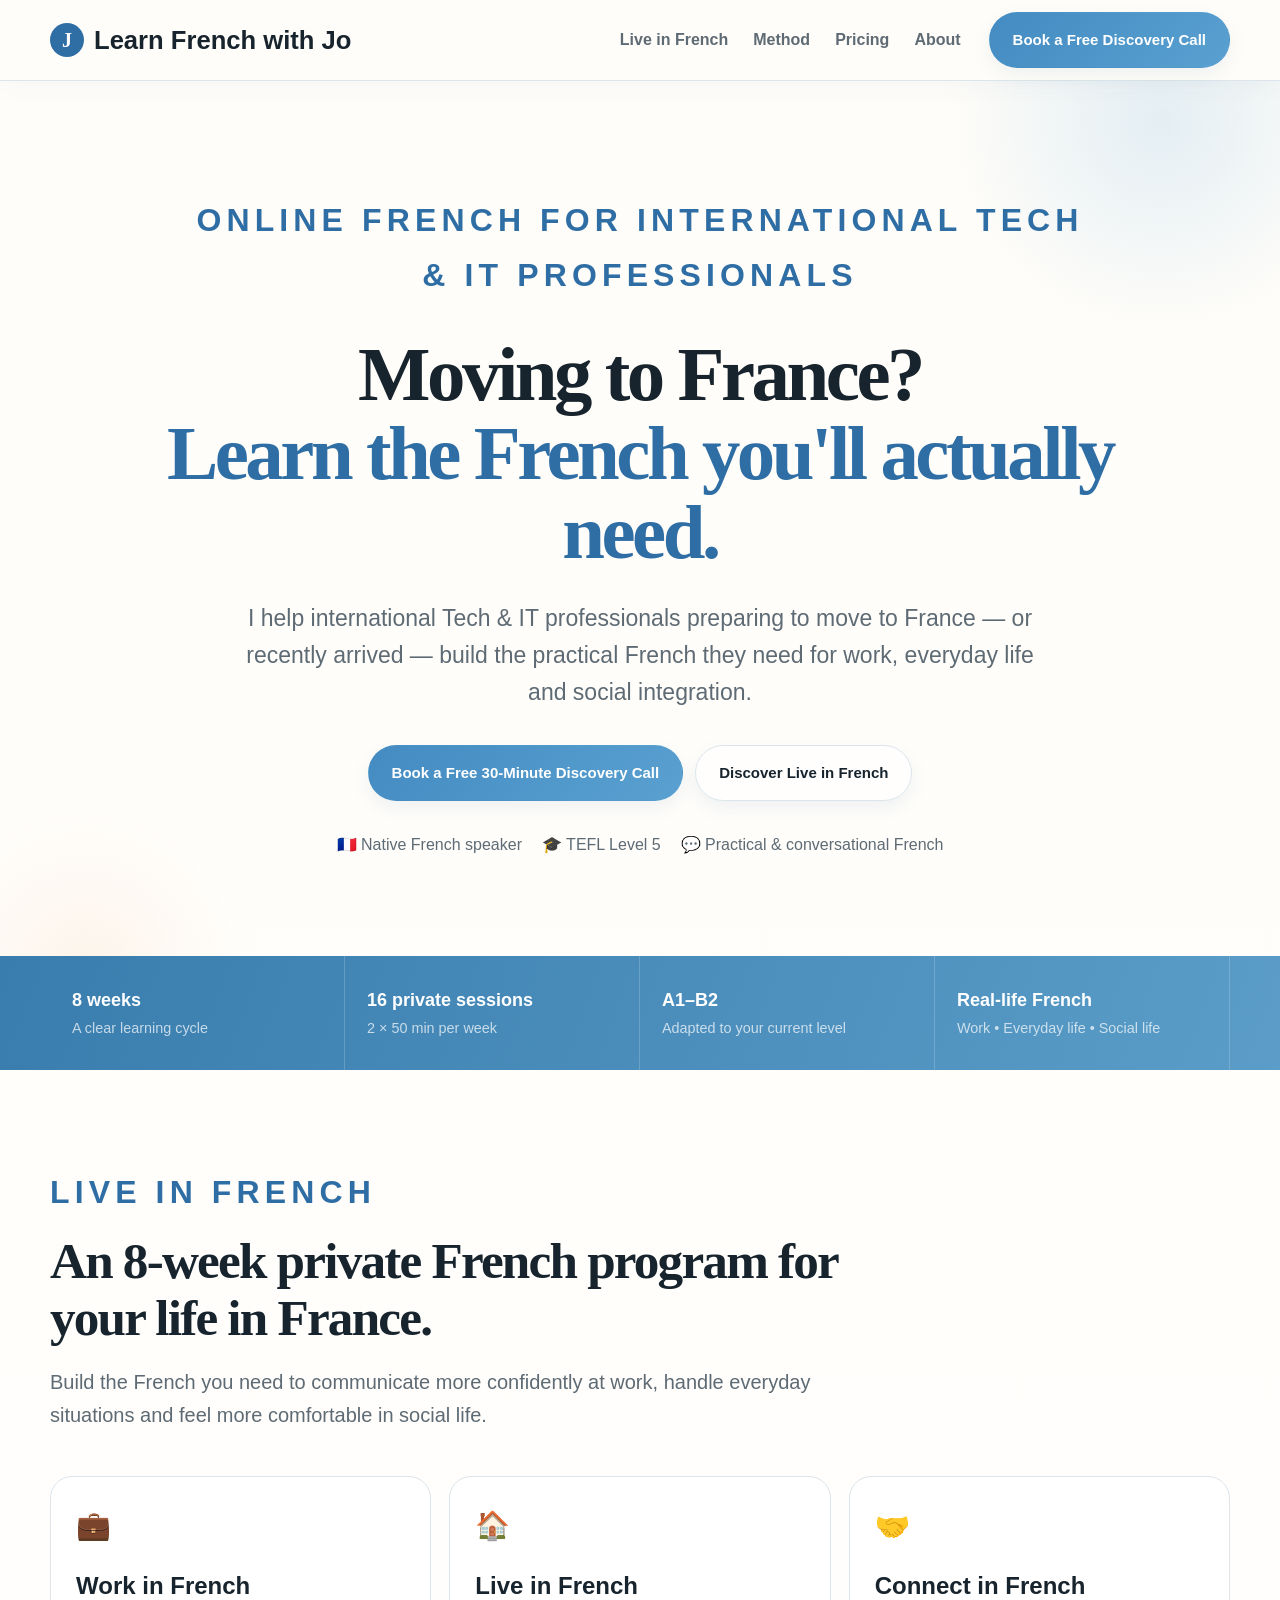
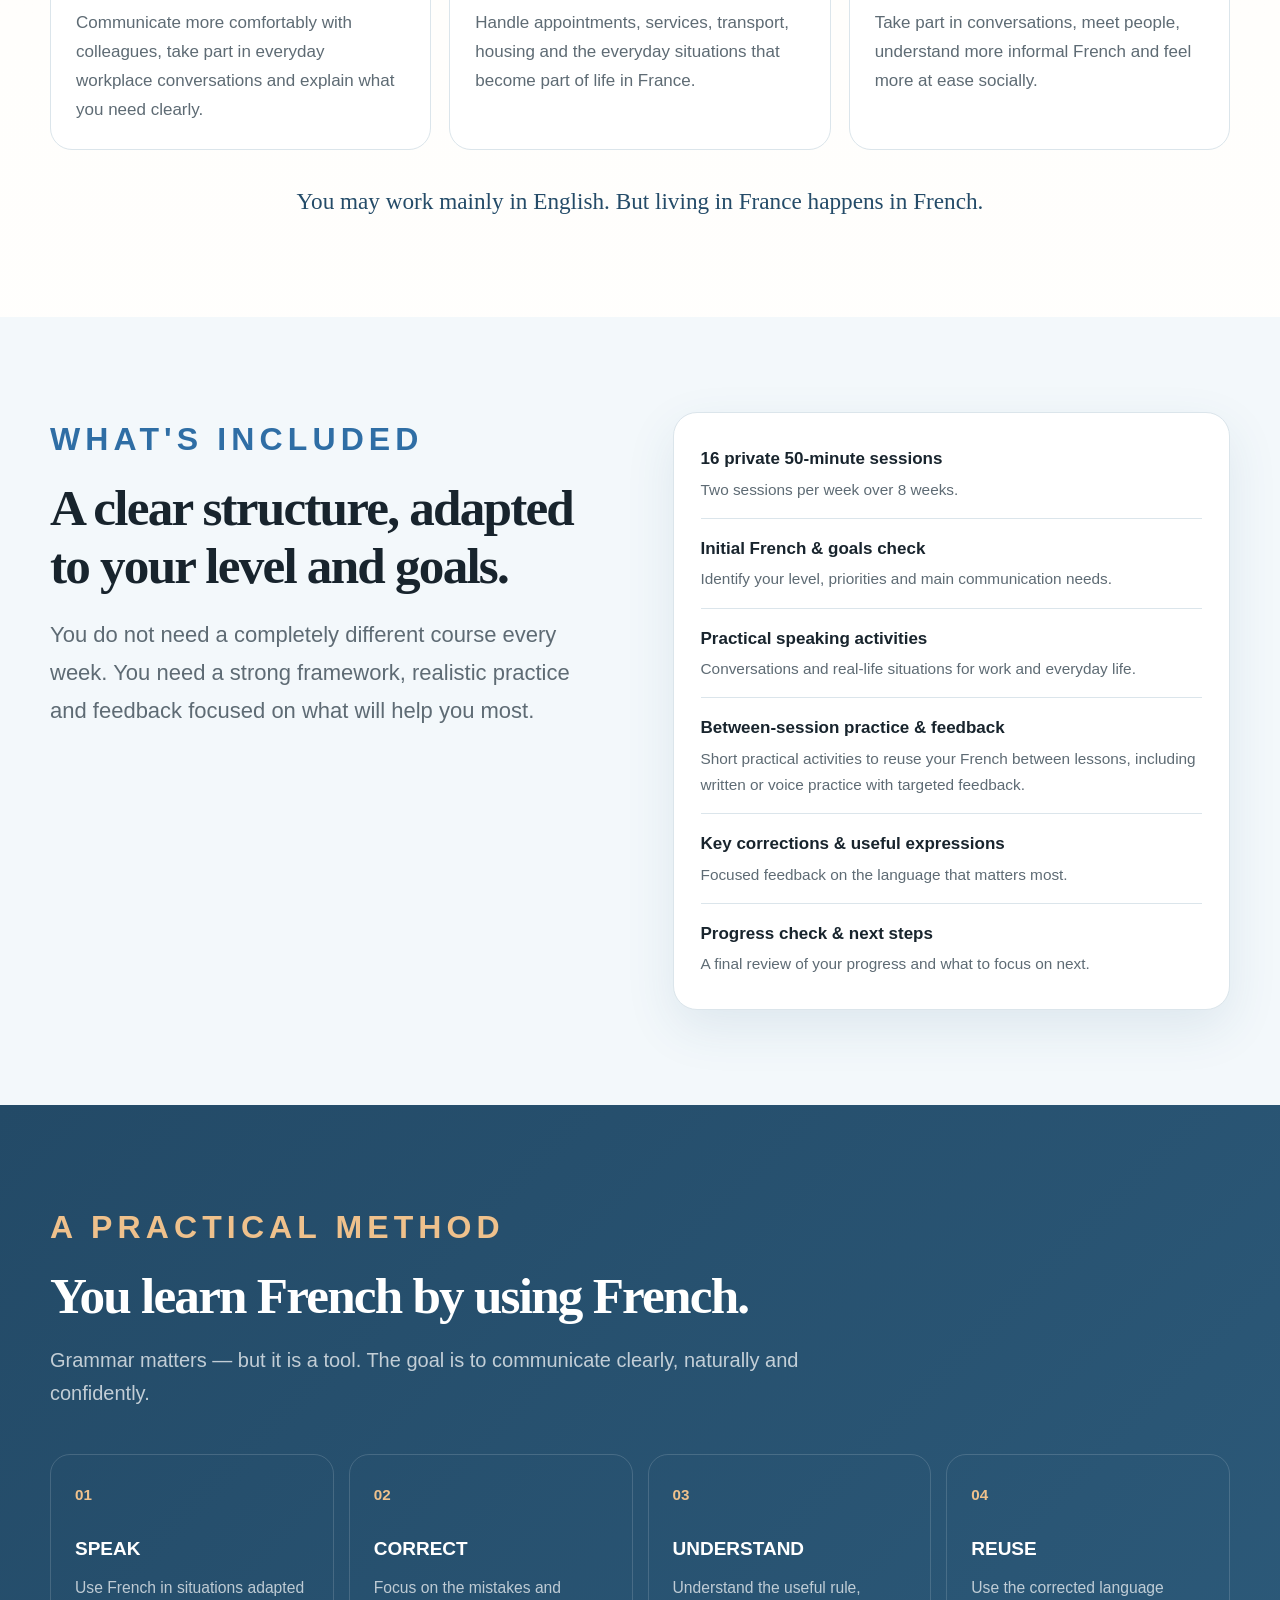
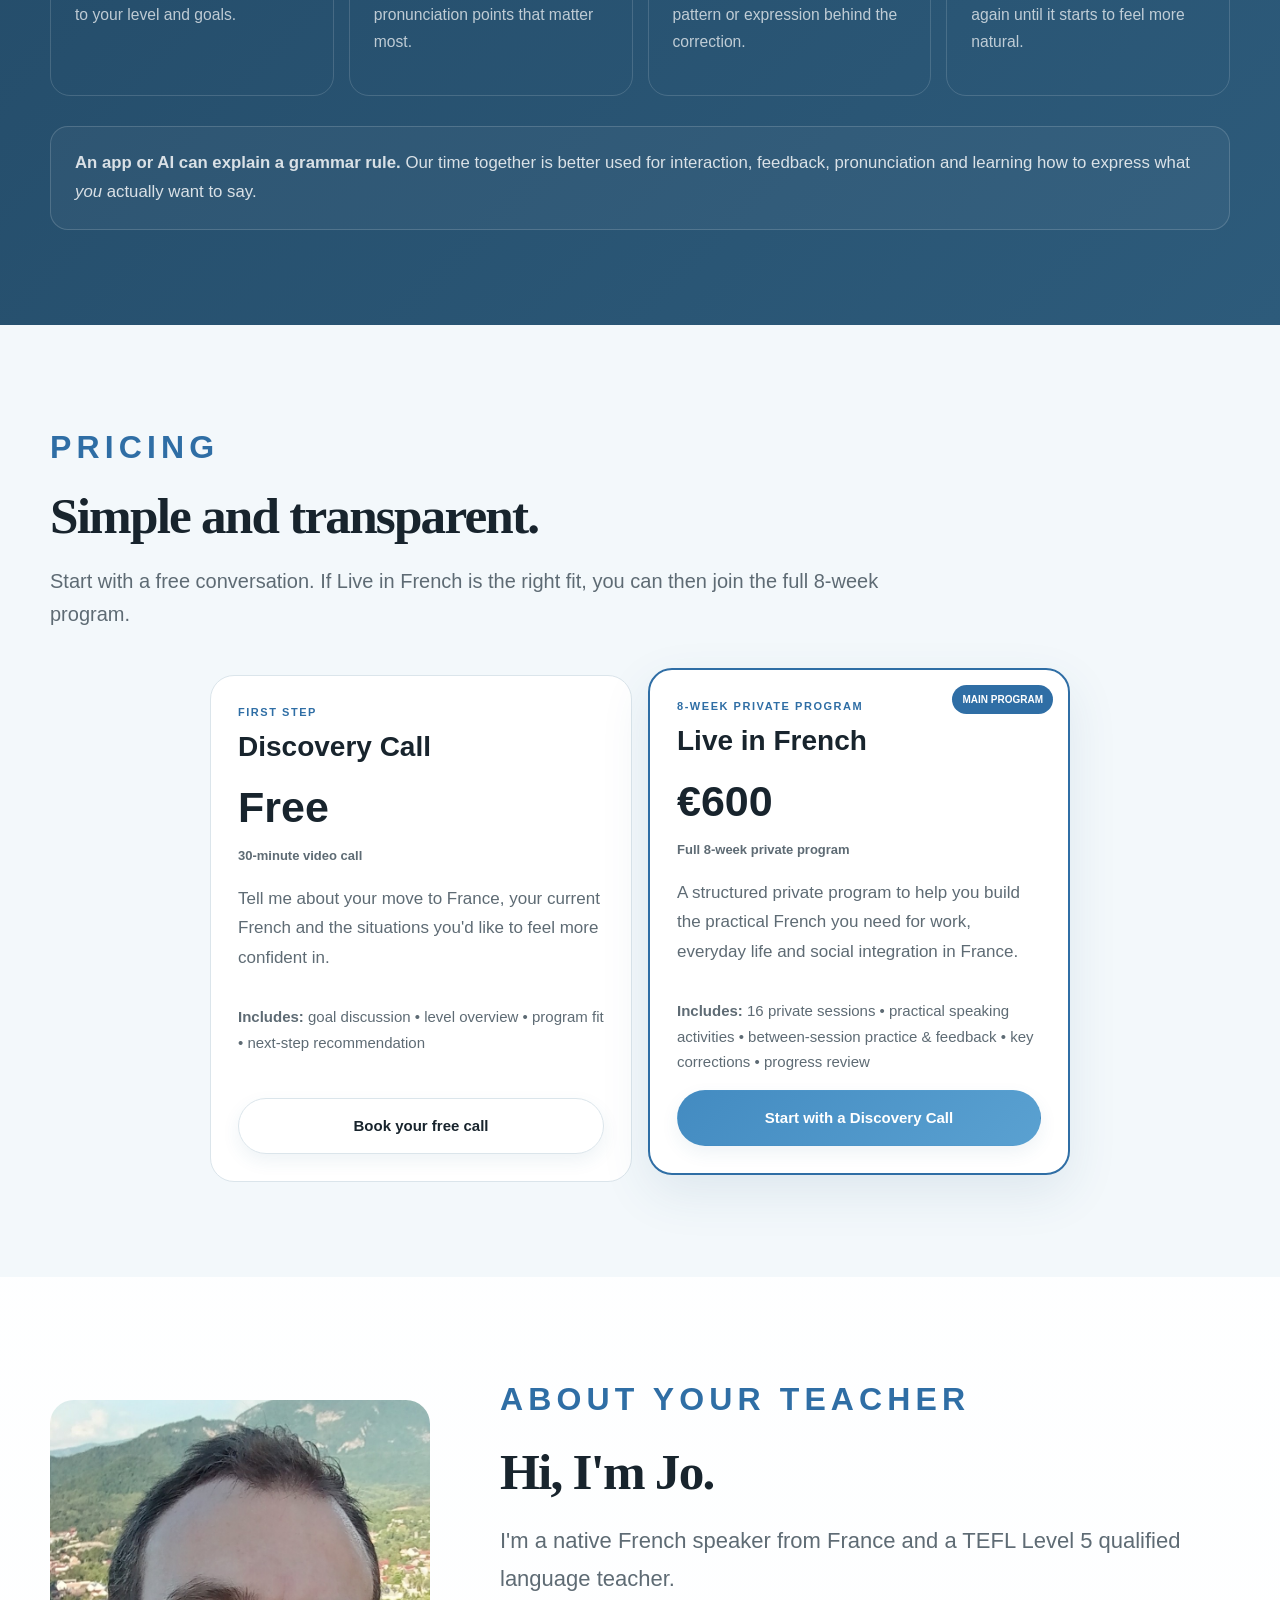
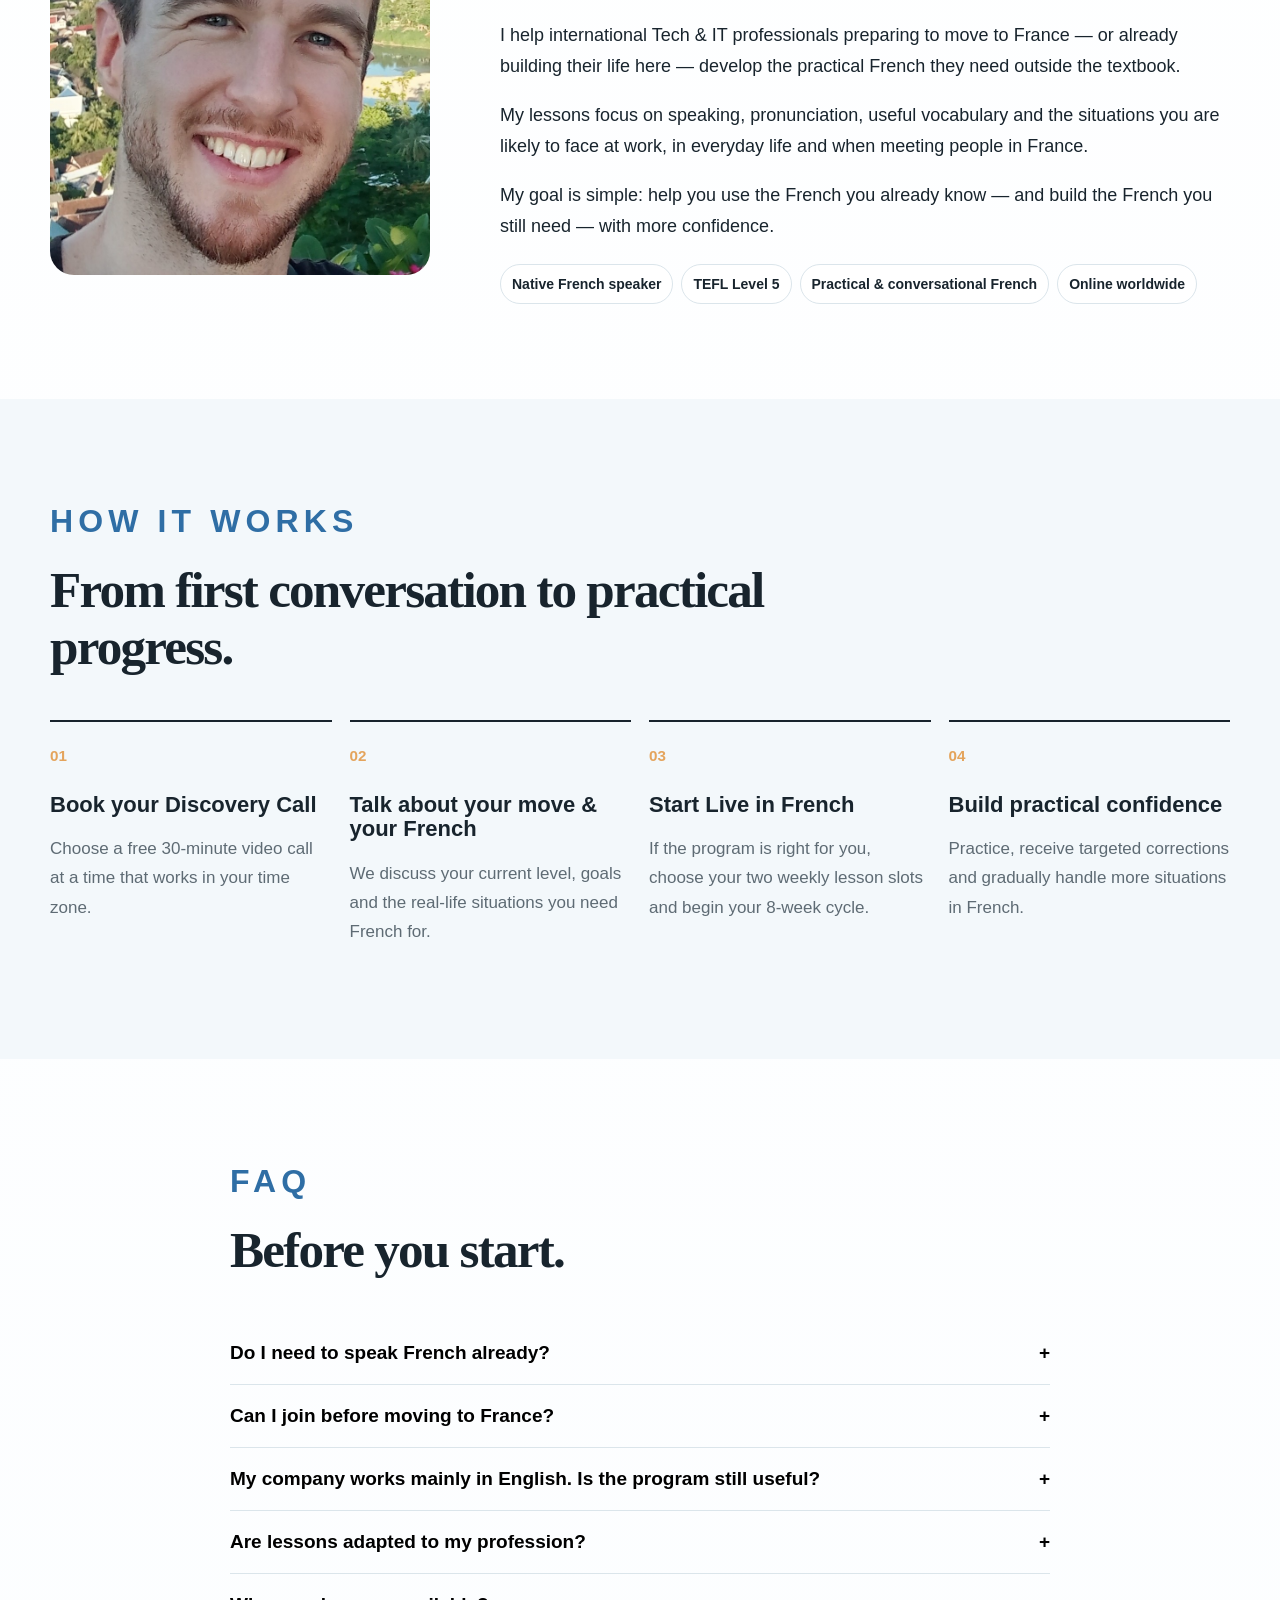
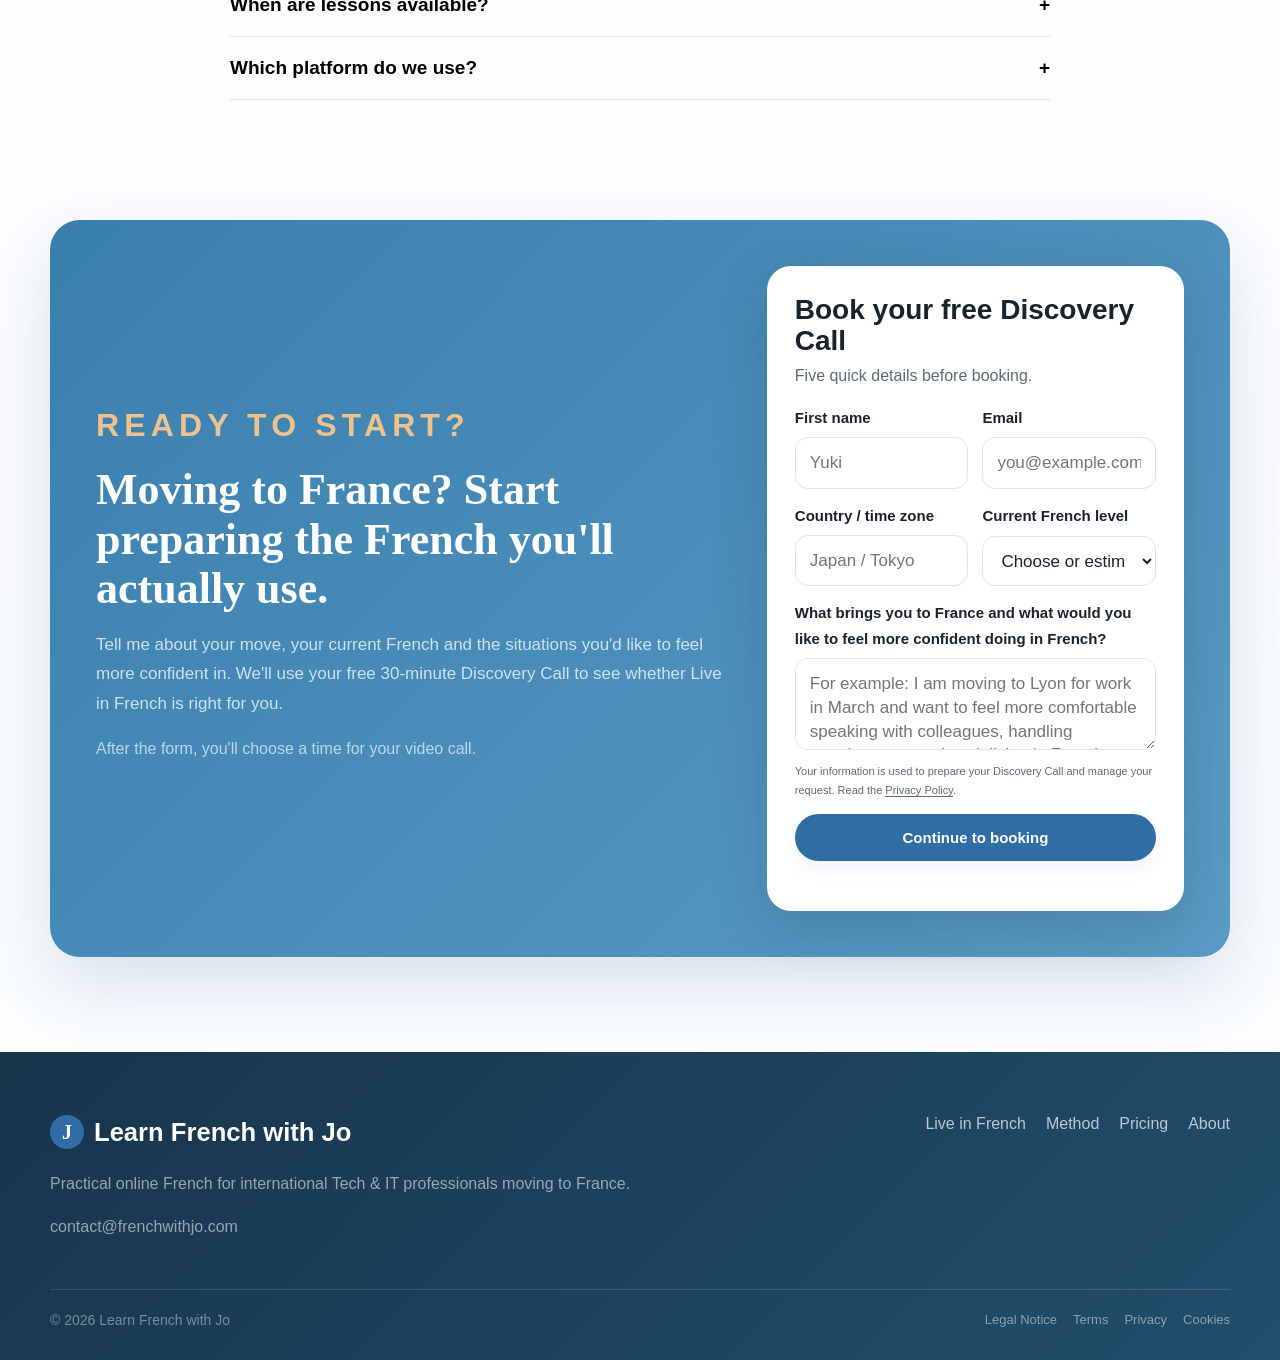
==== index.html @ 8f1e23df "Change head change head for SEO and Linkedin" ====
<!doctype html>
<html lang="en">
<head>
  <meta charset="utf-8">
  <meta name="viewport" content="width=device-width, initial-scale=1">

  <title>Learn French with Jo | French for Tech & IT Professionals</title>

  <meta
    name="description"
    content="Practical online French lessons for international Tech & IT professionals moving to France or recently arrived. Improve your speaking, confidence and everyday communication."
  >

  <meta name="robots" content="index, follow">

  <link rel="canonical" href="https://frenchwithjo.com/">

  <!-- Social sharing / LinkedIn -->
  <meta property="og:type" content="website">
  <meta property="og:url" content="https://frenchwithjo.com/">
  <meta property="og:title" content="Learn French with Jo | Practical French for Tech & IT Professionals">
  <meta property="og:description" content="Practical online French for international Tech & IT professionals. Build confidence for work, everyday life and life in France.">
  <meta property="og:image" content="https://frenchwithjo.com/images/linkedin-preview.png">

  <!-- X / Twitter -->
  <meta name="twitter:card" content="summary_large_image">
  <meta name="twitter:title" content="Learn French with Jo | Practical French for Tech & IT Professionals">
  <meta name="twitter:description" content="Practical online French for international Tech & IT professionals. Build confidence for work, everyday life and life in France.">
  <meta name="twitter:image" content="https://frenchwithjo.com/images/linkedin-preview.png">

  <link rel="stylesheet" href="style.css">
  <link rel="icon" href="data:image/svg+xml,<svg xmlns=%22http://www.w3.org/2000/svg%22 viewBox=%220 0 100 100%22><circle cx=%2250%22 cy=%2250%22 r=%2248%22 fill=%22%23438bc1%22/><text x=%2250%22 y=%2265%22 font-size=%2255%22 text-anchor=%22middle%22 fill=%22white%22 font-family=%22Georgia%22>J</text></svg>">
</head>
<body>
<header class="site-header">
  <div class="container nav">
    <a class="brand" href="#top"><span class="mark">J</span><span>Learn French with Jo</span></a>
    <nav class="links">
      <a href="#program">Live in French</a>
      <a href="#method">Method</a>
      <a href="#pricing">Pricing</a>
      <a href="#about">About</a>
    </nav>
    <a class="btn primary header-cta" href="#discovery"><span class="cta-full">Book a Free Discovery Call</span><span class="cta-short">Free Discovery Call</span></a>
  </div>
</header>

<main id="top">
  <section class="hero">
    <div class="container hero-simple">
      <div class="eyebrow">ONLINE FRENCH FOR INTERNATIONAL TECH &amp; IT PROFESSIONALS</div>
      <h1>Moving to France?<br><em>Learn the French you'll actually need.</em></h1>
      <p class="lead">I help international Tech &amp; IT professionals preparing to move to France — or recently arrived — build the practical French they need for work, everyday life and social integration.</p>
      <div class="actions">
        <a class="btn primary" href="#discovery">Book a Free 30-Minute Discovery Call</a>
        <a class="btn ghost" href="#program">Discover Live in French</a>
      </div>
      <div class="trust">
        <span>🇫🇷 Native French speaker</span>
        <span>🎓 TEFL Level 5</span>
        <span>💬 Practical & conversational French</span>
      </div>
    </div>
  </section>

  <div class="strip">
    <div class="container strip-grid">
      <div><strong>8 weeks</strong><span>A clear learning cycle</span></div>
      <div><strong>16 private sessions</strong><span>2 × 50 min per week</span></div>
      <div><strong>A1–B2</strong><span>Adapted to your current level</span></div>
      <div><strong>Real-life French</strong><span>Work • Everyday life • Social life</span></div>
    </div>
  </div>

  <section id="program">
    <div class="container">
      <div class="heading">
        <div class="eyebrow">LIVE IN FRENCH</div>
        <h2>An 8-week private French program for your life in France.</h2>
        <p>Build the French you need to communicate more confidently at work, handle everyday situations and feel more comfortable in social life.</p>
      </div>
      <div class="grid3">
        <article class="card service-card">
          <div class="icon">💼</div>
          <h3>Work in French</h3>
          <p>Communicate more comfortably with colleagues, take part in everyday workplace conversations and explain what you need clearly.</p>
        </article>
        <article class="card service-card">
          <div class="icon">🏠</div>
          <h3>Live in French</h3>
          <p>Handle appointments, services, transport, housing and the everyday situations that become part of life in France.</p>
        </article>
        <article class="card service-card">
          <div class="icon">🤝</div>
          <h3>Connect in French</h3>
          <p>Take part in conversations, meet people, understand more informal French and feel more at ease socially.</p>
        </article>
      </div>
      <p class="program-line">You may work mainly in English. But living in France happens in French.</p>
    </div>
  </section>

  <section class="soft" id="included">
    <div class="container split included-split">
      <div>
        <div class="eyebrow">WHAT'S INCLUDED</div>
        <h2>A clear structure, adapted to your level and goals.</h2>
        <p class="large">You do not need a completely different course every week. You need a strong framework, realistic practice and feedback focused on what will help you most.</p>
      </div>
      <div class="checks">
        <div><strong>16 private 50-minute sessions</strong><span>Two sessions per week over 8 weeks.</span></div>
        <div><strong>Initial French & goals check</strong><span>Identify your level, priorities and main communication needs.</span></div>
        <div><strong>Practical speaking activities</strong><span>Conversations and real-life situations for work and everyday life.</span></div>
        <div>
  <strong>Between-session practice & feedback</strong>
  <span>
    Short practical activities to reuse your French between lessons,
    including written or voice practice with targeted feedback.
  </span>
</div>
        <div><strong>Key corrections & useful expressions</strong><span>Focused feedback on the language that matters most.</span></div>
        <div><strong>Progress check & next steps</strong><span>A final review of your progress and what to focus on next.</span></div>
      </div>
    </div>
  </section>

  <section id="method" class="dark">
    <div class="container">
      <div class="heading">
        <div class="eyebrow">A PRACTICAL METHOD</div>
        <h2>You learn French by using French.</h2>
        <p>Grammar matters — but it is a tool. The goal is to communicate clearly, naturally and confidently.</p>
      </div>
      <div class="method">
        <article><b>01</b><h3>SPEAK</h3><p>Use French in situations adapted to your level and goals.</p></article>
        <article><b>02</b><h3>CORRECT</h3><p>Focus on the mistakes and pronunciation points that matter most.</p></article>
        <article><b>03</b><h3>UNDERSTAND</h3><p>Understand the useful rule, pattern or expression behind the correction.</p></article>
        <article><b>04</b><h3>REUSE</h3><p>Use the corrected language again until it starts to feel more natural.</p></article>
      </div>
      <div class="method-note">
        <p><strong>An app or AI can explain a grammar rule.</strong> Our time together is better used for interaction, feedback, pronunciation and learning how to express what <em>you</em> actually want to say.</p>
      </div>
    </div>
  </section>

  <section id="pricing" class="soft">
    <div class="container">
      <div class="heading">
        <div class="eyebrow">PRICING</div>
        <h2>Simple and transparent.</h2>
        <p>Start with a free conversation. If Live in French is the right fit, you can then join the full 8-week program.</p>
      </div>
      <div class="pricing pricing-two">
        <article class="price-card">
          <span class="tag">FIRST STEP</span>
          <h3>Discovery Call</h3>
          <div class="price">Free<small>30-minute video call</small></div>
          <p>Tell me about your move to France, your current French and the situations you'd like to feel more confident in.</p>
          <p class="fine"><strong>Includes:</strong> goal discussion • level overview • program fit • next-step recommendation</p>
          <a class="btn ghost full" href="#discovery">Book your free call</a>
        </article>

       <article class="price-card featured">
  <div class="popular">MAIN PROGRAM</div>
  <span class="tag">8-WEEK PRIVATE PROGRAM</span>

  <h3>Live in French</h3>

  <div class="price">
    €600
    <small>Full 8-week private program</small>
  </div>

  <p>
    A structured private program to help you build the practical French
    you need for work, everyday life and social integration in France.
  </p>

  <p class="fine">
    <strong>Includes:</strong> 16 private sessions • practical speaking activities •
    between-session practice & feedback • key corrections • progress review
  </p>

  <a class="btn primary full" href="#discovery">
    Start with a Discovery Call
  </a>
</article>
      </div>
    </div>
  </section>

  <section id="about">
  <div class="container about">

    <div class="teacher-photo">
      <img src="images/Jo-French_teacher.jpg" alt="Jo, French teacher and creator of Learn French with Jo">
    </div>

    <div class="about-content">
      <div class="eyebrow">ABOUT YOUR TEACHER</div>
      <h2>Hi, I'm Jo.</h2>

      <p class="large">
        I'm a native French speaker from France and a TEFL Level 5 qualified language teacher.
      </p>

      <p>
        I help international Tech &amp; IT professionals preparing to move to France — or already building their life here —
        develop the practical French they need outside the textbook.
      </p>

      <p>
        My lessons focus on speaking, pronunciation, useful vocabulary and the situations you are likely to face
        at work, in everyday life and when meeting people in France.
      </p>

      <p>
        My goal is simple: help you use the French you already know — and build the French you still need —
        with more confidence.
      </p>

      <div class="badges">
        <span>Native French speaker</span>
        <span>TEFL Level 5</span>
        <span>Practical & conversational French</span>
        <span>Online worldwide</span>
      </div>
    </div>

  </div>
</section>

  <section class="soft">
    <div class="container">
      <div class="heading">
        <div class="eyebrow">HOW IT WORKS</div>
        <h2>From first conversation to practical progress.</h2>
      </div>
      <div class="steps">
        <article class="step"><span>01</span><h3>Book your Discovery Call</h3><p>Choose a free 30-minute video call at a time that works in your time zone.</p></article>
        <article class="step"><span>02</span><h3>Talk about your move & your French</h3><p>We discuss your current level, goals and the real-life situations you need French for.</p></article>
        <article class="step"><span>03</span><h3>Start Live in French</h3><p>If the program is right for you, choose your two weekly lesson slots and begin your 8-week cycle.</p></article>
        <article class="step"><span>04</span><h3>Build practical confidence</h3><p>Practice, receive targeted corrections and gradually handle more situations in French.</p></article>
      </div>
    </div>
  </section>

  <section>
    <div class="container faq">
      <div class="heading"><div class="eyebrow">FAQ</div><h2>Before you start.</h2></div>
      <button class="q"><span>Do I need to speak French already?</span><b>+</b></button><div class="a"><p>Live in French is designed mainly for A1–B2 learners. If you are not sure of your level, we can discuss it during the Discovery Call.</p></div>
      <button class="q"><span>Can I join before moving to France?</span><b>+</b></button><div class="a"><p>Yes. You can prepare before your relocation or start once you arrive in France.</p></div>
      <button class="q"><span>My company works mainly in English. Is the program still useful?</span><b>+</b></button><div class="a"><p>Yes. Work is only one part of relocation. French becomes important in everyday situations, informal workplace conversations and social life.</p></div>
      <button class="q"><span>Are lessons adapted to my profession?</span><b>+</b></button><div class="a"><p>The program follows a clear framework, while activities and situations can be adapted to your goals and professional context.</p></div>
      <button class="q"><span>When are lessons available?</span><b>+</b></button><div class="a"><p>Lessons are offered across several time zones, with availability for learners in Europe, Asia and the Americas. Exact weekly slots are confirmed before you join the program.</p></div>
      <button class="q"><span>Which platform do we use?</span><b>+</b></button><div class="a"><p>Discovery Calls and lessons can take place on Google Meet. Booking details are provided through the booking system.</p></div>
    </div>
  </section>

  <section id="discovery" class="cta">
    <div class="container cta-box">
      <div>
        <div class="eyebrow">READY TO START?</div>
        <h2>Moving to France? Start preparing the French you'll actually use.</h2>
        <p>Tell me about your move, your current French and the situations you'd like to feel more confident in. We'll use your free 30-minute Discovery Call to see whether Live in French is right for you.</p>
        <p class="cta-small">After the form, you'll choose a time for your video call.</p>
      </div>
      <form class="discovery-form" id="discoveryForm">
        <h3>Book your free Discovery Call</h3>
        <p>Five quick details before booking.</p>
        <div class="form-grid">
          <div class="field"><label for="firstName">First name</label><input id="firstName" name="first_name" autocomplete="given-name" required placeholder="Yuki"></div>
          <div class="field"><label for="email">Email</label><input id="email" name="email" type="email" autocomplete="email" required placeholder="you@example.com"></div>
          <div class="field"><label for="country">Country / time zone</label><input id="country" name="country_timezone" autocomplete="country-name" required placeholder="Japan / Tokyo"></div>
          <div class="field"><label for="level">Current French level</label><select id="level" name="level" required><option value="">Choose or estimate</option><option>Complete beginner</option><option>A1</option><option>A2</option><option>B1</option><option>B2</option><option>Not sure</option></select></div>
          <div class="field full-field"><label for="goal">What brings you to France and what would you like to feel more confident doing in French?</label><textarea id="goal" name="goal" required maxlength="700" placeholder="For example: I am moving to Lyon for work in March and want to feel more comfortable speaking with colleagues, handling appointments and socializing in French."></textarea></div>
        </div>
        <input type="hidden" name="source" value="landing_page">
        <div class="hp-field" aria-hidden="true"><label for="website">Website</label><input id="website" name="website" tabindex="-1" autocomplete="off"></div>
        <p class="form-note">Your information is used to prepare your Discovery Call and manage your request. Read the <a href="privacy.html">Privacy Policy</a>.</p>
        <button class="btn primary" type="submit">Continue to booking</button>
        <p class="form-status" id="formStatus" aria-live="polite"></p>
      </form>
    </div>
  </section>
</main>

<footer class="site-footer">
  <div class="container">
    <div class="footer-top">
      <div>
        <div class="brand"><span class="mark">J</span><span>Learn French with Jo</span></div>
        <p>Practical online French for international Tech &amp; IT professionals moving to France.</p>
        <p><a href="mailto:contact@frenchwithjo.com">contact@frenchwithjo.com</a></p>
      </div>
      <div class="footer-links">
        <a href="#program">Live in French</a>
        <a href="#method">Method</a>
        <a href="#pricing">Pricing</a>
        <a href="#about">About</a>
      </div>
    </div>
    <div class="footer-bottom">
      <span>© <span id="year"></span> Learn French with Jo</span>
      <div class="legal-links">
        <a href="legal-notice.html">Legal Notice</a>
        <a href="terms.html">Terms</a>
        <a href="privacy.html">Privacy</a>
        <a href="cookies.html">Cookies</a>
      </div>
    </div>
  </div>
</footer>

<script src="script.js"></script>
</body>
</html>
---- style.css ----
/* =========================================================
   Learn French with Jo — Production stylesheet
   Consolidated from previous V5/V6/V7/V8 overrides.
   No duplicate selectors; current visual direction preserved.
   ========================================================= */

html{
  font-size:16px;
  scroll-behavior:smooth;
}

:root{
  --bg:#fffdf9;
  --card:#ffffff;
  --soft:#f3f8fb;
  --ink:#18242d;
  --muted:#5e6b74;

  --green:#2f6ea5;
  --green2:#245a89;
  --blue:#438bc1;
  --blue2:#2f76ad;
  --blue-soft:#e9f4fb;

  --gold:#e4a45c;
  --line:#dbe5eb;
  --dark:#244b68;

  --radius:22px;
  --shadow:0 18px 50px rgba(39,88,124,.10);
  --shadow-hover:0 24px 65px rgba(39,88,124,.17);
}

*,
*::before,
*::after{
  box-sizing:border-box;
}

body{
  margin:0;
  background:linear-gradient(180deg,#fffdf9 0%,#ffffff 42%,#fbfdff 100%);
  color:var(--ink);
  font:1.125rem/1.72 Arial,sans-serif;
}

a{
  color:inherit;
  text-decoration:none;
}

.container{
  width:min(1180px,calc(100% - 44px));
  margin:auto;
}

/* ---------- Header / navigation ---------- */

header{
  position:sticky;
  top:0;
  z-index:20;
  border-bottom:1px solid var(--line);
  backdrop-filter:blur(14px);
}

.site-header{
  background:rgba(255,253,249,.92);
  box-shadow:0 6px 24px rgba(32,72,100,.04);
}

.nav{
  min-height:80px;
  display:flex;
  align-items:center;
  justify-content:space-between;
  gap:28px;
}

.brand{
  display:flex;
  align-items:center;
  gap:10px;
  min-width:0;
  white-space:nowrap;
  font-size:1.6rem;
  font-weight:800;
}

.mark{
  width:34px;
  height:34px;
  border-radius:50%;
  display:grid;
  place-items:center;
  background:var(--green);
  color:#fff;
  font-family:Georgia,serif;
  font-size:1.25rem;
}

.links{
  margin-left:auto;
  display:flex;
  gap:25px;
}

.links a{
  position:relative;
  color:var(--muted);
  font-size:1rem;
  font-weight:700;
  transition:color .22s ease;
}

.links a::after{
  content:"";
  position:absolute;
  left:0;
  bottom:-7px;
  width:0;
  height:2px;
  border-radius:10px;
  background:var(--blue);
  transition:width .22s ease;
}

.links a:hover{
  color:var(--blue);
}

.links a:hover::after{
  width:100%;
}

/* ---------- Buttons ---------- */

.btn{
  display:inline-flex;
  justify-content:center;
  align-items:center;
  padding:14px 23px;
  border:1px solid transparent;
  border-radius:999px;
  box-shadow:0 7px 18px rgba(43,100,142,.08);
  font-size:.9375rem;
  font-weight:800;
  transition:
    transform .2s ease,
    box-shadow .2s ease,
    background .2s ease,
    border-color .2s ease,
    color .2s ease;
}

.btn:hover{
  transform:translateY(-3px);
  box-shadow:0 13px 28px rgba(43,100,142,.18);
}

.btn:active{
  transform:translateY(-1px);
}

.primary{
  background:linear-gradient(135deg,var(--blue),#5aa1d1);
  color:#fff;
}

.primary:hover{
  background:linear-gradient(135deg,var(--blue2),var(--blue));
}

.ghost{
  border-color:var(--line);
  background:rgba(255,255,255,.72);
}

.ghost:hover{
  border-color:var(--blue);
  background:#fff;
  color:var(--blue);
}

.full{
  width:100%;
}

.header-cta{
  flex:0 0 auto;
  white-space:nowrap;
}

.cta-short{
  display:none;
}

/* ---------- Shared typography / section structure ---------- */

section{
  padding:95px 0;
}

.section{
  padding:102px 0;
}

.soft{
  background:var(--soft);
}

.dark{
  background:linear-gradient(135deg,#234a67,#2d5b7b);
  color:#fff;
}

.eyebrow{
  margin-bottom:12px;
  color:var(--green);
  font-size:2rem;
  font-weight:900;
  letter-spacing:.16em;
}

.dark .eyebrow,
.cta-box .eyebrow{
  color:#efc18c;
}

h1,
h2,
h3{
  margin-top:0;
  line-height:1.12;
}

.heading{
  max-width:840px;
  margin-bottom:44px;
}

.heading h2,
.about h2,
.split h2{
  margin-bottom:14px;
  font-family:Georgia,serif;
  font-size:clamp(2.3rem,4vw,3.3rem);
  letter-spacing:-.035em;
}

.heading p{
  color:var(--muted);
  font-size:1.25rem;
  line-height:1.65;
}

.dark .heading p{
  color:rgba(255,255,255,.72);
}

.large{
  color:var(--muted);
  font-size:1.375rem;
}

/* ---------- Hero ---------- */

.hero{
  position:relative;
  overflow:hidden;
  padding:112px 0 98px;
}

.hero::before{
  content:"";
  position:absolute;
  top:-180px;
  right:-100px;
  width:440px;
  height:440px;
  border-radius:50%;
  background:radial-gradient(circle,rgba(86,162,211,.16),rgba(86,162,211,0) 70%);
  pointer-events:none;
}

.hero::after{
  content:"";
  position:absolute;
  bottom:-180px;
  left:-80px;
  width:330px;
  height:330px;
  border-radius:50%;
  background:radial-gradient(circle,rgba(228,164,92,.10),rgba(228,164,92,0) 70%);
  pointer-events:none;
}

.hero-simple{
  position:relative;
  z-index:1;
  max-width:960px;
  margin:0 auto;
  text-align:center;
}

.hero-simple>div{
  max-width:900px;
  margin:auto;
}

.hero-simple h1{
  margin-bottom:28px;
  font-family:Georgia,serif;
  font-size:clamp(3.2rem,6vw,4.8rem);
  line-height:1.03;
  letter-spacing:-.045em;
}

.hero-simple h1 em{
  color:var(--green);
  font-style:normal;
}

.hero-simple .lead{
  max-width:820px;
  margin:0 auto;
  color:var(--muted);
  font-size:1.4375rem;
  line-height:1.6;
}

.hero-simple .actions{
  justify-content:center;
  margin-top:34px;
}

.hero-simple .trust{
  justify-content:center;
  margin-top:30px;
  font-size:1rem;
}

.hero .eyebrow{
  margin-bottom:32px;
}

.actions{
  display:flex;
  gap:12px;
  flex-wrap:wrap;
  margin-top:28px;
}

.trust{
  display:flex;
  gap:20px;
  flex-wrap:wrap;
  margin-top:27px;
  color:var(--muted);
  font-size:.875rem;
}

.hero-card{
  overflow:hidden;
  border:1px solid var(--line);
  border-radius:30px;
  background:#fff;
  box-shadow:var(--shadow);
}

.photo{
  height:285px;
  display:grid;
  place-items:center;
  background:linear-gradient(135deg,#dbe4e0,#eee4da);
  color:#6b7471;
  font-size:.75rem;
  font-weight:900;
  letter-spacing:.12em;
}

.preview{
  padding:29px;
}

.preview h2{
  font-family:Georgia,serif;
  font-size:1.875rem;
}

.preview ul{
  margin:20px 0 0;
  padding:0;
  display:grid;
  gap:12px;
  list-style:none;
}

.preview li span{
  margin-right:9px;
  color:var(--gold);
  font-weight:900;
}

/* ---------- Feature strip ---------- */

.strip{
  background:linear-gradient(110deg,#397dae,#5b9dc8);
  color:#fff;
}

.strip-grid{
  display:grid;
  grid-template-columns:repeat(4,1fr);
}

.strip-grid div{
  padding:29px 22px;
  border-right:1px solid rgba(255,255,255,.18);
  transition:background .2s ease;
}

.strip-grid div:hover{
  background:rgba(255,255,255,.09);
}

.strip strong,
.strip span{
  display:block;
}

.strip strong{
  font-size:1.125rem;
}

.strip span{
  color:rgba(255,255,255,.7);
  font-size:.9rem;
}

/* ---------- Cards / services ---------- */

.grid6{
  display:grid;
  grid-template-columns:repeat(3,1fr);
  gap:17px;
}

.grid3{
  display:grid;
  grid-template-columns:repeat(3,1fr);
  gap:18px;
}

.card{
  padding:25px;
  border:1px solid var(--line);
  border-radius:var(--radius);
  background:#fff;
  transition:transform .22s ease,box-shadow .22s ease,border-color .22s ease;
}

.card:hover{
  transform:translateY(-7px);
  border-color:#bfd7e6;
  box-shadow:var(--shadow-hover);
}

.card .icon{
  margin-bottom:22px;
  font-size:1.75rem;
  transition:transform .22s ease;
}

.card:hover .icon{
  transform:translateY(-3px) scale(1.08);
}

.card h3{
  margin-bottom:8px;
  font-size:1.5rem;
}

.card p{
  margin:0;
  color:var(--muted);
  font-size:1.0625rem;
}

.service-card{
  min-height:250px;
}

.program-line{
  margin:32px 0 0;
  color:var(--dark);
  font-family:Georgia,serif;
  font-size:1.45rem;
  text-align:center;
}

/* ---------- Method ---------- */

.method{
  display:grid;
  grid-template-columns:repeat(4,1fr);
  gap:15px;
}

.method article{
  min-height:195px;
  padding:24px;
  border:1px solid rgba(255,255,255,.15);
  border-radius:20px;
  transition:transform .22s ease,background .22s ease,border-color .22s ease;
}

.method article:hover{
  transform:translateY(-5px);
  border-color:rgba(255,255,255,.28);
  background:rgba(255,255,255,.055);
}

.method b{
  color:#efc18c;
  font-size:.95rem;
}

.method h3{
  margin:28px 0 10px;
  font-size:1.1875rem;
}

.method p{
  color:rgba(255,255,255,.7);
  font-size:.98rem;
}

.method-note{
  margin-top:30px;
  padding:22px 24px;
  border:1px solid rgba(255,255,255,.16);
  border-radius:18px;
  background:rgba(255,255,255,.04);
}

.method-note p{
  margin:0;
  color:rgba(255,255,255,.82);
  font-size:1.05rem;
}

/* Legacy timeline hidden in current version */
.timeline{
  display:none!important;
}

.timeline-intro{
  max-width:900px;
  margin-top:40px;
  color:rgba(255,255,255,.82)!important;
  font-size:1.0625rem!important;
  line-height:1.7!important;
}

.lesson-flow{
  margin-top:28px;
  display:grid;
  grid-template-columns:1fr 1fr;
  gap:16px;
}

.lesson-stage{
  display:grid;
  grid-template-columns:110px 1fr;
  gap:20px;
  align-items:start;
  padding:23px 24px;
  border:1px solid rgba(255,255,255,.17);
  border-radius:18px;
  background:rgba(255,255,255,.04);
  transition:.22s ease;
}

.lesson-stage:hover{
  transform:translateY(-4px);
  border-color:rgba(255,255,255,.29);
  background:rgba(255,255,255,.07);
}

.lesson-stage-main{
  border-color:rgba(239,193,140,.4);
  background:rgba(239,193,140,.12);
}

.lesson-time{
  color:#efc18c;
  font-size:.9375rem;
  font-weight:900;
  white-space:nowrap;
}

.lesson-stage h3{
  margin:0 0 8px;
  font-size:1.3125rem;
}

.lesson-stage p{
  margin:0;
  color:rgba(255,255,255,.8);
  font-size:1rem;
  line-height:1.55;
}

/* ---------- Included / split sections ---------- */

.split{
  display:grid;
  grid-template-columns:1fr 1fr;
  gap:65px;
  align-items:center;
}

.included-split{
  align-items:start;
}

.checks{
  padding:16px 27px;
  border:1px solid var(--line);
  border-radius:24px;
  background:#fff;
  box-shadow:var(--shadow);
  transition:transform .22s ease,box-shadow .22s ease,border-color .22s ease;
}

.checks:hover,
.intensive-box:hover{
  border-color:#bfd7e6;
  box-shadow:var(--shadow-hover);
}

.checks div{
  padding:15px 0;
  display:grid;
  gap:3px;
  border-bottom:1px solid var(--line);
  font-size:1.0625rem;
  font-weight:700;
  transition:padding-left .2s ease,color .2s ease;
}

.checks div:last-child{
  border-bottom:0;
}

.checks div:hover{
  padding-left:7px;
  color:var(--blue);
}

.checks div strong{
  color:var(--ink);
}

.checks div span{
  color:var(--muted);
  font-size:.96rem;
  font-weight:400;
}

/* ---------- Pricing ---------- */

.pricing{
  display:grid;
  grid-template-columns:repeat(4,1fr);
  gap:16px;
}

.pricing-two{
  max-width:860px;
  margin:0 auto;
  grid-template-columns:repeat(2,minmax(0,1fr));
}

.price-card{
  position:relative;
  padding:27px;
  display:flex;
  flex-direction:column;
  border:1px solid var(--line);
  border-radius:24px;
  background:#fff;
  transition:transform .22s ease,box-shadow .22s ease,border-color .22s ease;
}

.pricing-two .price-card{
  min-height:100%;
}

.price-card:hover{
  transform:translateY(-7px);
  border-color:#b9d4e4;
  box-shadow:var(--shadow-hover);
}

.price-card.featured{
  transform:translateY(-7px);
  border:2px solid var(--green);
  box-shadow:var(--shadow);
}

.price-card.featured:hover{
  transform:translateY(-12px);
}

.tag{
  color:var(--green);
  font-size:.6875rem;
  font-weight:900;
  letter-spacing:.14em;
}

.price-card h3{
  margin:9px 0;
  font-size:1.75rem;
}

.price{
  font-size:2.6875rem;
  font-weight:900;
}

.price small{
  display:block;
  color:var(--muted);
  font-size:.8125rem;
}

.price-card p{
  flex:1;
  color:var(--muted);
  font-size:1.0625rem;
}

.popular{
  position:absolute;
  top:15px;
  right:15px;
  padding:6px 10px;
  border-radius:999px;
  background:var(--green);
  color:#fff;
  font-size:.625rem;
  font-weight:900;
}

.fine{
  font-size:.9375rem!important;
}

/* ---------- About ---------- */

.about{
  display:grid;
  grid-template-columns:380px 1fr;
  gap:70px;
  align-items:center;
}

.teacher-photo{
  width:100%;
  aspect-ratio:4 / 5;
  overflow:hidden;
  border-radius:24px;
}

.teacher-photo img{
  width:100%;
  height:100%;
  display:block;
  object-fit:cover;
  object-position:center;
}

.about-content{
  min-width:0;
}

.about-content .eyebrow{
  margin-bottom:16px;
}

.about-content h2{
  margin-bottom:22px;
}

.about p{
  font-size:1.125rem;
}

.about .large{
  font-size:1.375rem;
}

.badges{
  margin-top:22px;
  display:flex;
  gap:8px;
  flex-wrap:wrap;
}

.badges span{
  padding:7px 11px;
  border:1px solid var(--line);
  border-radius:999px;
  background:#fff;
  font-size:.875rem;
  font-weight:700;
  transition:transform .2s ease,border-color .2s ease,background .2s ease;
}

.badges span:hover{
  transform:translateY(-2px);
  border-color:#bdd7e6;
  background:var(--blue-soft);
}

/* Kept only as fallback if placeholder HTML is temporarily restored */
.teacher-photo-placeholder{
  background:
    radial-gradient(circle at 50% 38%,rgba(67,139,193,.16),transparent 26%),
    linear-gradient(135deg,#eaf4fb,#f5eee5);
  color:var(--muted);
}

.teacher-photo-placeholder span{
  padding:10px 14px;
  border:1px solid var(--line);
  border-radius:999px;
  background:rgba(255,255,255,.78);
  font-size:.78rem;
  font-weight:800;
  letter-spacing:.08em;
  text-transform:uppercase;
}

/* ---------- Steps ---------- */

.steps{
  display:grid;
  grid-template-columns:repeat(4,1fr);
  gap:18px;
}

.step{
  padding-top:18px;
  border-top:2px solid var(--ink);
  transition:transform .2s ease,border-color .2s ease;
}

.step:hover{
  transform:translateY(-5px);
  border-color:var(--blue);
}

.step>span{
  color:var(--gold);
  font-size:.95rem;
  font-weight:900;
}

.step h3{
  margin:22px 0 8px;
  font-size:1.375rem;
}

.step p{
  color:var(--muted);
  font-size:1.0625rem;
}

/* ---------- FAQ ---------- */

.faq{
  max-width:820px;
  margin:auto;
}

.q{
  width:100%;
  padding:20px 0;
  display:flex;
  justify-content:space-between;
  border:0;
  border-bottom:1px solid var(--line);
  background:transparent;
  font-size:1.1875rem;
  font-weight:800;
  text-align:left;
  cursor:pointer;
  transition:color .2s ease,padding-left .2s ease;
}

.q:hover{
  padding-left:7px;
  color:var(--blue);
}

.a{
  display:none;
  padding:0 0 18px;
  border-bottom:1px solid var(--line);
  color:var(--muted);
  font-size:1.0625rem;
}

.a.open{
  display:block;
}

/* ---------- CTA / discovery form ---------- */

.cta{
  padding-top:25px;
}

.cta-box{
  padding:46px;
  display:grid;
  grid-template-columns:1.2fr .8fr;
  gap:45px;
  align-items:center;
  border-radius:30px;
  background:linear-gradient(135deg,#397fae,#5a9bc5);
  color:#fff;
  box-shadow:0 28px 70px rgba(43,100,142,.18);
}

.cta-box h2{
  margin-bottom:10px;
  font-family:Georgia,serif;
  font-size:2.75rem;
}

.cta-box p{
  color:rgba(255,255,255,.75);
  font-size:1.0625rem;
}

.cta-box .primary{
  background:#fff;
  color:var(--green);
}

.cta-right{
  text-align:center;
}

.cta-right small{
  display:block;
  margin-top:9px;
  color:rgba(255,255,255,.55);
}

.cta-small{
  color:rgba(255,255,255,.66)!important;
  font-size:1rem!important;
}

.discovery-form{
  padding:28px;
  border-radius:24px;
  background:#fff;
  color:var(--ink);
  box-shadow:0 18px 55px rgba(15,32,28,.16);
  transition:transform .25s ease,box-shadow .25s ease;
}

.discovery-form:hover{
  transform:translateY(-4px);
  box-shadow:0 24px 65px rgba(20,50,77,.22);
}

.discovery-form h3{
  margin-bottom:5px;
  font-size:1.75rem;
}

.discovery-form>p{
  margin-top:0;
  color:var(--muted);
  font-size:1rem;
}

.form-grid{
  display:grid;
  grid-template-columns:1fr 1fr;
  gap:14px;
}

.field{
  display:grid;
  gap:6px;
}

.field.full-field{
  grid-column:1/-1;
}

.field label{
  font-size:.9375rem;
  font-weight:800;
}

.field input,
.field select,
.field textarea{
  width:100%;
  padding:13px 14px;
  border:1px solid var(--line);
  border-radius:13px;
  outline:none;
  background:#fff;
  color:var(--ink);
  font:1.0625rem/1.4 Arial,sans-serif;
}

.field textarea{
  min-height:92px;
  resize:vertical;
}

.field input:focus,
.field select:focus,
.field textarea:focus{
  border-color:var(--green);
  box-shadow:0 0 0 3px rgba(47,110,165,.12);
}

.form-note{
  margin:12px 0 0!important;
  color:var(--muted)!important;
  font-size:.6875rem!important;
}

.form-note a{
  text-decoration:underline;
  text-underline-offset:2px;
}

.form-status{
  min-height:22px;
  margin:10px 0 0;
  font-size:.8125rem;
  font-weight:700;
}

.discovery-form .btn{
  width:100%;
  margin-top:14px;
}

.discovery-form .primary{
  background:var(--green);
  color:#fff;
}

.discovery-form .primary:hover{
  background:var(--green2);
}

/* Honeypot anti-spam */
.hp-field{
  position:absolute!important;
  width:1px!important;
  height:1px!important;
  margin:-1px!important;
  padding:0!important;
  overflow:hidden!important;
  clip:rect(0,0,0,0)!important;
  border:0!important;
  white-space:nowrap!important;
}

/* ---------- Footer ---------- */

footer{
  padding:50px 0 23px;
  background:#0f201c;
  color:#fff;
}

.site-footer{
  padding:58px 0 28px;
  background:linear-gradient(135deg,#17354b,#214e6b);
}

.footer-top{
  display:flex;
  justify-content:space-between;
  gap:40px;
}

.footer-top p{
  color:rgba(255,255,255,.55);
  font-size:1rem;
}

.footer-links{
  display:flex;
  gap:20px;
  flex-wrap:wrap;
}

.footer-links a{
  color:rgba(255,255,255,.7);
  font-size:1rem;
  transition:color .2s ease,transform .2s ease;
}

.footer-links a:hover{
  transform:translateY(-2px);
  color:#fff;
}

.footer-bottom{
  margin-top:32px;
  padding-top:18px;
  display:flex;
  justify-content:space-between;
  align-items:center;
  gap:24px;
  border-top:1px solid rgba(255,255,255,.12);
  color:rgba(255,255,255,.42);
  font-size:.875rem;
}

.legal-links{
  display:flex;
  align-items:center;
  justify-content:flex-end;
  gap:16px;
  flex-wrap:wrap;
}

.legal-links a{
  color:rgba(255,255,255,.48);
  font-size:.8125rem;
  transition:color .2s ease;
}

.legal-links a:hover{
  color:#fff;
}

/* ---------- Responsive ---------- */

@media(max-width:960px){
  .links{
    display:none;
  }

  .nav{
    gap:18px;
  }

  .brand{
    font-size:1.35rem;
  }

  .header-cta{
    margin-left:auto;
  }

  .hero-grid,
  .split,
  .cta-box{
    grid-template-columns:1fr;
  }

  .grid6{
    grid-template-columns:repeat(2,1fr);
  }

  .pricing{
    grid-template-columns:repeat(2,1fr);
  }

  .pricing-two{
    max-width:620px;
    grid-template-columns:1fr;
  }

  .method{
    grid-template-columns:repeat(2,1fr);
  }

  .strip-grid,
  .steps{
    grid-template-columns:repeat(2,1fr);
  }

  .grid3{
    grid-template-columns:1fr;
  }

  .service-card{
    min-height:auto;
  }

  .program-line{
    text-align:left;
  }
}

@media(max-width:760px){
  .nav{
    min-height:72px;
    gap:14px;
  }

  .brand{
    font-size:1.15rem;
  }

  .mark{
    width:31px;
    height:31px;
    font-size:1.1rem;
  }

  .header-cta{
    padding:11px 16px;
    font-size:.82rem;
  }

  .cta-full{
    display:none;
  }

  .cta-short{
    display:inline;
  }
}

@media(max-width:800px){
  .about{
    grid-template-columns:1fr;
    gap:35px;
  }

  .teacher-photo{
    max-width:420px;
    margin:0 auto;
  }
}

@media(max-width:720px){
  body{
    font-size:1.0625rem;
  }

  .hero{
    padding:84px 0 72px;
  }

  .hero-simple h1{
    font-size:3.125rem;
  }

  .hero-simple .lead{
    font-size:1.25rem;
  }

  .lesson-flow{
    grid-template-columns:1fr;
  }

  .lesson-stage{
    grid-template-columns:90px 1fr;
    padding:19px;
  }
}

@media(max-width:620px){
  .container{
    width:min(100% - 28px,1180px);
  }

  .nav{
    gap:10px;
  }

  .brand{
    font-size:1.05rem;
  }

  .mark{
    width:30px;
    height:30px;
  }

  .header-cta{
    display:inline-flex;
    padding:10px 13px;
    font-size:.76rem;
  }

  .actions .btn{
    width:100%;
  }

  .form-grid{
    grid-template-columns:1fr;
  }

  .field.full-field{
    grid-column:auto;
  }

  .grid6,
  .pricing,
  .method,
  .steps,
  .strip-grid,
  .grid3,
  .pricing-two{
    grid-template-columns:1fr;
  }

  section{
    padding:70px 0;
  }

  .section{
    padding:76px 0;
  }

  .price-card.featured{
    transform:none;
  }

  .cta-box{
    padding:31px 23px;
  }

  .program-line{
    font-size:1.25rem;
  }

  .footer-top,
  .footer-bottom{
    display:grid;
    gap:20px;
  }

  .footer-links{
    gap:14px 18px;
  }

  .legal-links{
    justify-content:flex-start;
    gap:10px 14px;
  }
}

@media(max-width:430px){
  .container{
    width:min(100% - 20px,1180px);
  }

  .nav{
    min-height:68px;
    gap:8px;
  }

  .brand{
    gap:7px;
    font-size:.98rem;
  }

  .mark{
    width:28px;
    height:28px;
    font-size:1rem;
  }

  .header-cta{
    padding:9px 11px;
    font-size:.7rem;
  }
}
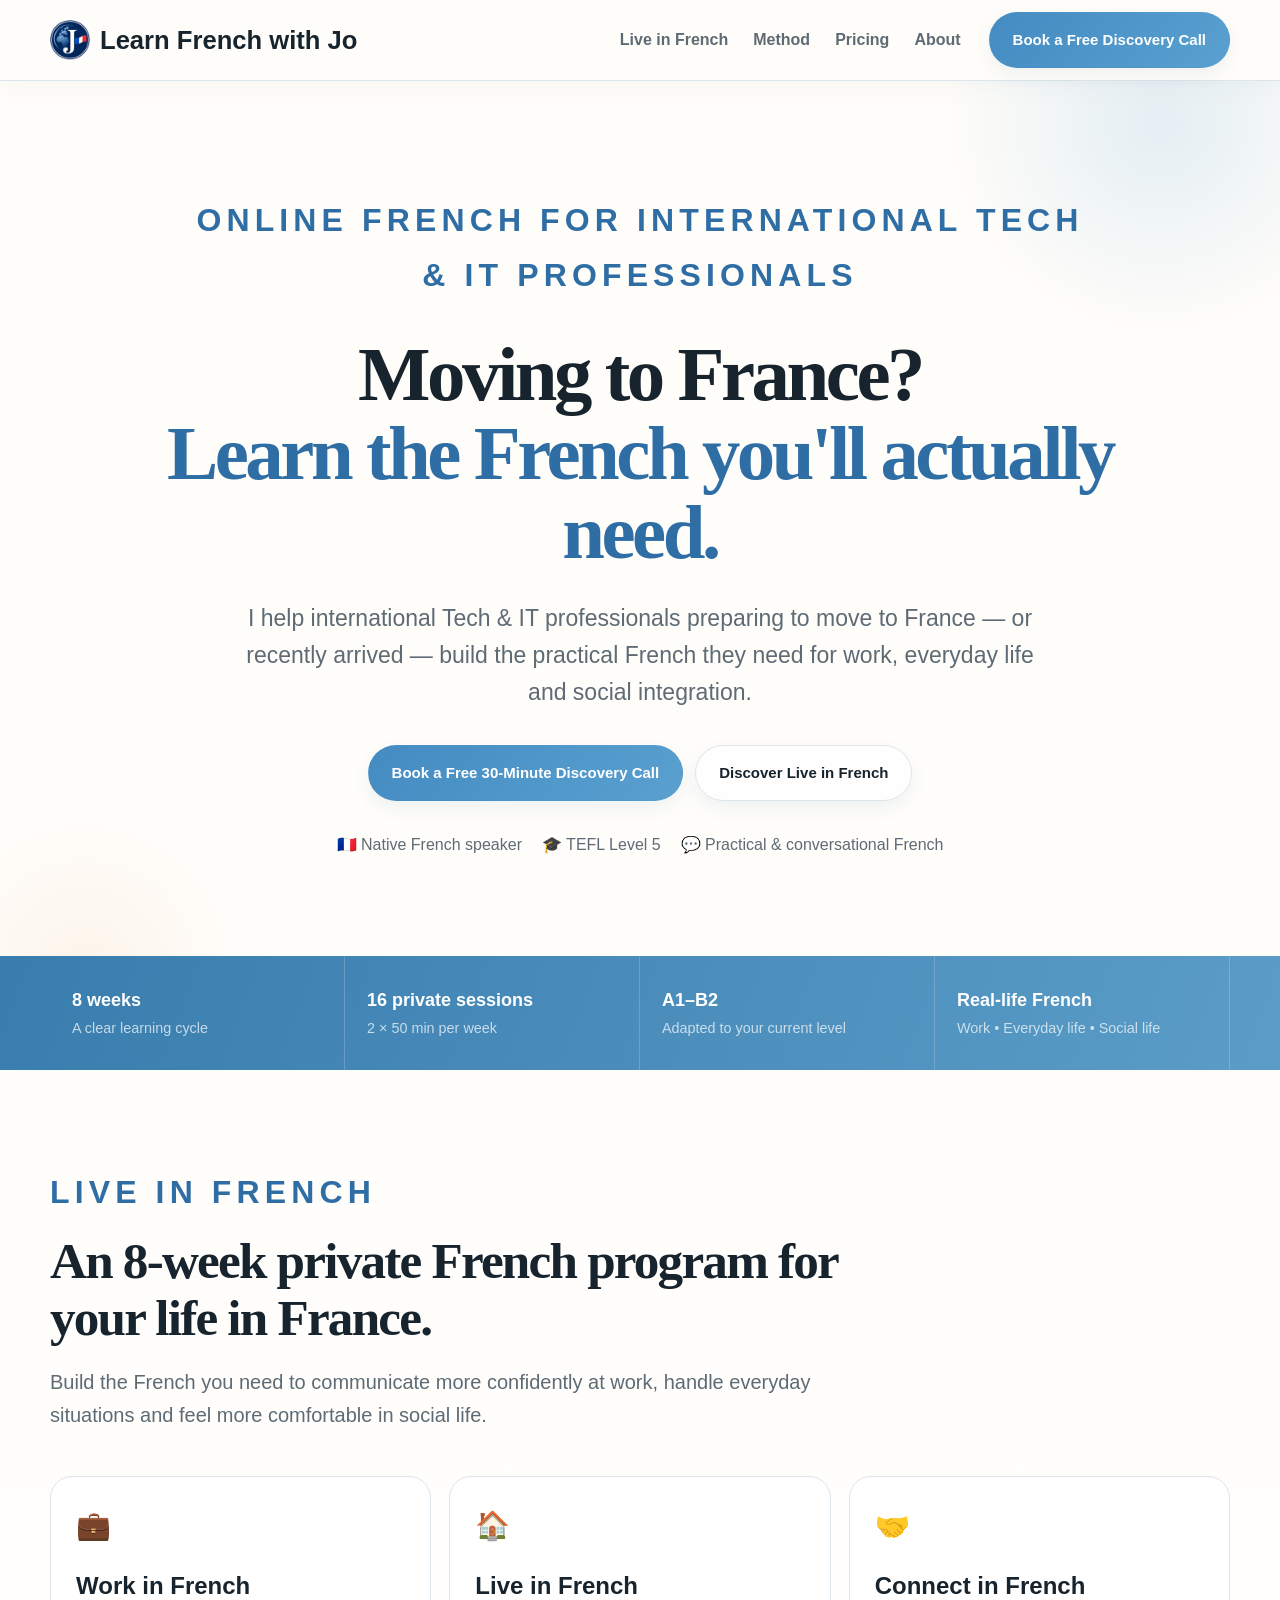
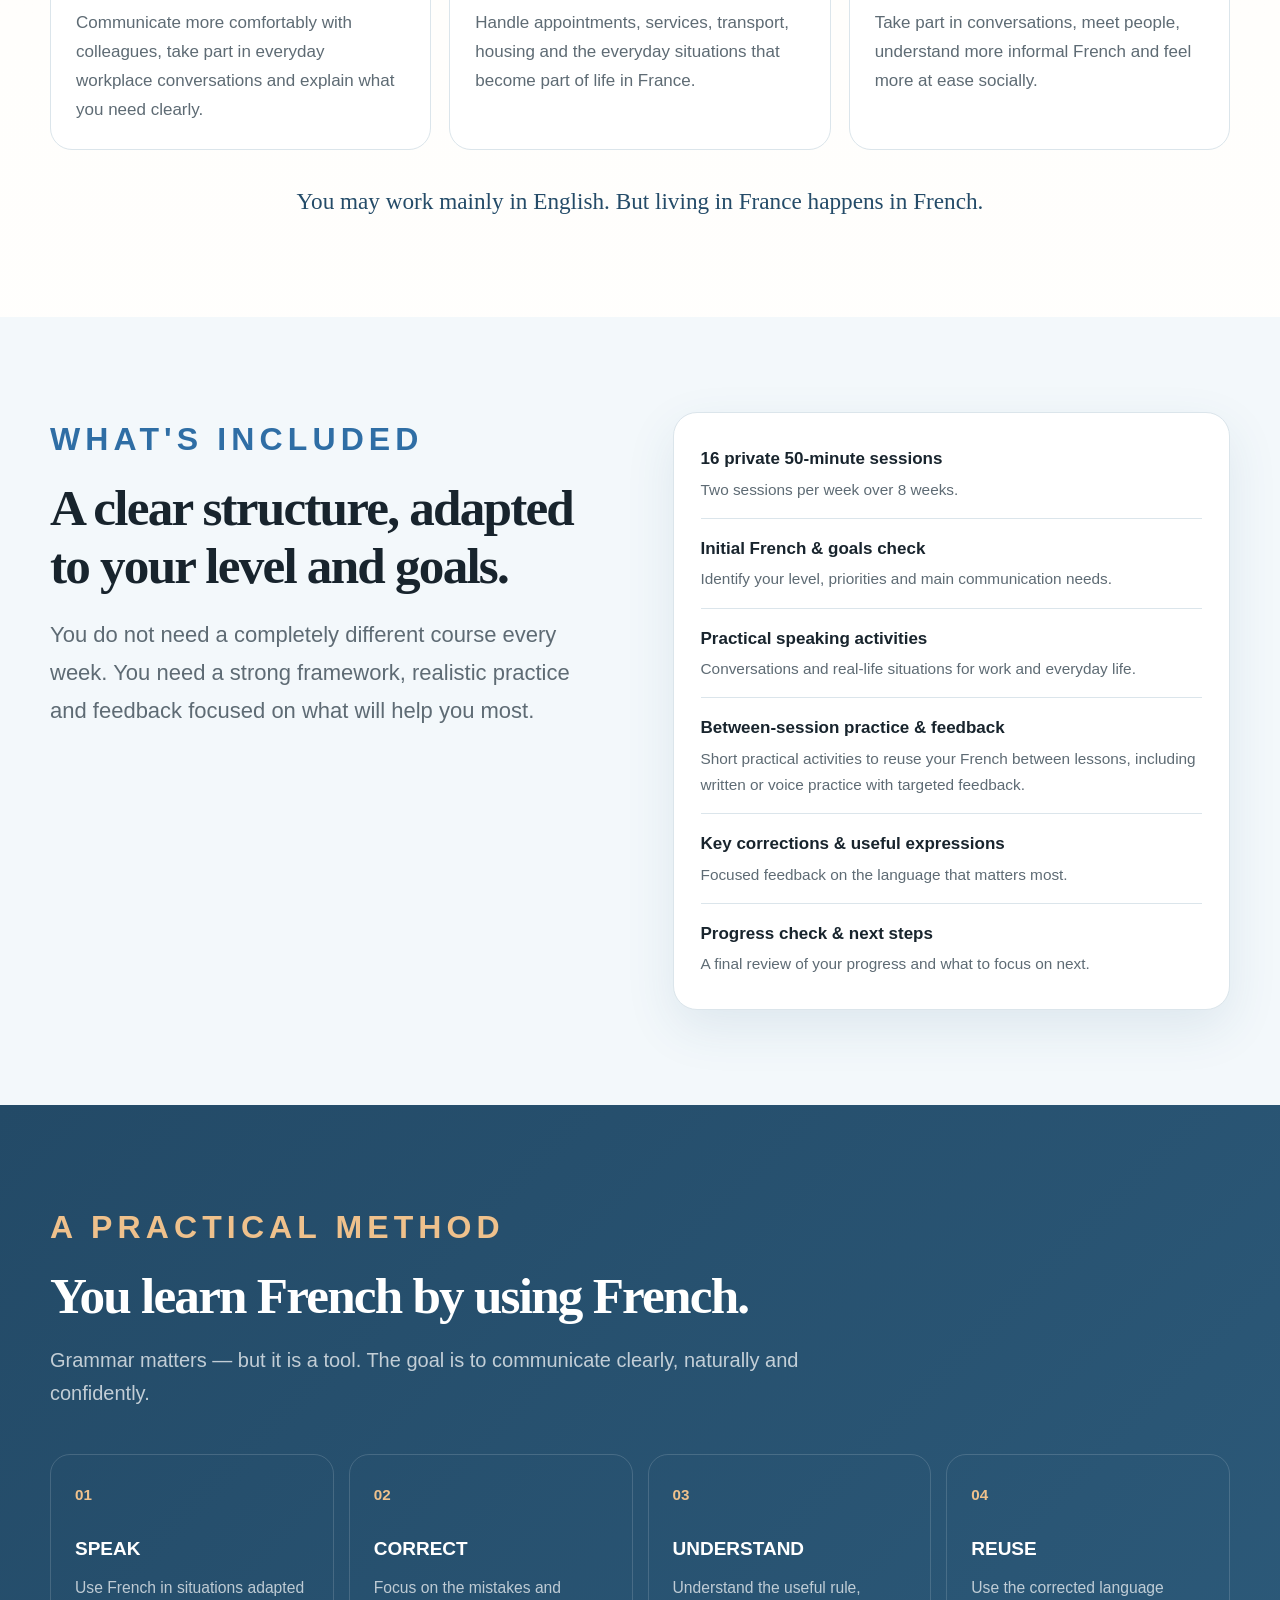
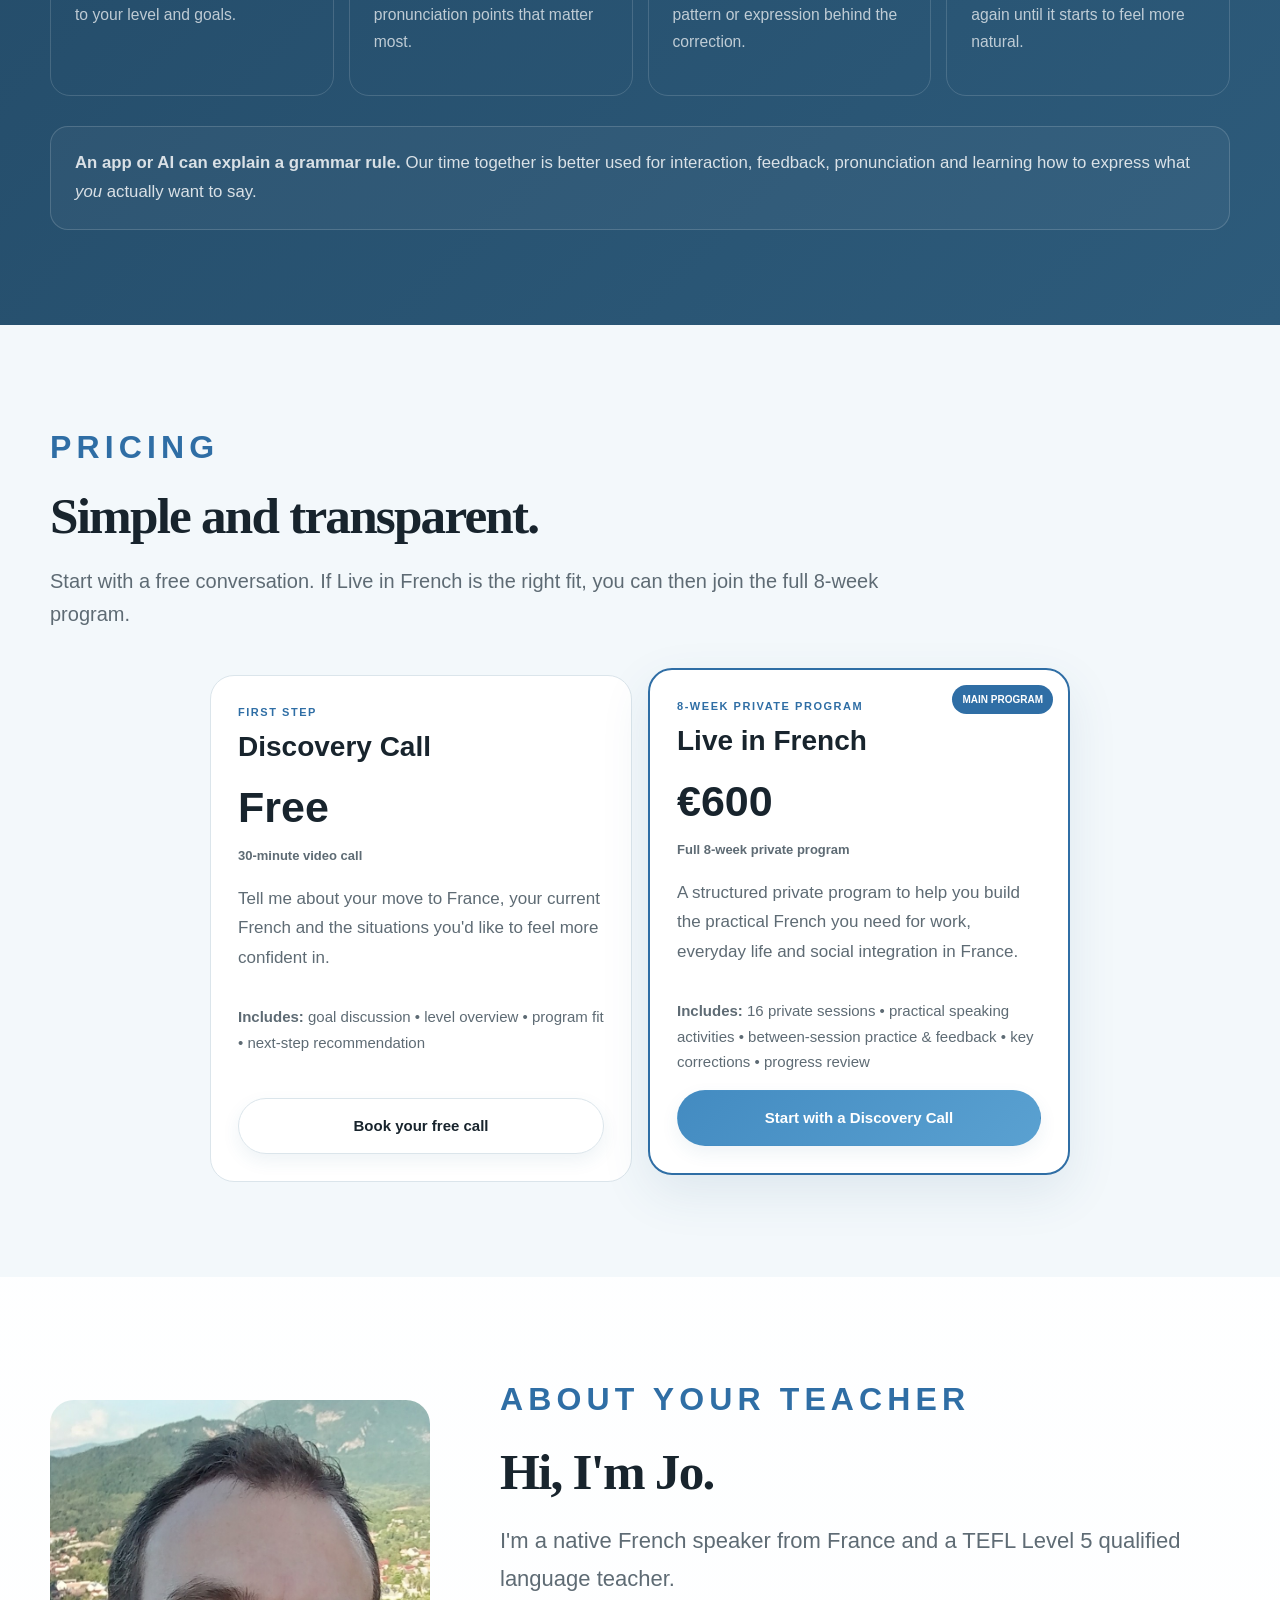
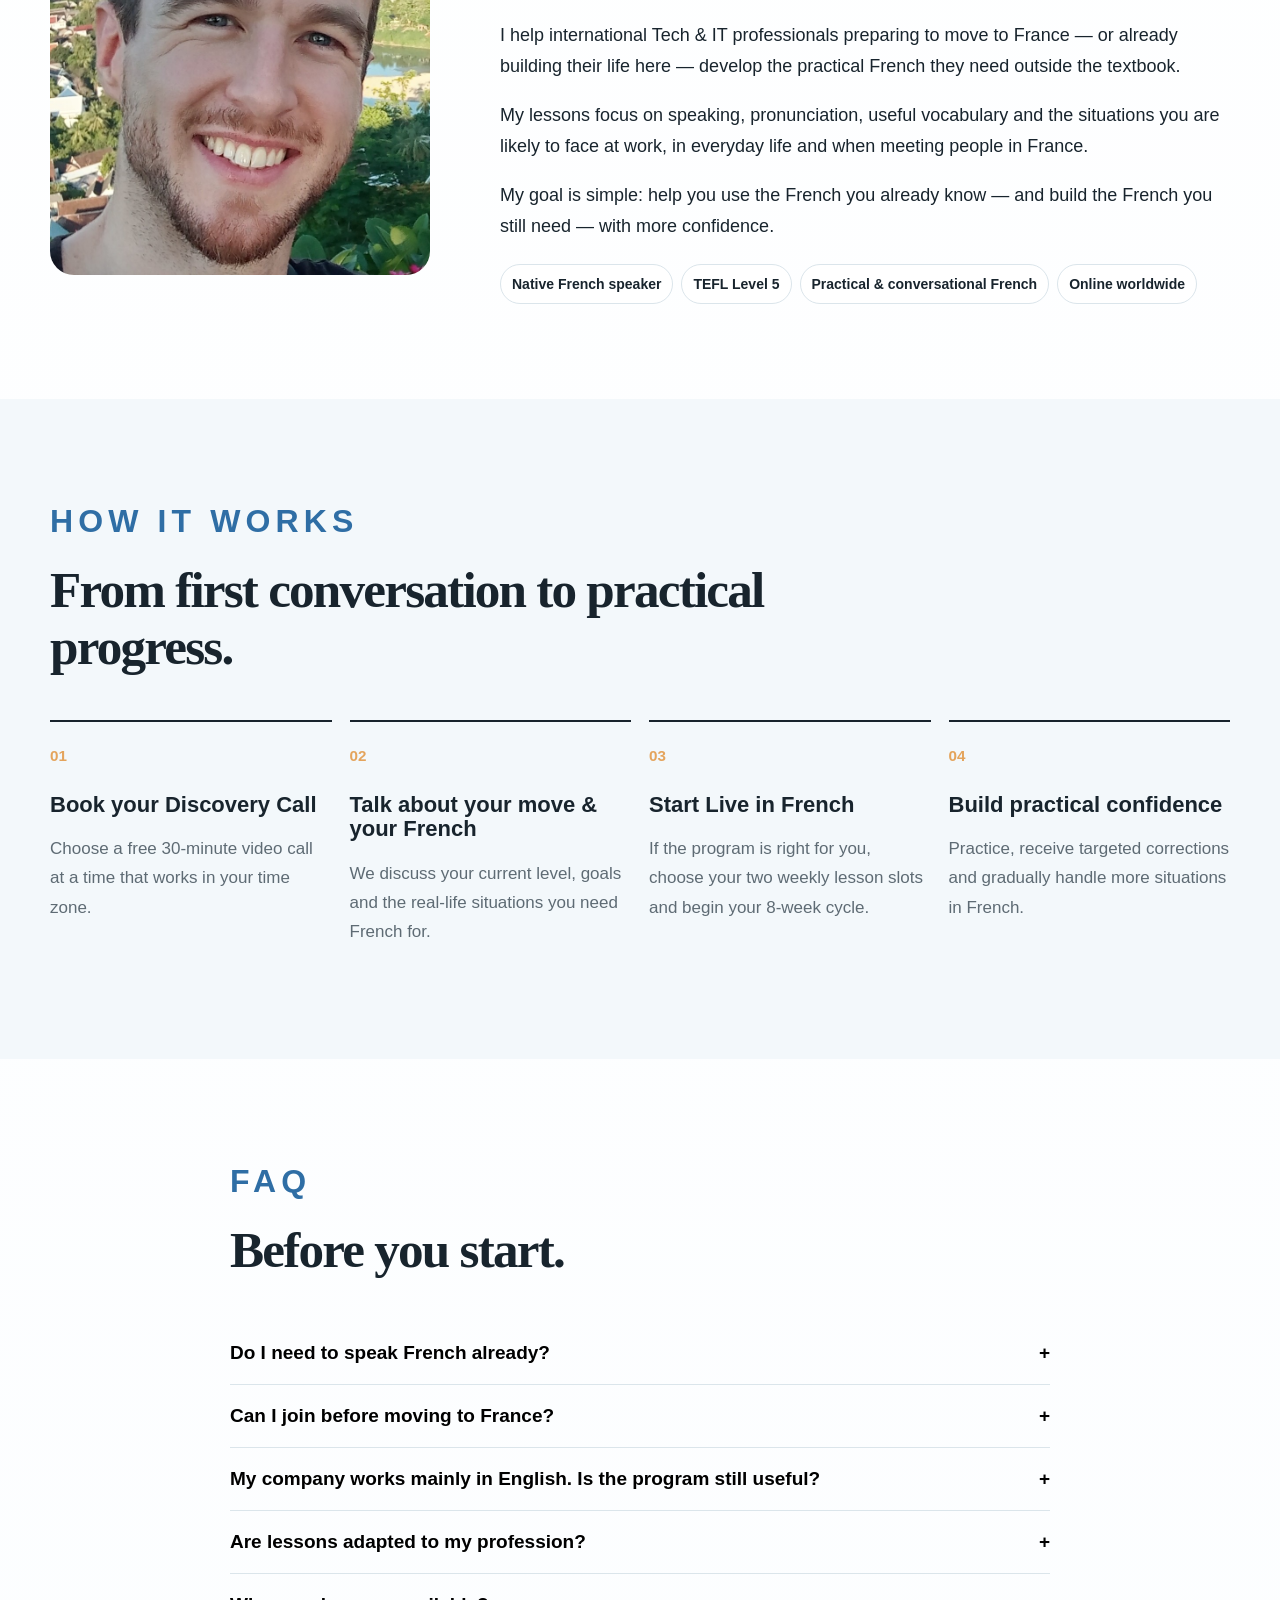
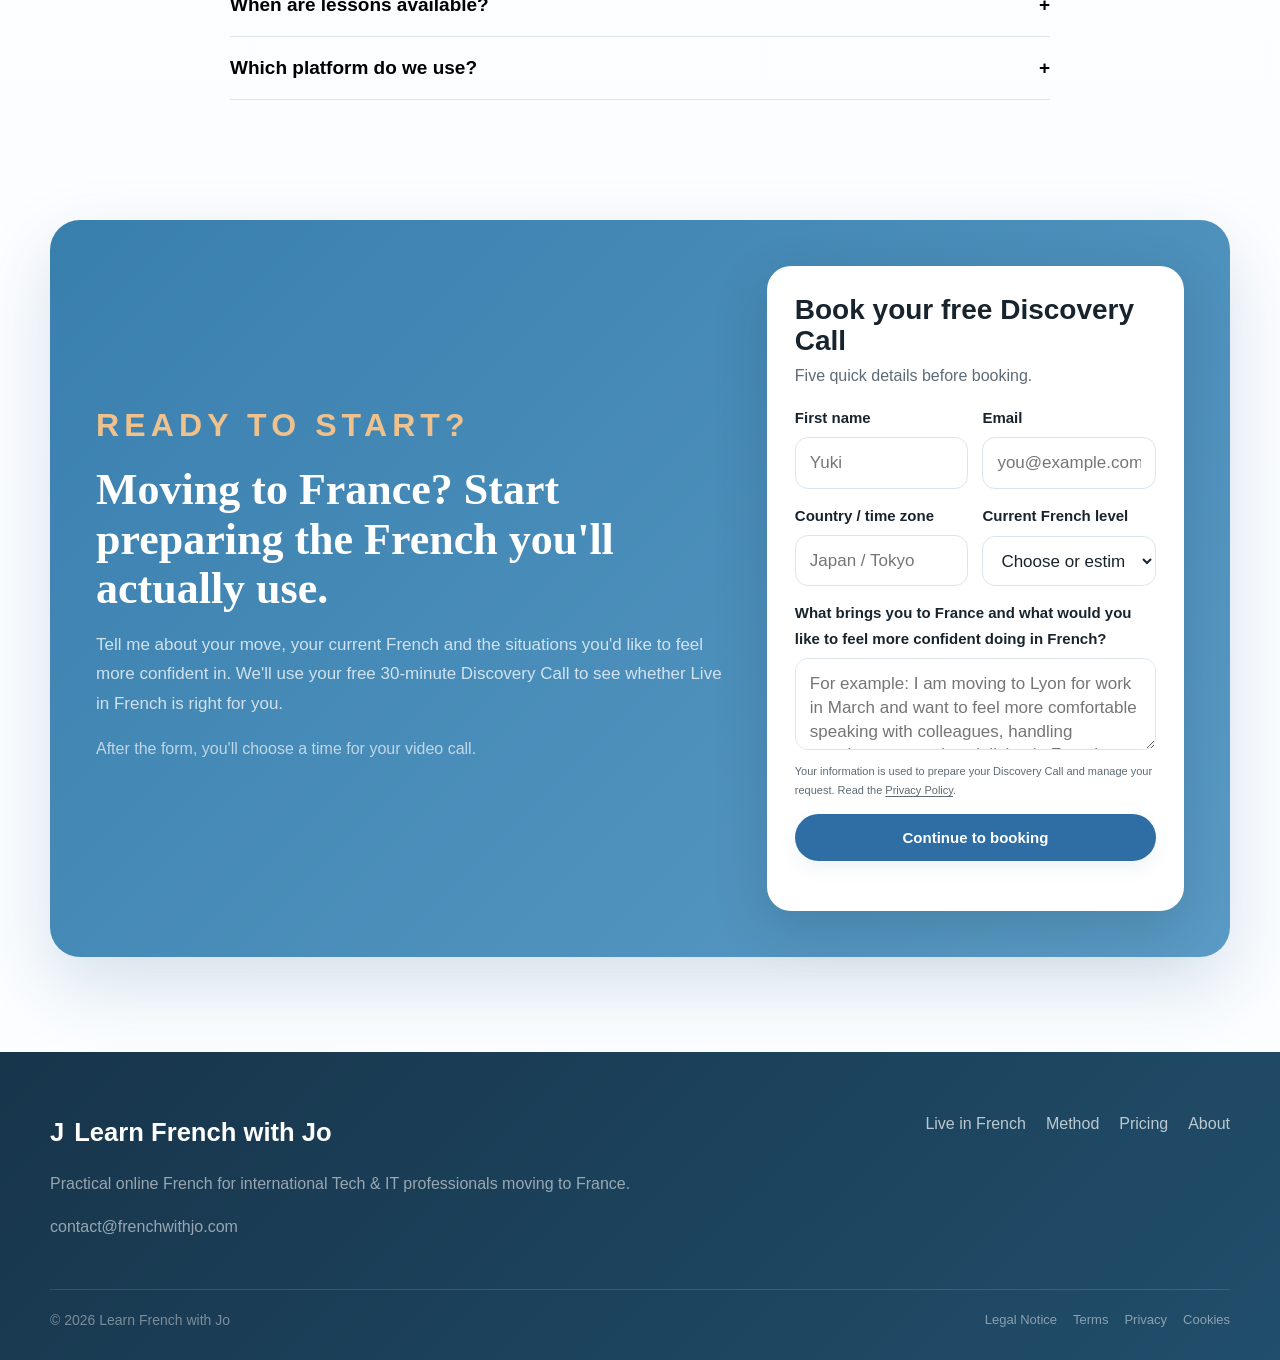
==== commit 88cf82c1: "favicon + header change favicon + header change" ====
--- a/index.html
+++ b/index.html
@@ -29,12 +29,16 @@
   <meta name="twitter:image" content="https://frenchwithjo.com/images/linkedin-preview.png">
 
   <link rel="stylesheet" href="style.css">
-  <link rel="icon" href="data:image/svg+xml,<svg xmlns=%22http://www.w3.org/2000/svg%22 viewBox=%220 0 100 100%22><circle cx=%2250%22 cy=%2250%22 r=%2248%22 fill=%22%23438bc1%22/><text x=%2250%22 y=%2265%22 font-size=%2255%22 text-anchor=%22middle%22 fill=%22white%22 font-family=%22Georgia%22>J</text></svg>">
+  <link rel="icon" type="image/png" sizes="96x96" href="/images/favicon.png">
+<link rel="apple-touch-icon" href="/images/favicon.png">
 </head>
 <body>
 <header class="site-header">
   <div class="container nav">
-    <a class="brand" href="#top"><span class="mark">J</span><span>Learn French with Jo</span></a>
+    <a class="brand" href="#top">
+  <img class="brand-logo" src="/images/favicon.png" alt="">
+  <span>Learn French with Jo</span>
+</a>
     <nav class="links">
       <a href="#program">Live in French</a>
       <a href="#method">Method</a>
--- a/style.css
+++ b/style.css
@@ -87,16 +87,11 @@
   font-weight:800;
 }
 
-.mark{
-  width:34px;
-  height:34px;
-  border-radius:50%;
-  display:grid;
-  place-items:center;
-  background:var(--green);
-  color:#fff;
-  font-family:Georgia,serif;
-  font-size:1.25rem;
+.brand-logo {
+  width: 40px;
+  height: 40px;
+  object-fit: contain;
+  flex-shrink: 0;
 }
 
 .links{
@@ -1380,10 +1375,13 @@
     font-size:.98rem;
   }
 
-  .mark{
-    width:28px;
-    height:28px;
-    font-size:1rem;
+  .brand > span {
+    display: none;
+  }
+
+  .brand-logo {
+    width: 44px;
+    height: 44px;
   }
 
   .header-cta{
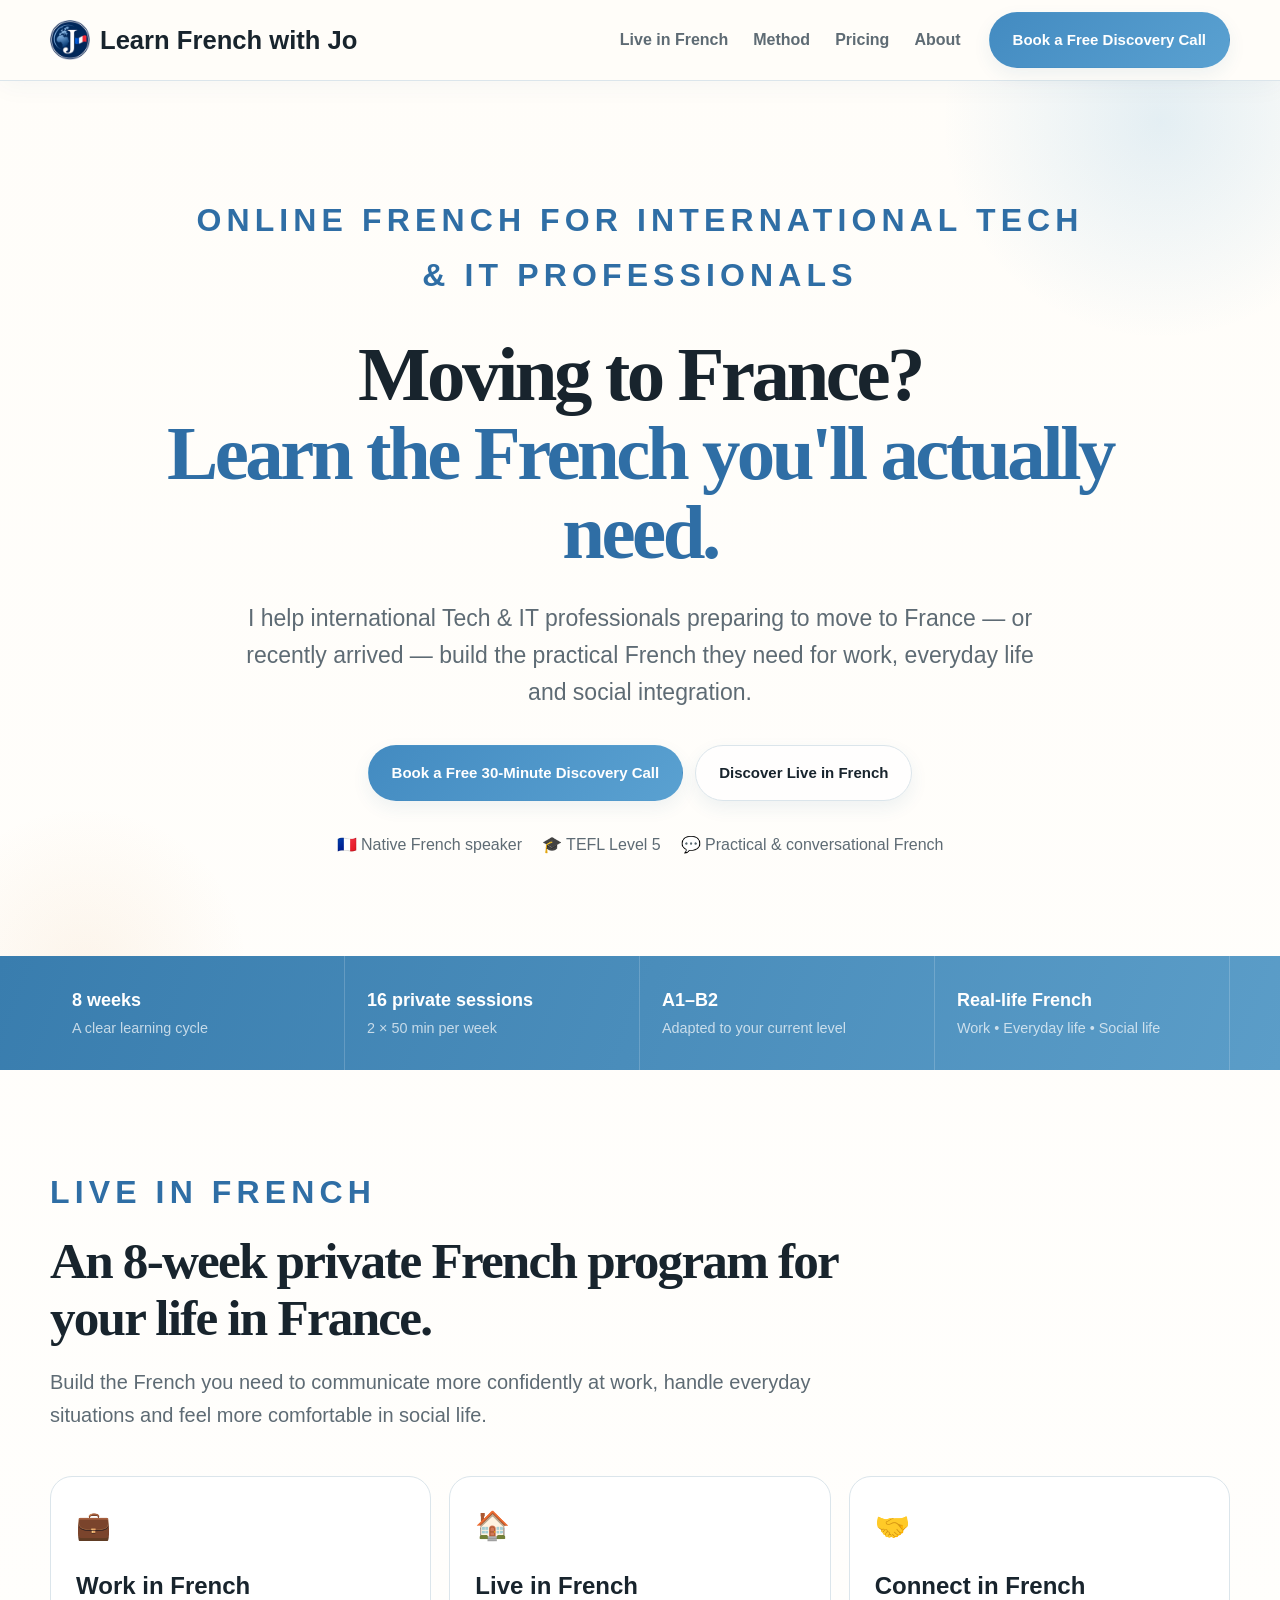
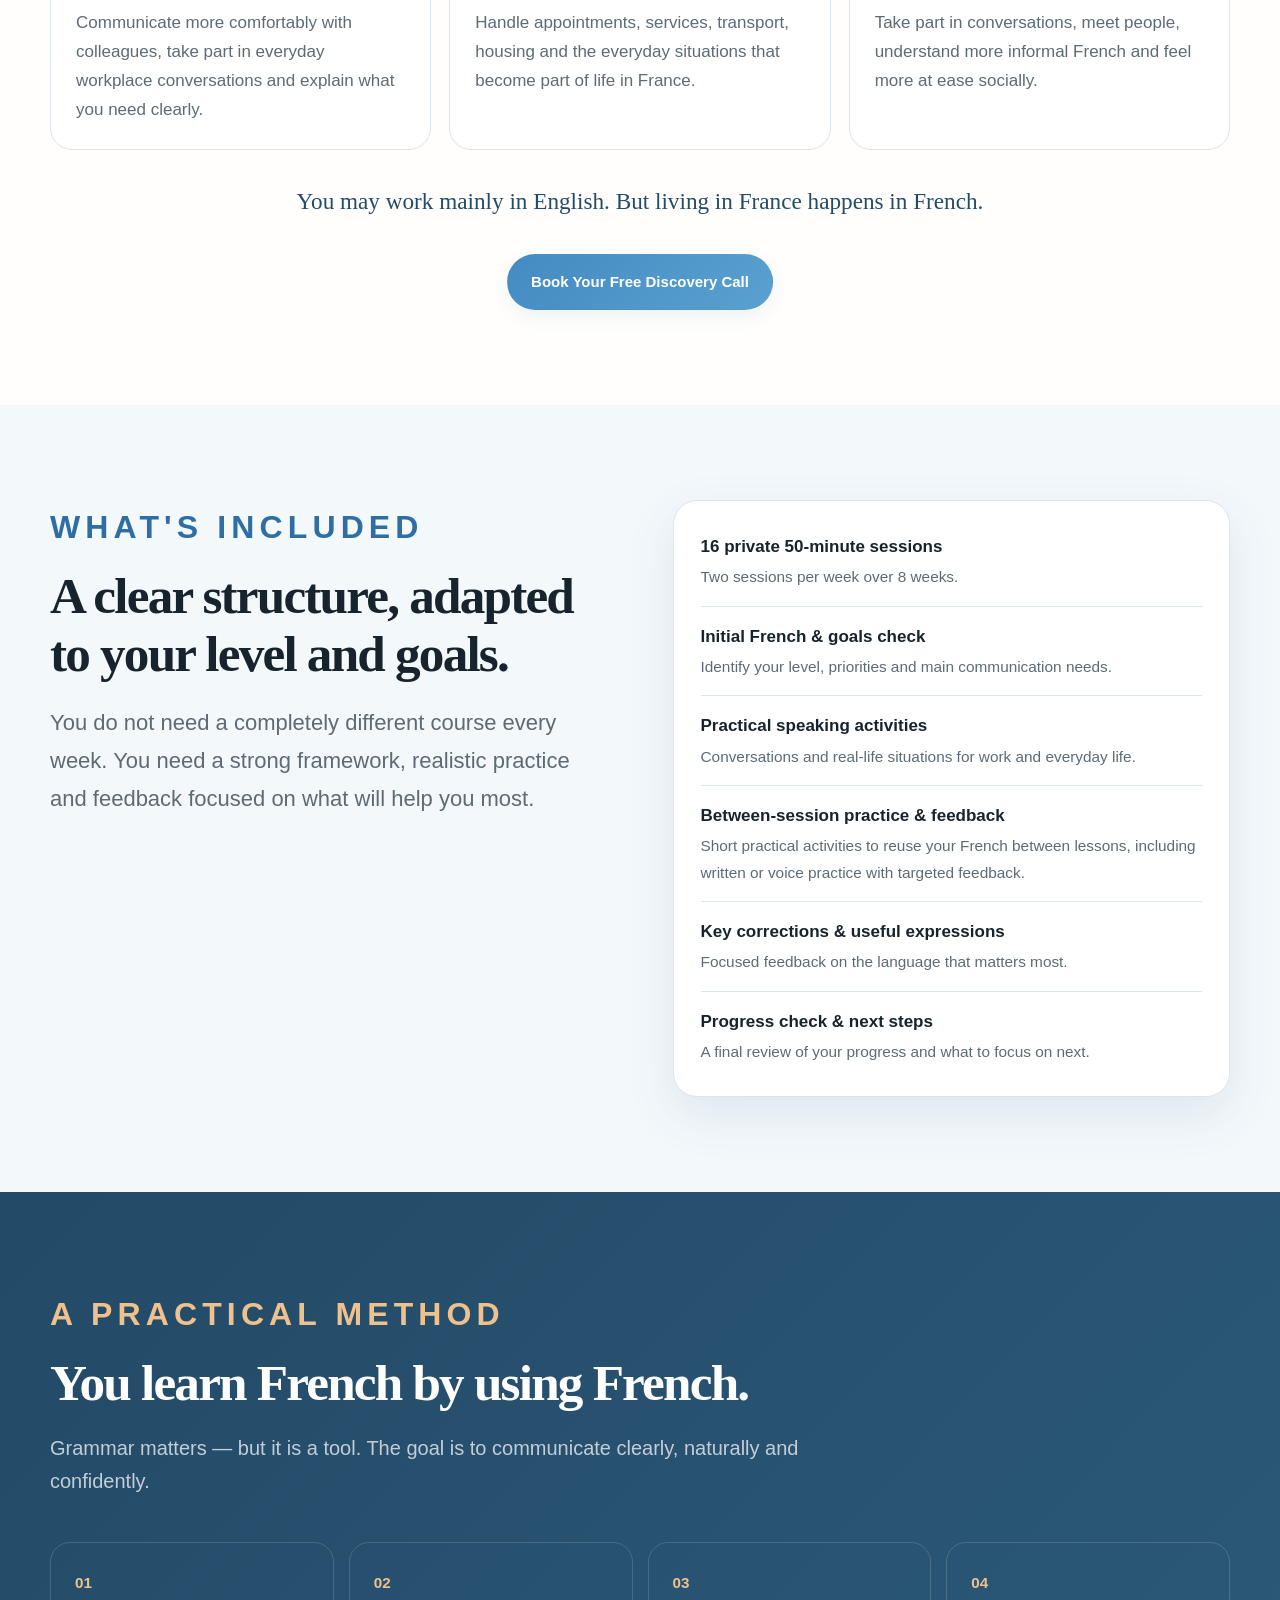
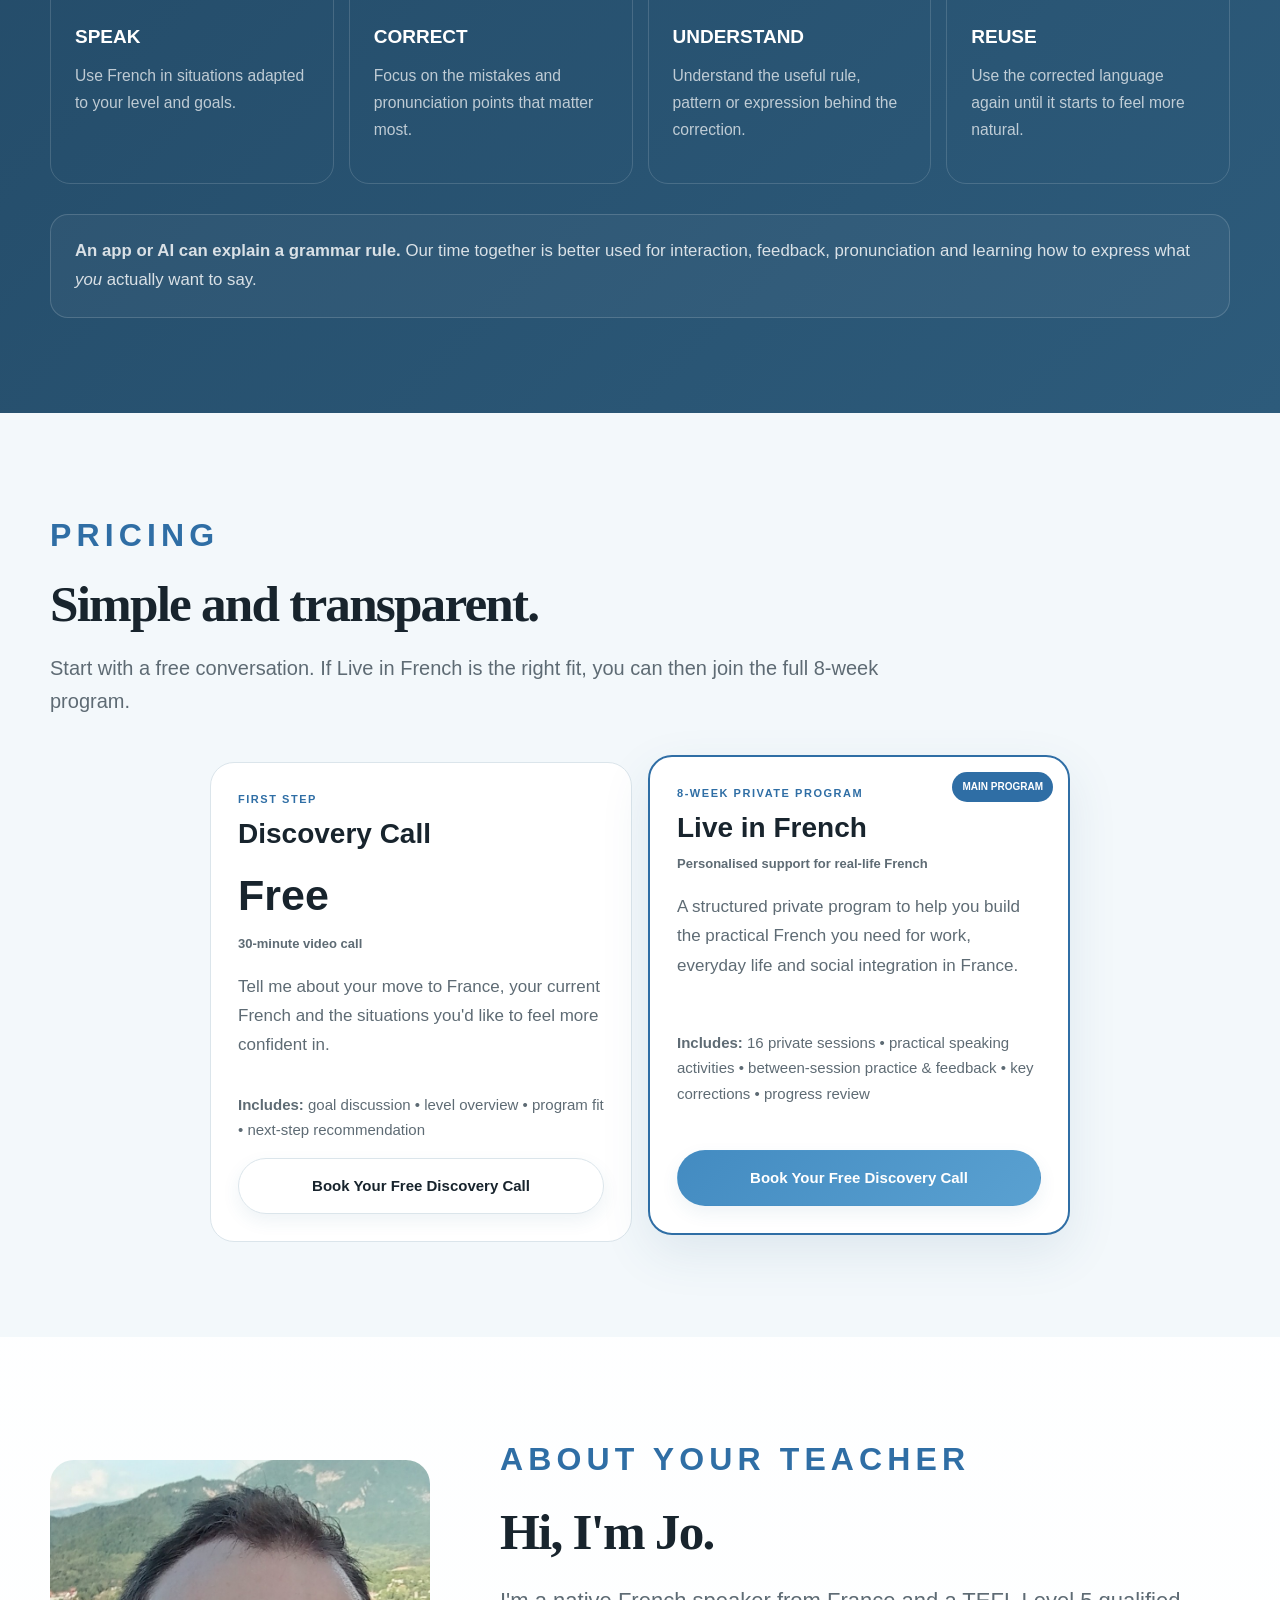
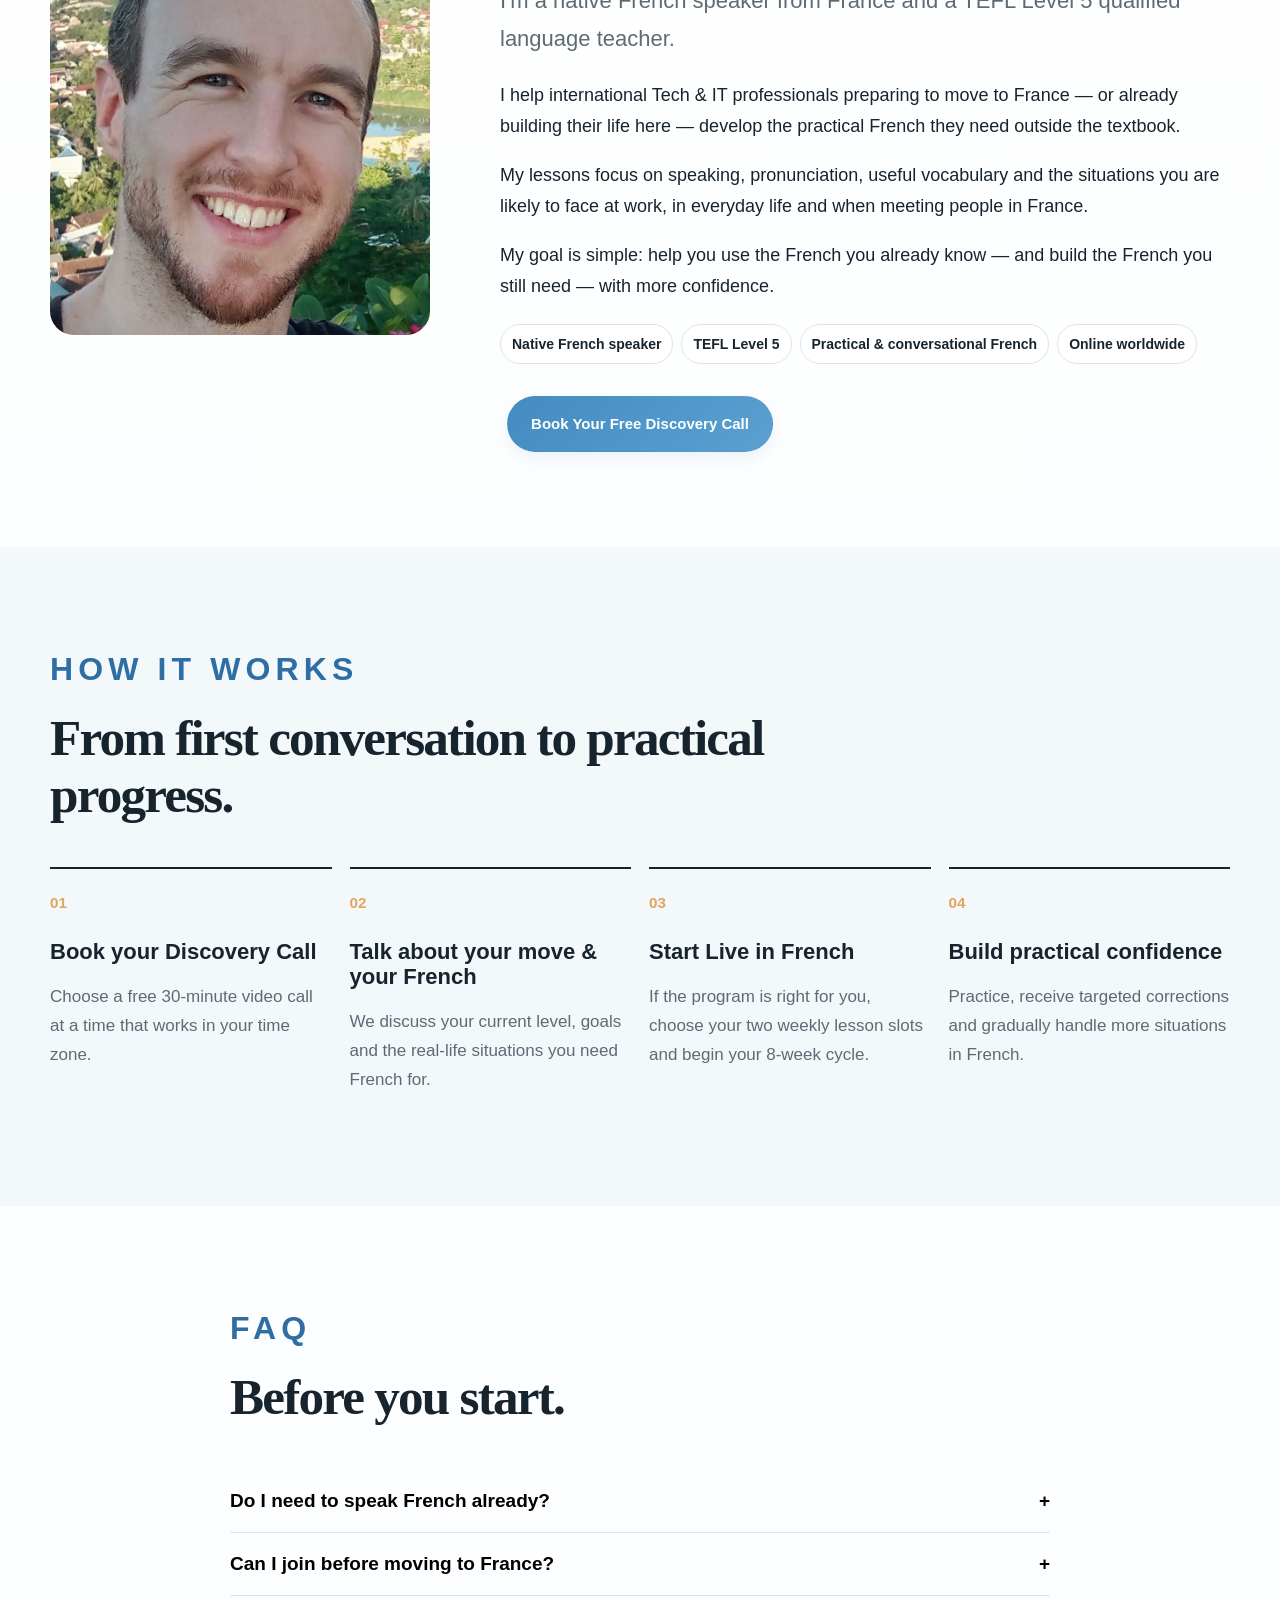
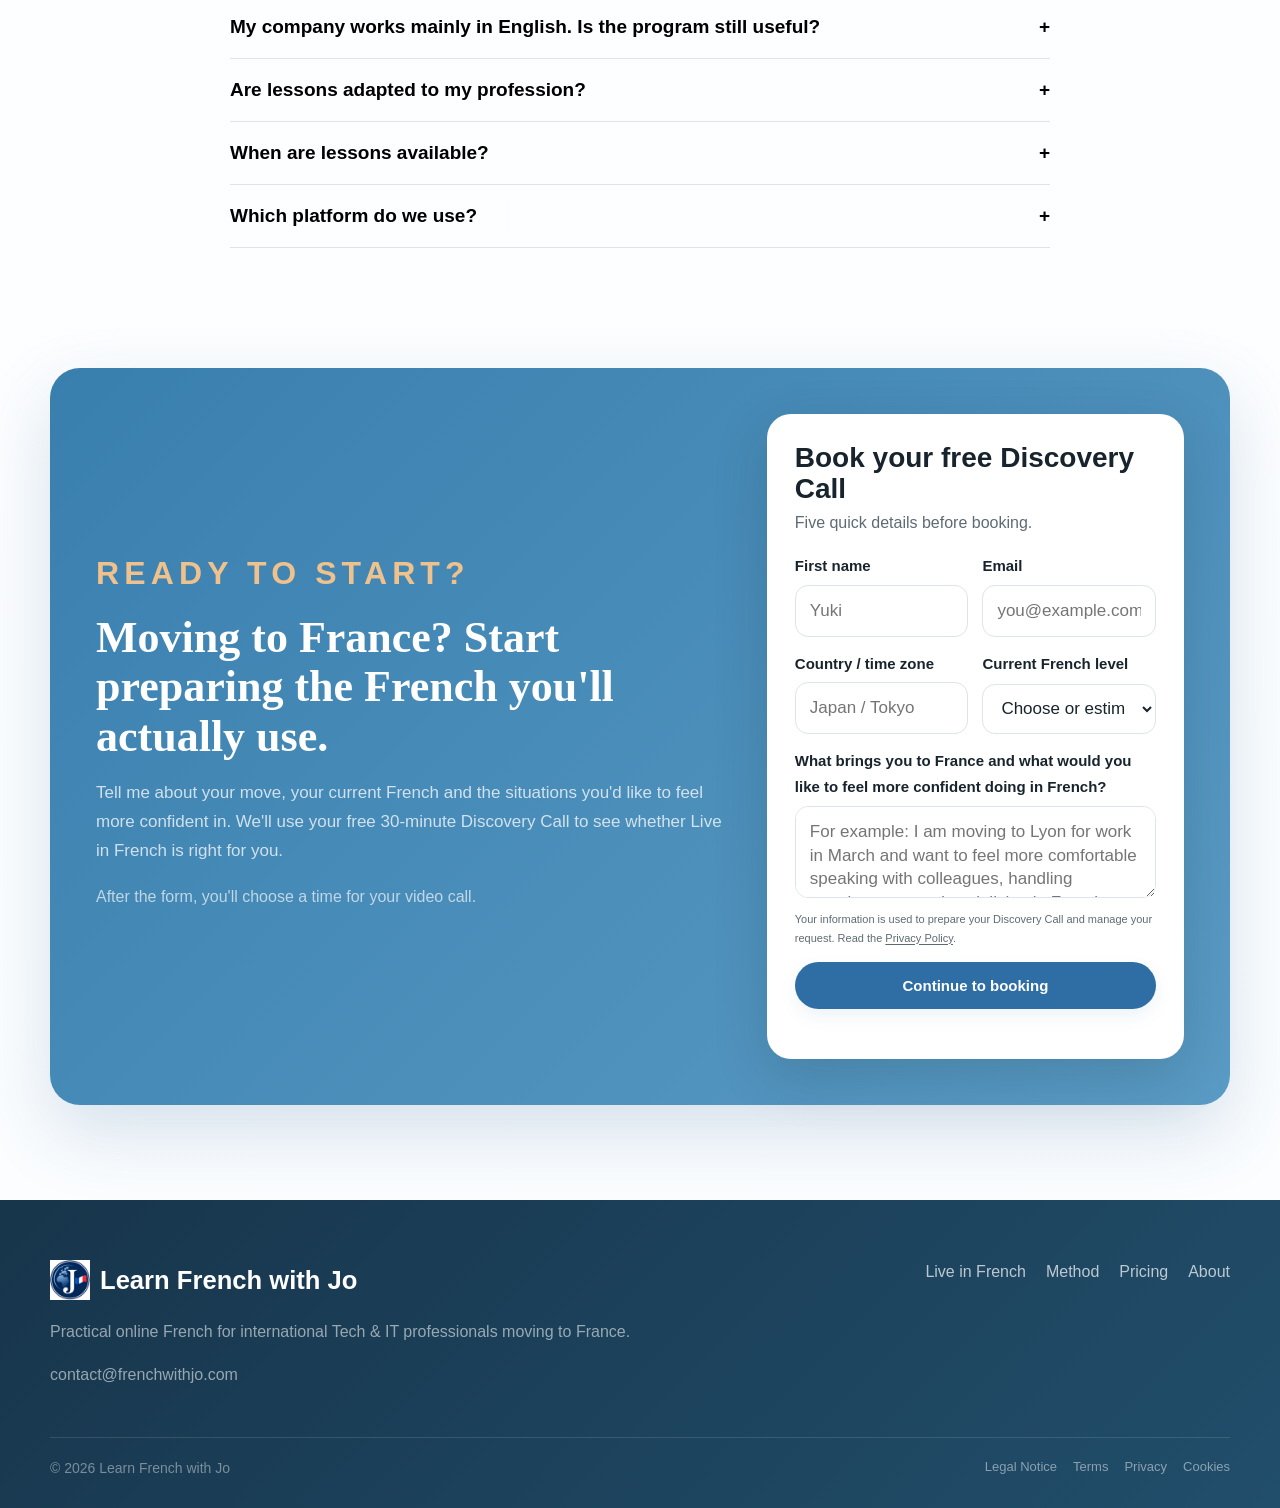
==== commit 8d8d69b8: "add 2 CTA add 2 CTA + logo footer" ====
--- a/index.html
+++ b/index.html
@@ -102,6 +102,11 @@
       </div>
       <p class="program-line">You may work mainly in English. But living in France happens in French.</p>
     </div>
+    <div class="section-cta">
+  <a class="btn primary" href="#discovery">
+    Book Your Free Discovery Call
+  </a>
+</div>
   </section>
 
   <section class="soft" id="included">
@@ -161,7 +166,7 @@
           <div class="price">Free<small>30-minute video call</small></div>
           <p>Tell me about your move to France, your current French and the situations you'd like to feel more confident in.</p>
           <p class="fine"><strong>Includes:</strong> goal discussion • level overview • program fit • next-step recommendation</p>
-          <a class="btn ghost full" href="#discovery">Book your free call</a>
+          <a class="btn ghost full" href="#discovery">Book Your Free Discovery Call</a>
         </article>
 
        <article class="price-card featured">
@@ -171,8 +176,8 @@
   <h3>Live in French</h3>
 
   <div class="price">
-    €600
-    <small>Full 8-week private program</small>
+    
+    <small>Personalised support for real-life French</small>
   </div>
 
   <p>
@@ -186,7 +191,7 @@
   </p>
 
   <a class="btn primary full" href="#discovery">
-    Start with a Discovery Call
+    Book Your Free Discovery Call
   </a>
 </article>
       </div>
@@ -232,6 +237,11 @@
     </div>
 
   </div>
+  <div class="section-cta">
+  <a class="btn primary" href="#discovery">
+    Book Your Free Discovery Call
+  </a>
+</div>
 </section>
 
   <section class="soft">
@@ -293,7 +303,10 @@
   <div class="container">
     <div class="footer-top">
       <div>
-        <div class="brand"><span class="mark">J</span><span>Learn French with Jo</span></div>
+        <div class="brand"><a class="brand" href="#top">
+  <img class="brand-logo" src="/images/favicon.png" alt="">
+  <span>Learn French with Jo</span>
+</a></div>
         <p>Practical online French for international Tech &amp; IT professionals moving to France.</p>
         <p><a href="mailto:contact@frenchwithjo.com">contact@frenchwithjo.com</a></p>
       </div>
--- a/style.css
+++ b/style.css
@@ -821,6 +821,11 @@
   background:var(--blue-soft);
 }
 
+.section-cta {
+  margin-top: 32px;
+  text-align: center;
+}
+
 /* Kept only as fallback if placeholder HTML is temporarily restored */
 .teacher-photo-placeholder{
   background:
@@ -1375,10 +1380,6 @@
     font-size:.98rem;
   }
 
-  .brand > span {
-    display: none;
-  }
-
   .brand-logo {
     width: 44px;
     height: 44px;
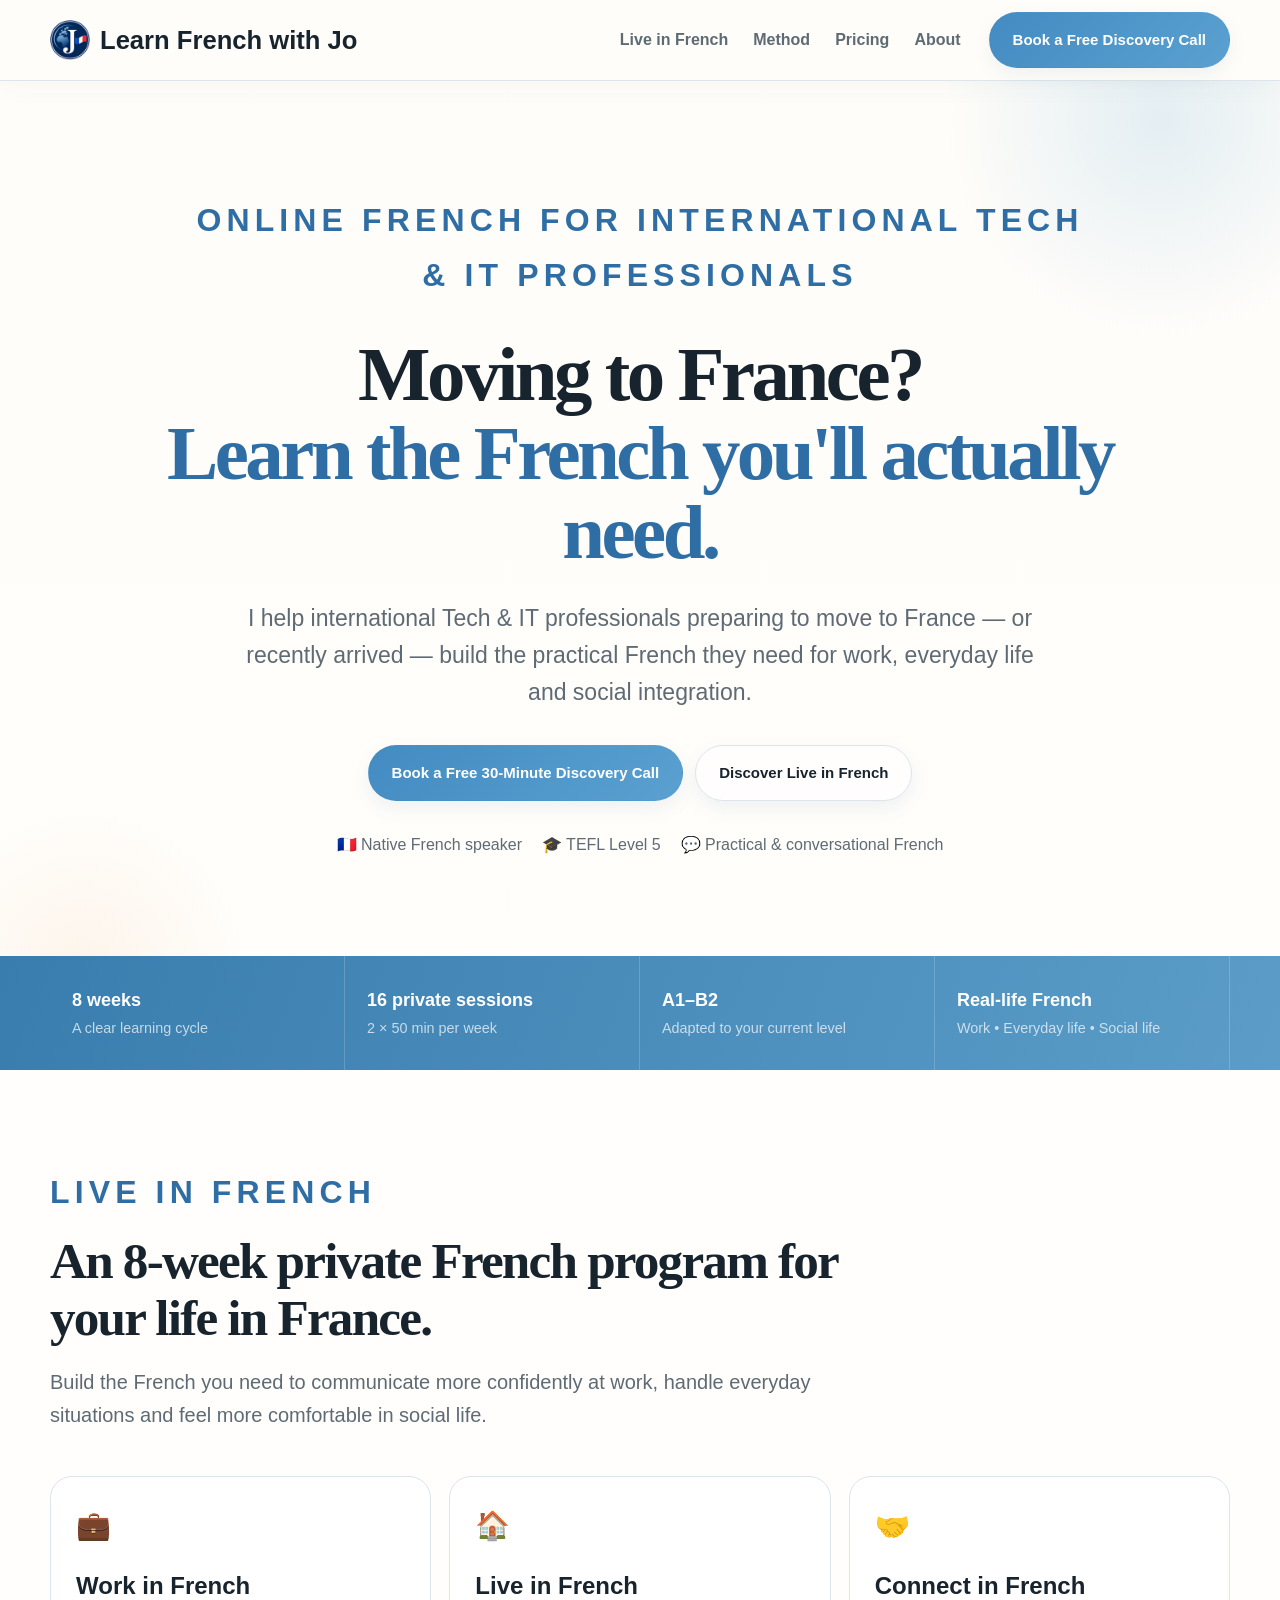
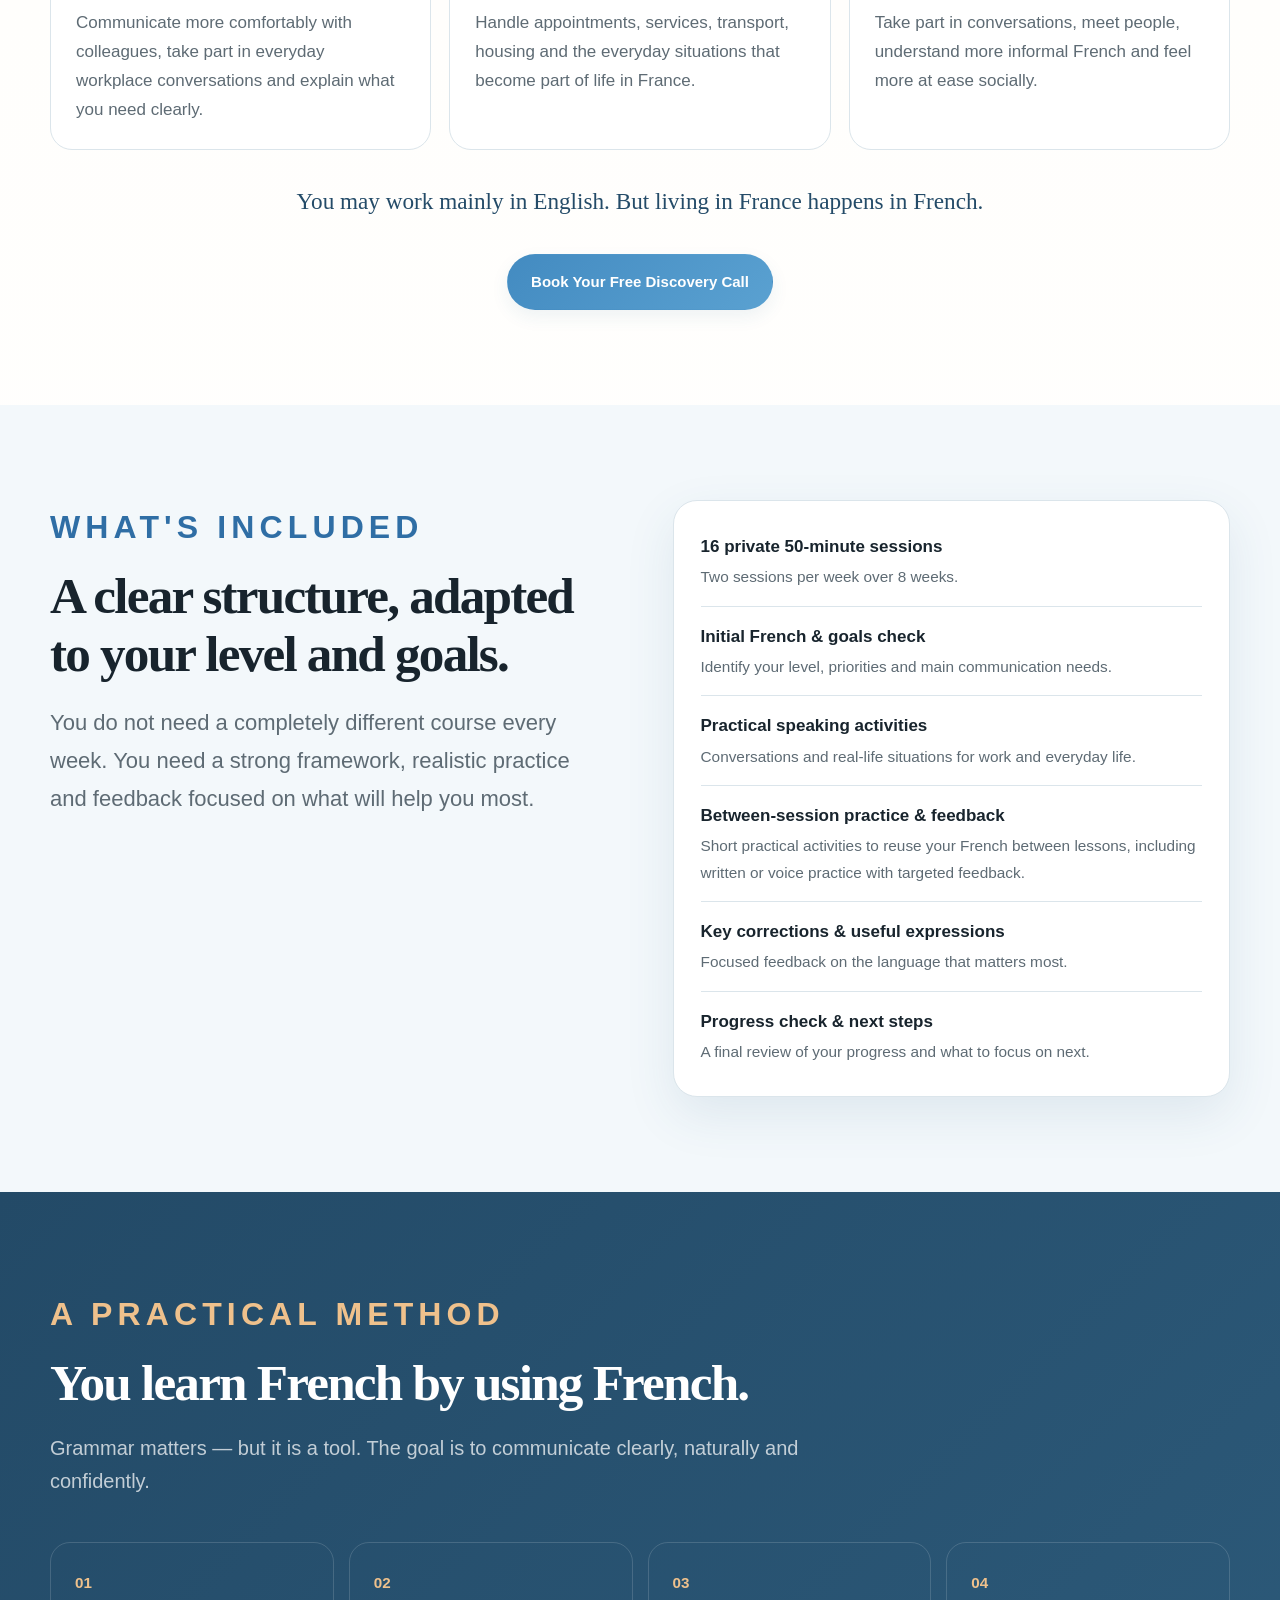
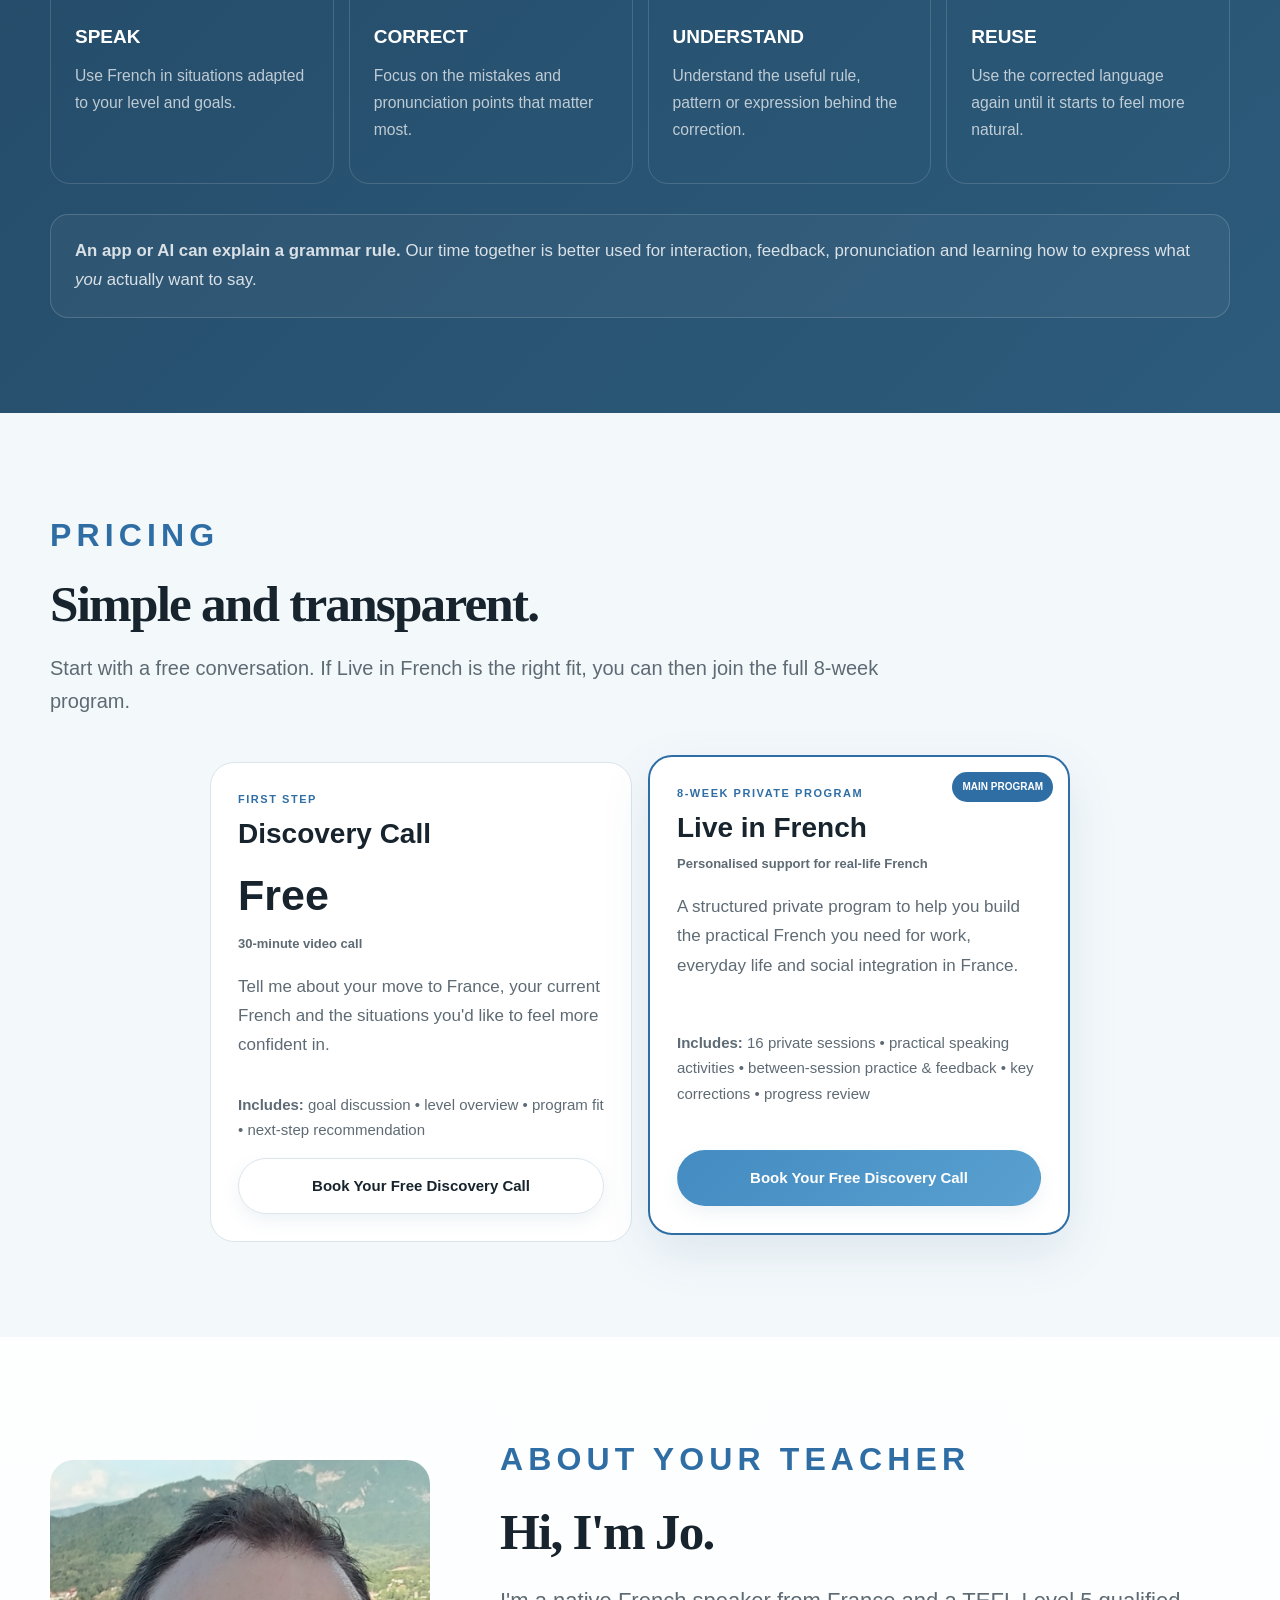
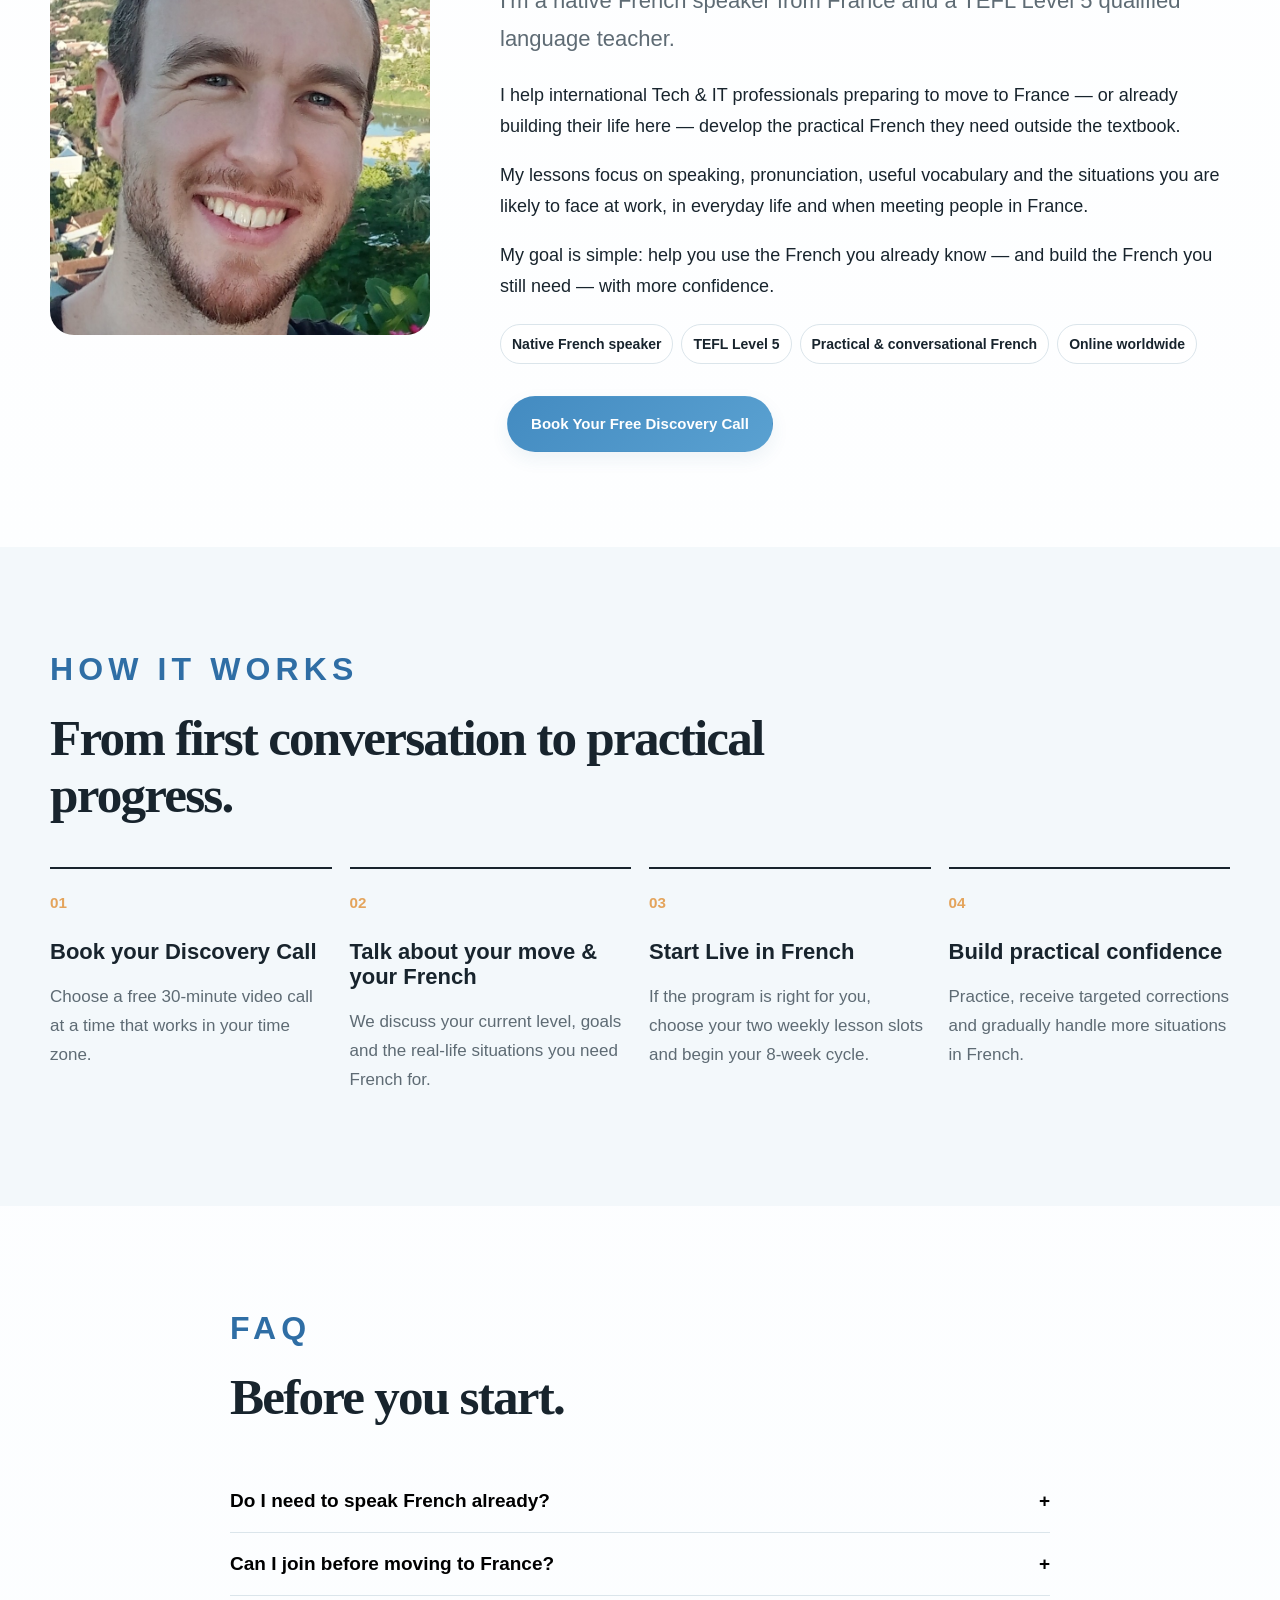
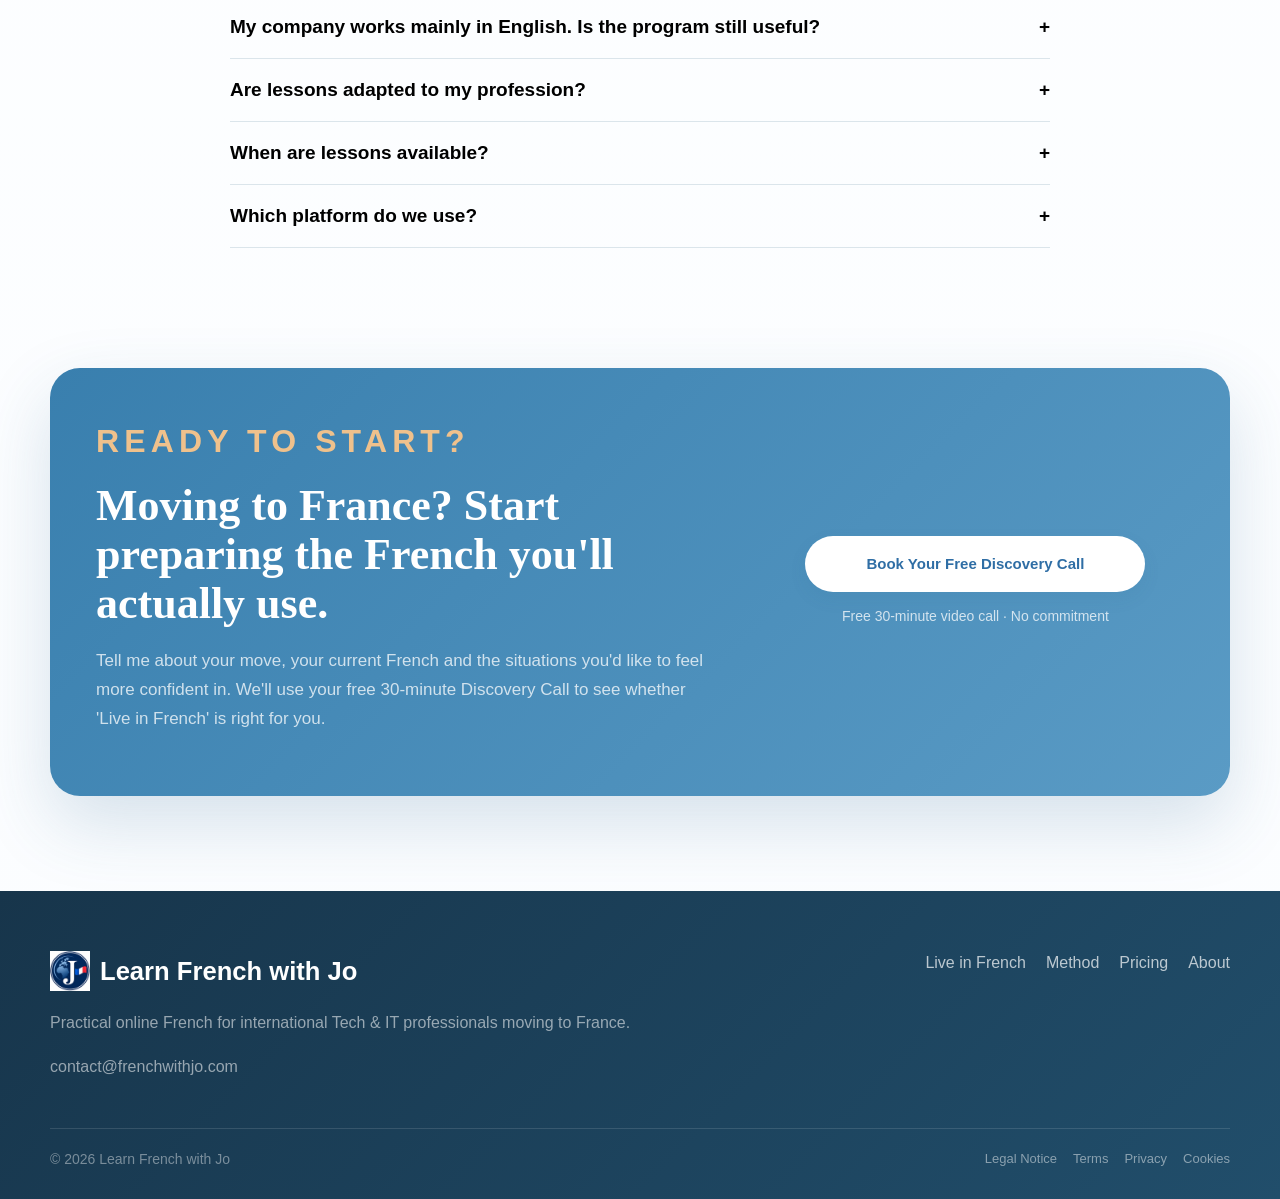
==== commit fc049c3f: "Remove n8n integration and simplify Calendly booking" ====
--- a/index.html
+++ b/index.html
@@ -271,32 +271,43 @@
     </div>
   </section>
 
-  <section id="discovery" class="cta">
-    <div class="container cta-box">
-      <div>
-        <div class="eyebrow">READY TO START?</div>
-        <h2>Moving to France? Start preparing the French you'll actually use.</h2>
-        <p>Tell me about your move, your current French and the situations you'd like to feel more confident in. We'll use your free 30-minute Discovery Call to see whether Live in French is right for you.</p>
-        <p class="cta-small">After the form, you'll choose a time for your video call.</p>
-      </div>
-      <form class="discovery-form" id="discoveryForm">
-        <h3>Book your free Discovery Call</h3>
-        <p>Five quick details before booking.</p>
-        <div class="form-grid">
-          <div class="field"><label for="firstName">First name</label><input id="firstName" name="first_name" autocomplete="given-name" required placeholder="Yuki"></div>
-          <div class="field"><label for="email">Email</label><input id="email" name="email" type="email" autocomplete="email" required placeholder="you@example.com"></div>
-          <div class="field"><label for="country">Country / time zone</label><input id="country" name="country_timezone" autocomplete="country-name" required placeholder="Japan / Tokyo"></div>
-          <div class="field"><label for="level">Current French level</label><select id="level" name="level" required><option value="">Choose or estimate</option><option>Complete beginner</option><option>A1</option><option>A2</option><option>B1</option><option>B2</option><option>Not sure</option></select></div>
-          <div class="field full-field"><label for="goal">What brings you to France and what would you like to feel more confident doing in French?</label><textarea id="goal" name="goal" required maxlength="700" placeholder="For example: I am moving to Lyon for work in March and want to feel more comfortable speaking with colleagues, handling appointments and socializing in French."></textarea></div>
-        </div>
-        <input type="hidden" name="source" value="landing_page">
-        <div class="hp-field" aria-hidden="true"><label for="website">Website</label><input id="website" name="website" tabindex="-1" autocomplete="off"></div>
-        <p class="form-note">Your information is used to prepare your Discovery Call and manage your request. Read the <a href="privacy.html">Privacy Policy</a>.</p>
-        <button class="btn primary" type="submit">Continue to booking</button>
-        <p class="form-status" id="formStatus" aria-live="polite"></p>
-      </form>
-    </div>
-  </section>
+  
+<section id="discovery" class="cta">
+  <div class="container cta-box">
+    <div>
+      <div class="eyebrow">READY TO START?</div>
+
+      <h2>
+        Moving to France? Start preparing
+        the French you'll actually use.
+      </h2>
+
+      <p>
+        Tell me about your move, your current French
+        and the situations you'd like to feel more
+        confident in. We'll use your free 30-minute
+        Discovery Call to see whether 'Live in French'
+        is right for you.
+      </p>
+    </div>
+
+    <div class="cta-right">
+      <a
+        class="btn primary"
+        href="https://calendly.com/contact-frenchwithjo/30min"
+        target="_blank"
+        rel="noopener noreferrer"
+      >
+        Book Your Free Discovery Call
+      </a>
+
+      <small>
+        Free 30-minute video call · No commitment
+      </small>
+    </div>
+  </div>
+</section>
+
 </main>
 
 <footer class="site-footer">
--- a/style.css
+++ b/style.css
@@ -954,13 +954,24 @@
 }
 
 .cta-right{
+  display:flex;
+  flex-direction:column;
+  align-items:center;
+  justify-content:center;
+  gap:12px;
   text-align:center;
+}
+
+.cta-right .btn{
+  width:100%;
+  max-width:340px;
 }
 
 .cta-right small{
   display:block;
-  margin-top:9px;
-  color:rgba(255,255,255,.55);
+  margin-top:0;
+  color:rgba(255,255,255,.75);
+  font-size:.875rem;
 }
 
 .cta-small{
@@ -968,120 +979,6 @@
   font-size:1rem!important;
 }
 
-.discovery-form{
-  padding:28px;
-  border-radius:24px;
-  background:#fff;
-  color:var(--ink);
-  box-shadow:0 18px 55px rgba(15,32,28,.16);
-  transition:transform .25s ease,box-shadow .25s ease;
-}
-
-.discovery-form:hover{
-  transform:translateY(-4px);
-  box-shadow:0 24px 65px rgba(20,50,77,.22);
-}
-
-.discovery-form h3{
-  margin-bottom:5px;
-  font-size:1.75rem;
-}
-
-.discovery-form>p{
-  margin-top:0;
-  color:var(--muted);
-  font-size:1rem;
-}
-
-.form-grid{
-  display:grid;
-  grid-template-columns:1fr 1fr;
-  gap:14px;
-}
-
-.field{
-  display:grid;
-  gap:6px;
-}
-
-.field.full-field{
-  grid-column:1/-1;
-}
-
-.field label{
-  font-size:.9375rem;
-  font-weight:800;
-}
-
-.field input,
-.field select,
-.field textarea{
-  width:100%;
-  padding:13px 14px;
-  border:1px solid var(--line);
-  border-radius:13px;
-  outline:none;
-  background:#fff;
-  color:var(--ink);
-  font:1.0625rem/1.4 Arial,sans-serif;
-}
-
-.field textarea{
-  min-height:92px;
-  resize:vertical;
-}
-
-.field input:focus,
-.field select:focus,
-.field textarea:focus{
-  border-color:var(--green);
-  box-shadow:0 0 0 3px rgba(47,110,165,.12);
-}
-
-.form-note{
-  margin:12px 0 0!important;
-  color:var(--muted)!important;
-  font-size:.6875rem!important;
-}
-
-.form-note a{
-  text-decoration:underline;
-  text-underline-offset:2px;
-}
-
-.form-status{
-  min-height:22px;
-  margin:10px 0 0;
-  font-size:.8125rem;
-  font-weight:700;
-}
-
-.discovery-form .btn{
-  width:100%;
-  margin-top:14px;
-}
-
-.discovery-form .primary{
-  background:var(--green);
-  color:#fff;
-}
-
-.discovery-form .primary:hover{
-  background:var(--green2);
-}
-
-/* Honeypot anti-spam */
-.hp-field{
-  position:absolute!important;
-  width:1px!important;
-  height:1px!important;
-  margin:-1px!important;
-  padding:0!important;
-  overflow:hidden!important;
-  clip:rect(0,0,0,0)!important;
-  border:0!important;
-  white-space:nowrap!important;
-}
 
 /* ---------- Footer ---------- */
 
@@ -1311,13 +1208,6 @@
     width:100%;
   }
 
-  .form-grid{
-    grid-template-columns:1fr;
-  }
-
-  .field.full-field{
-    grid-column:auto;
-  }
 
   .grid6,
   .pricing,
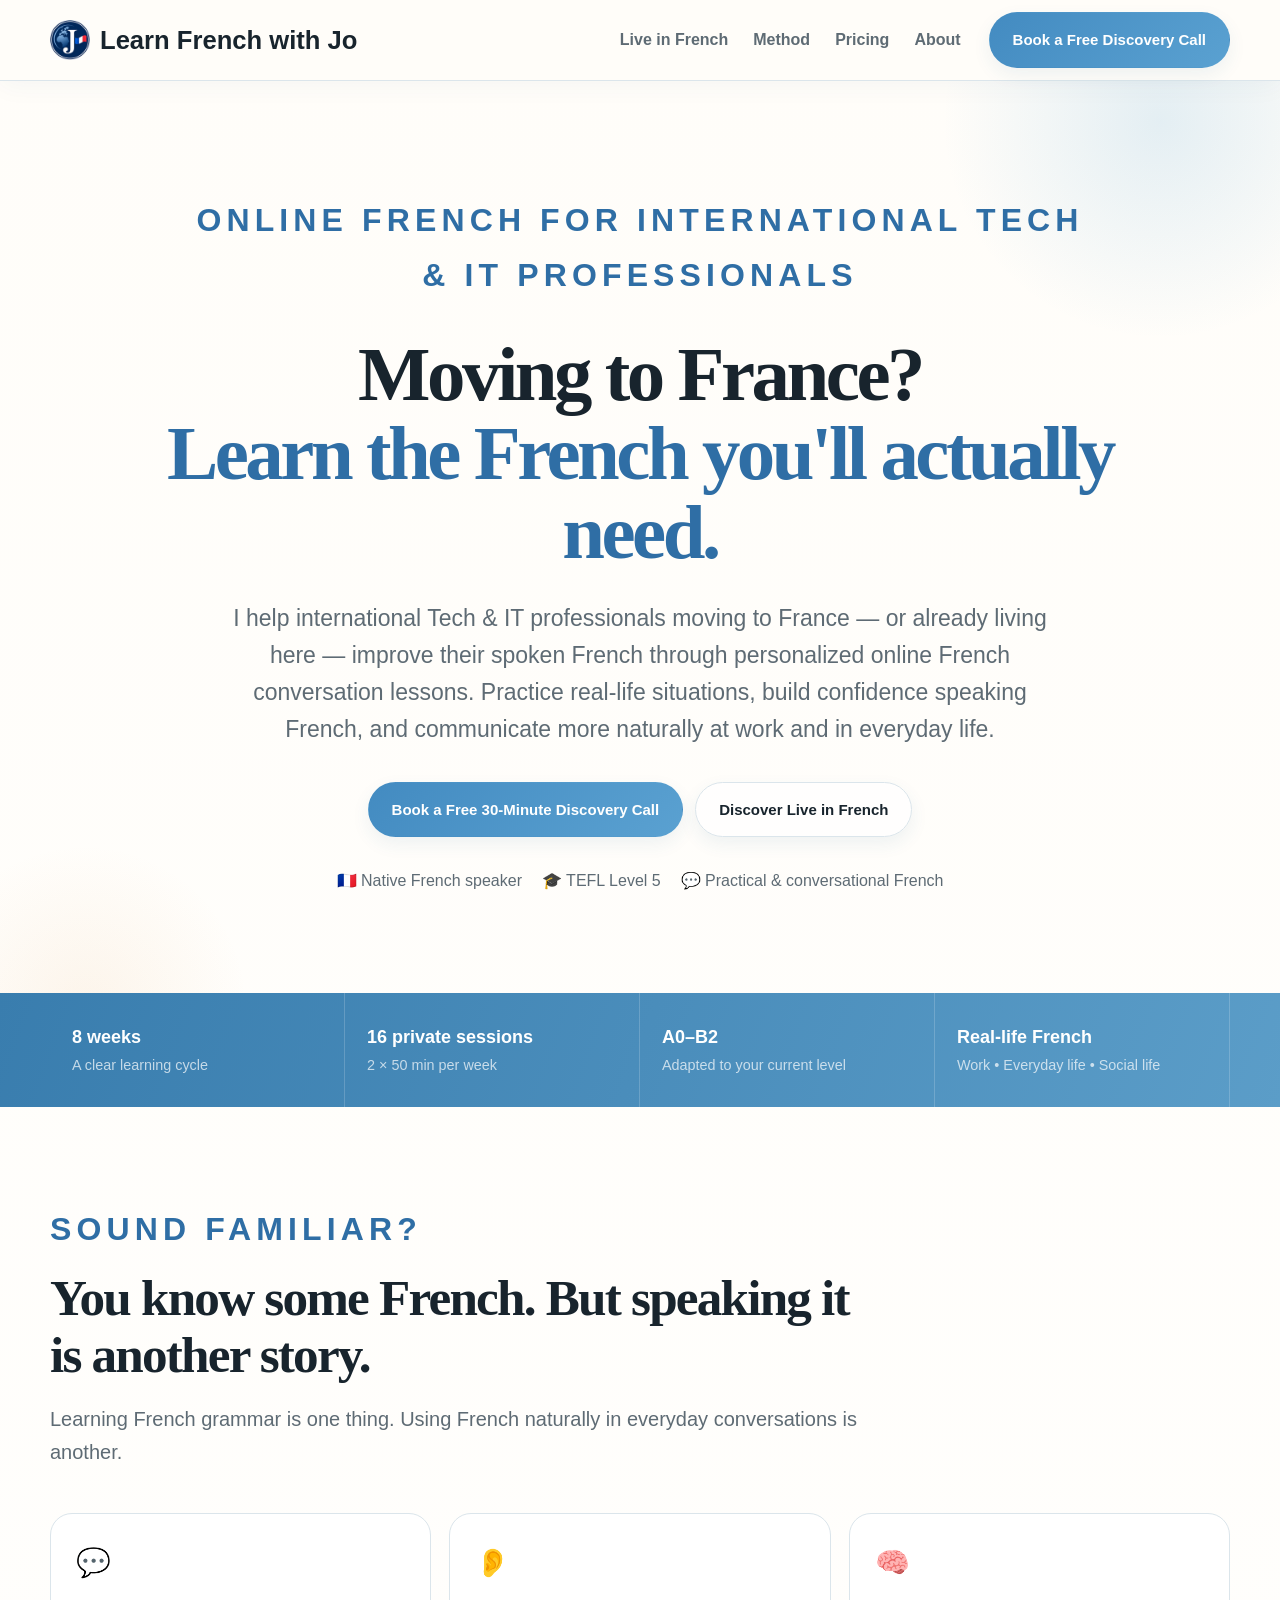
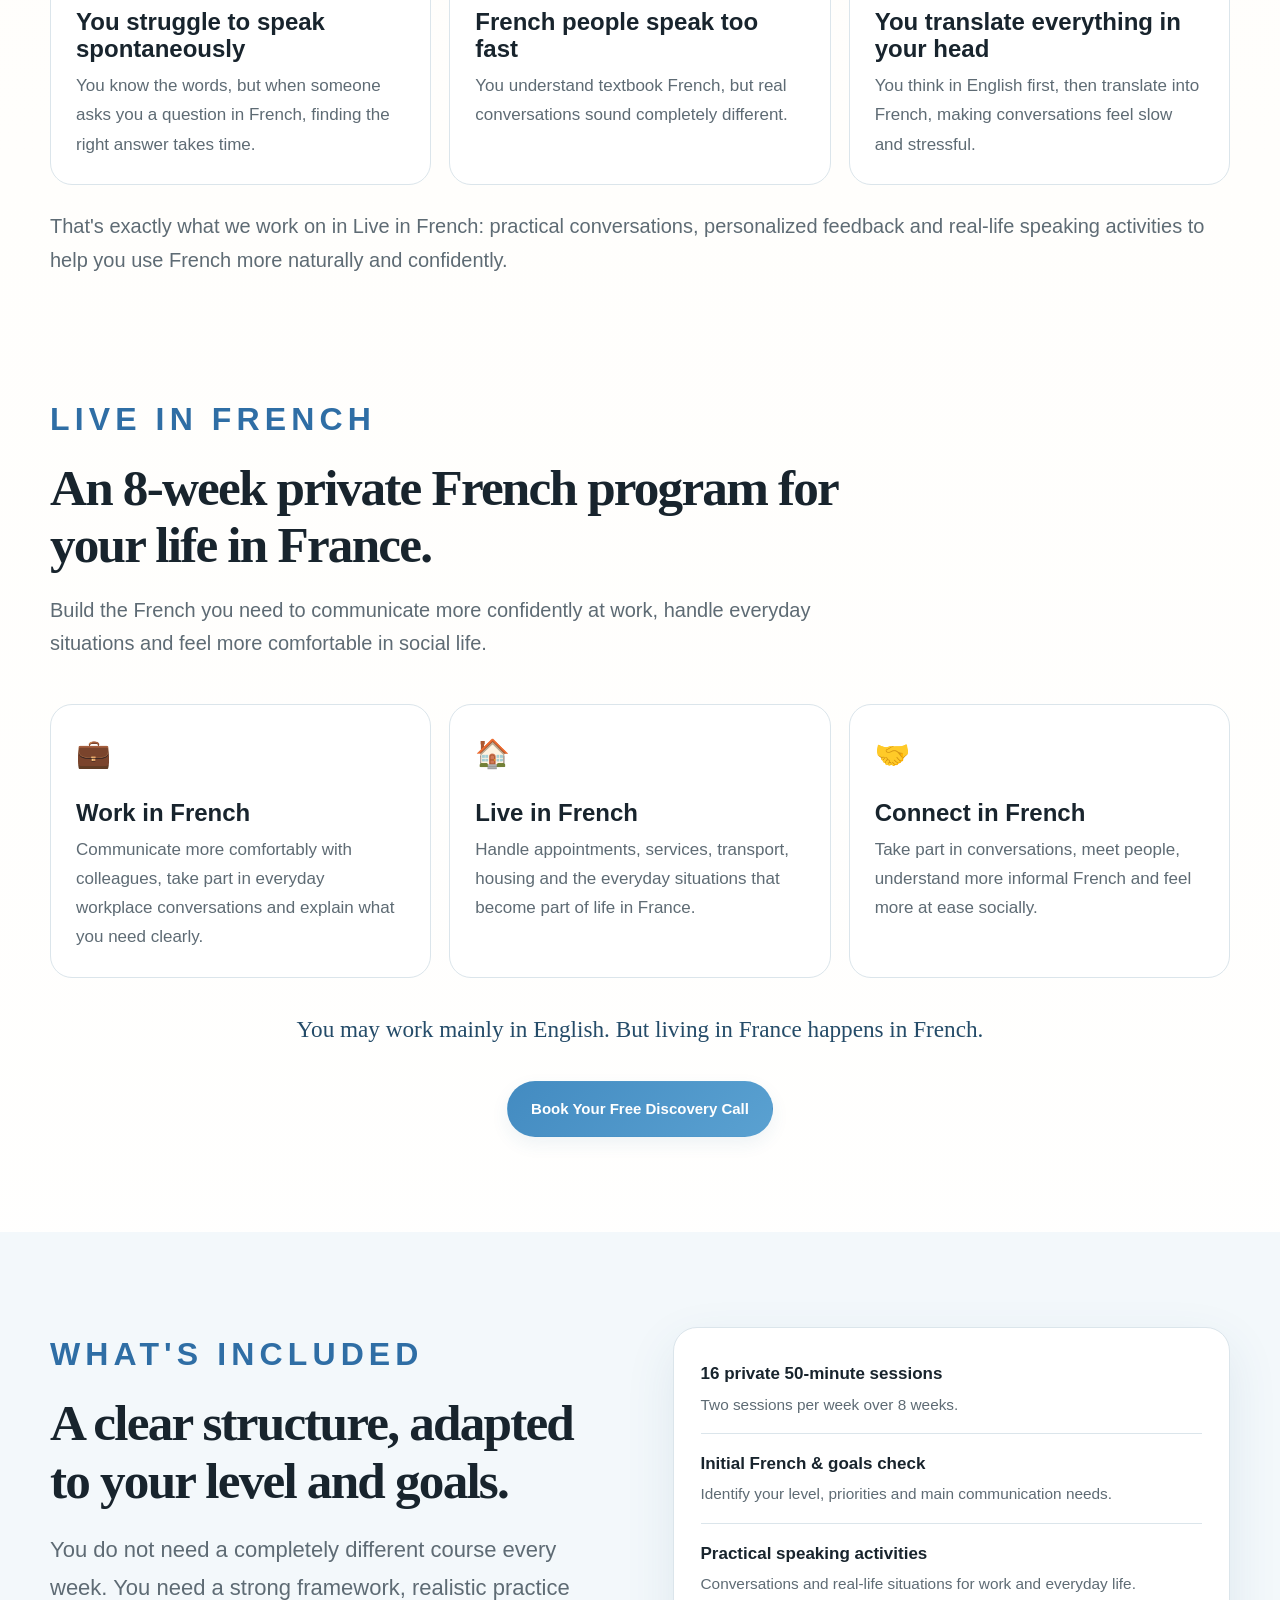
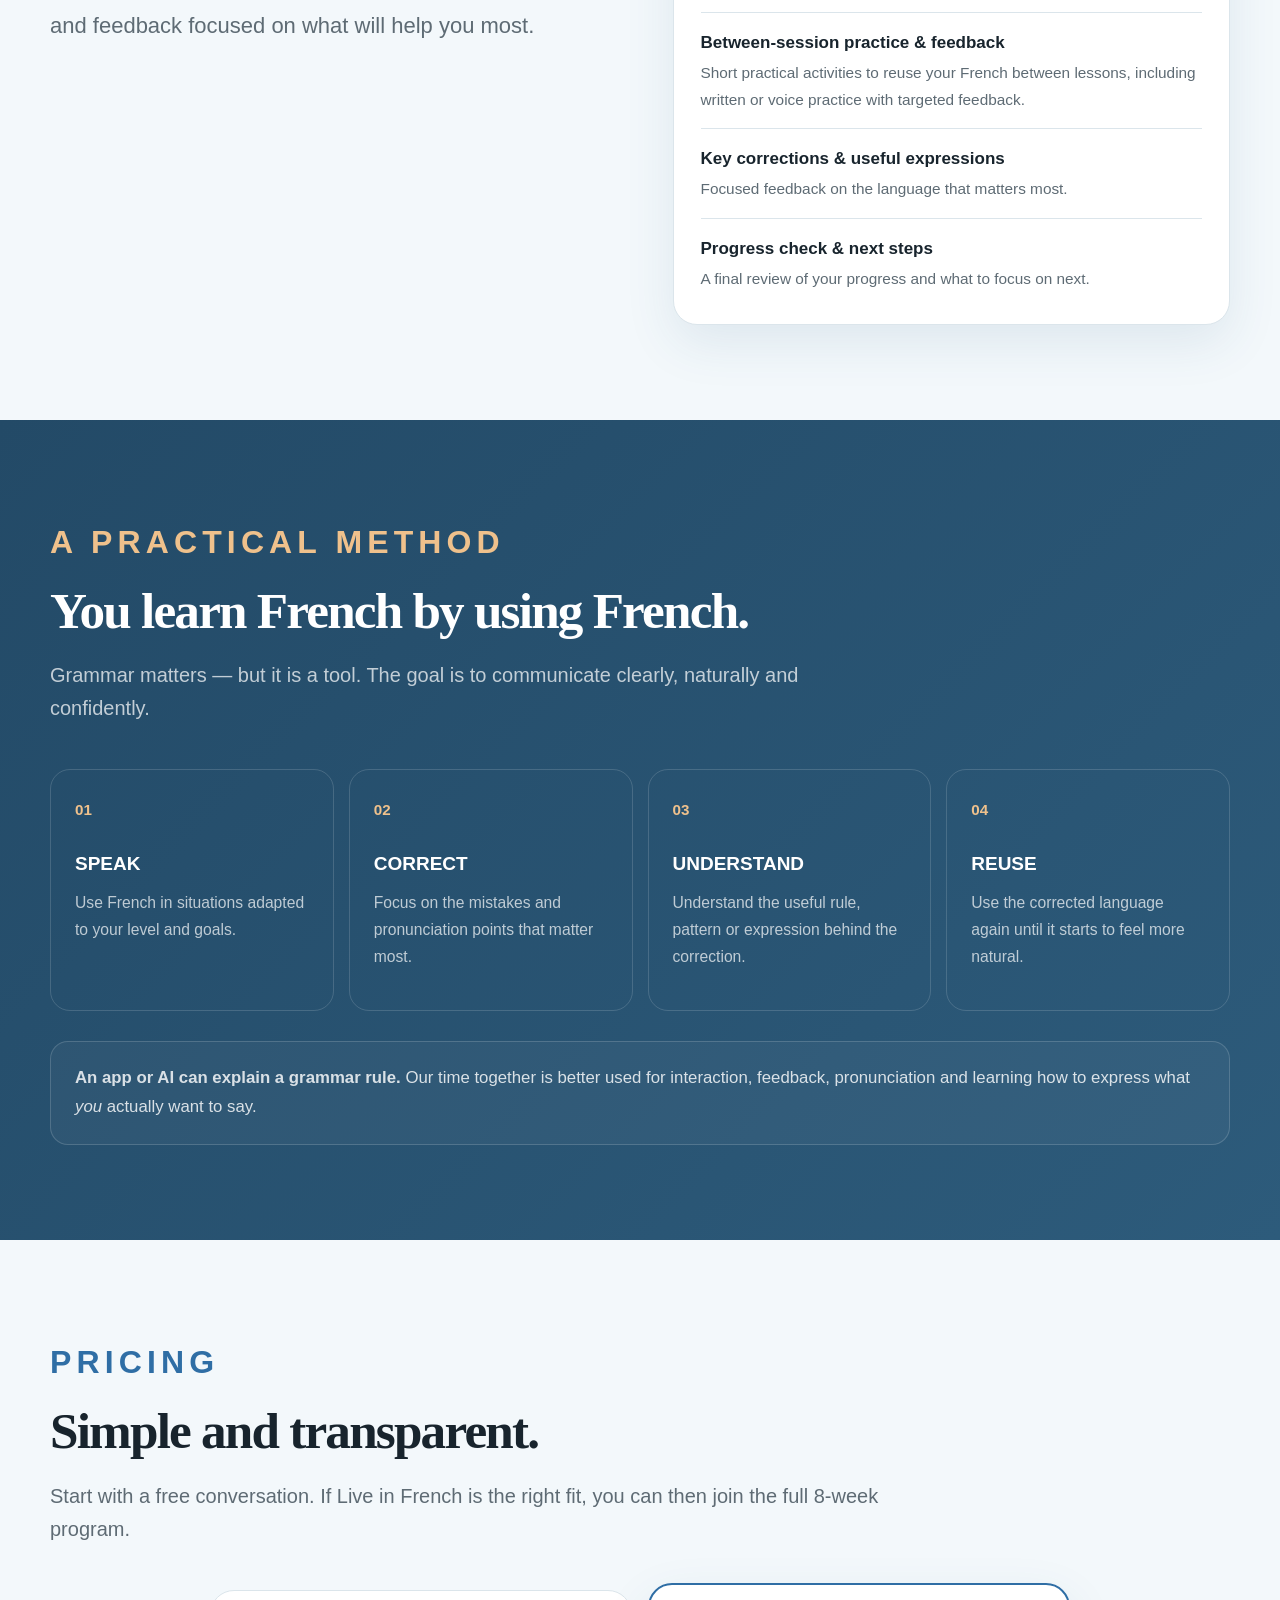
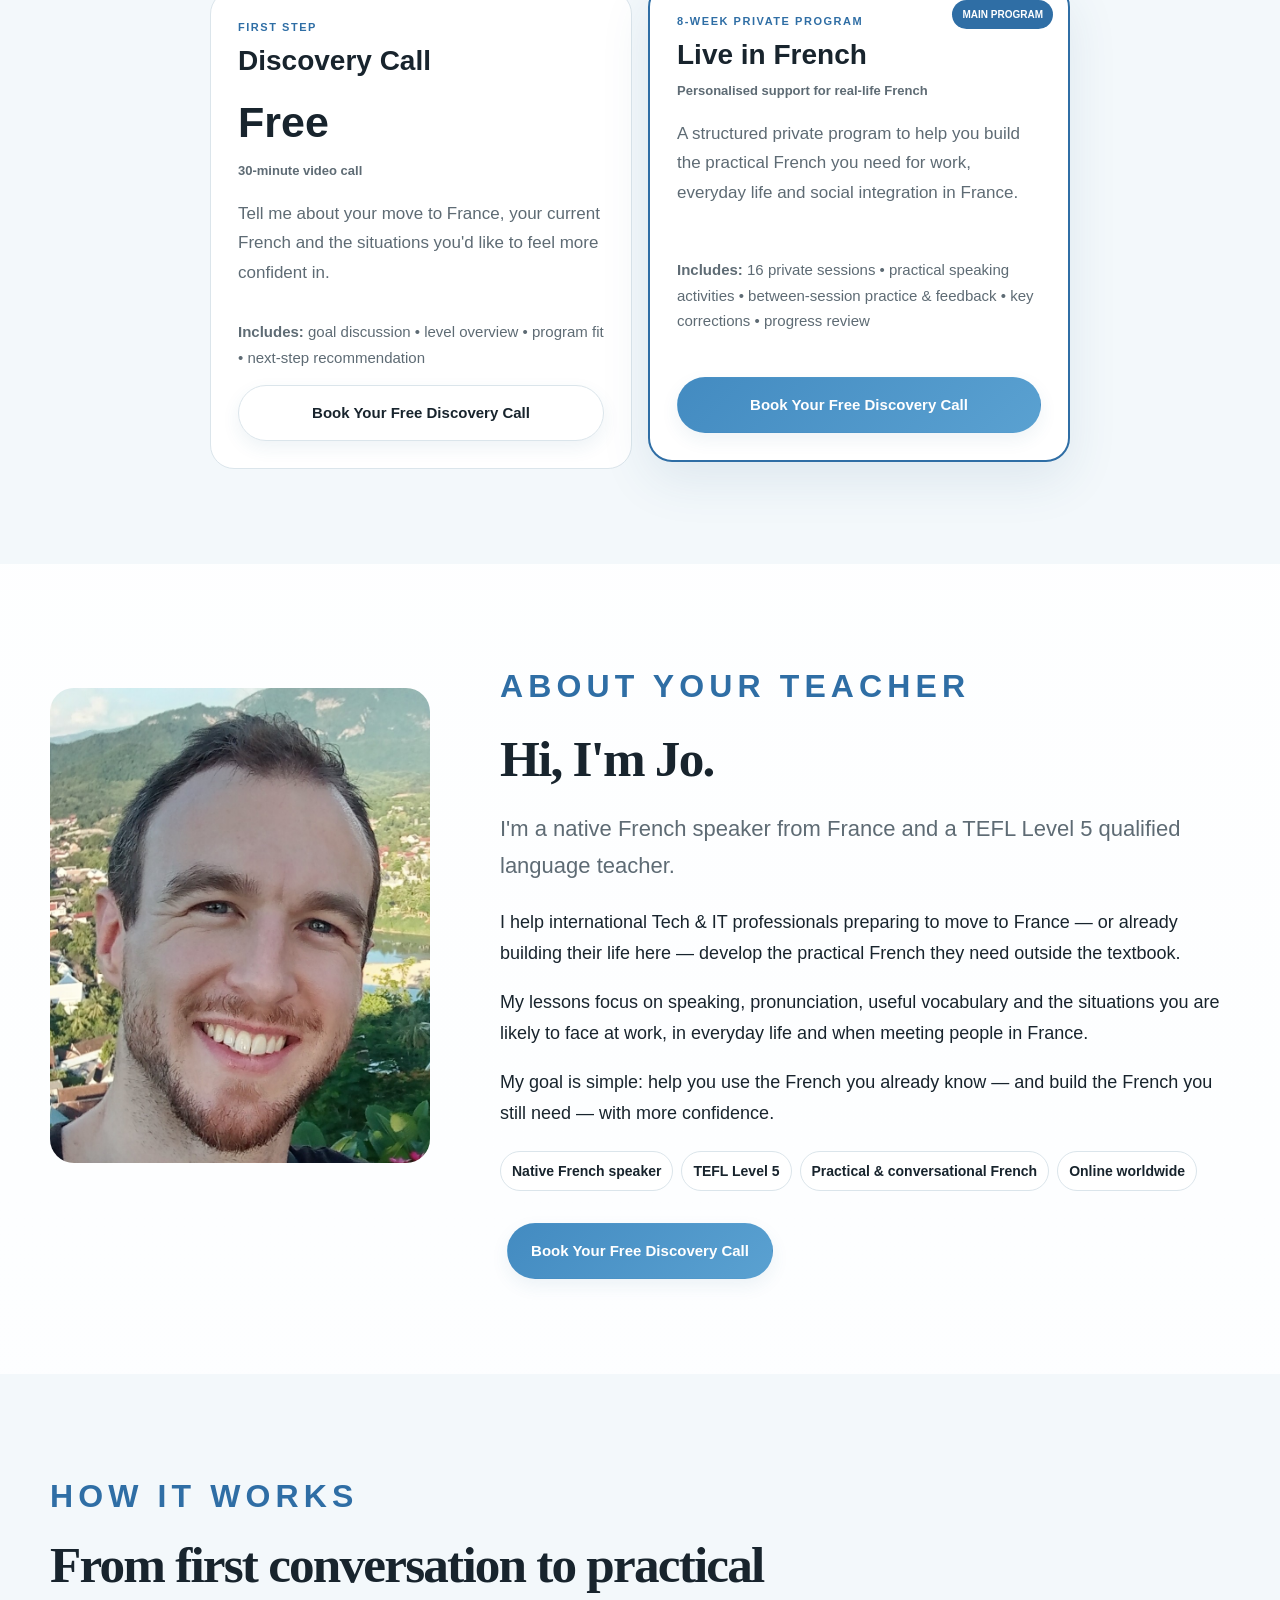
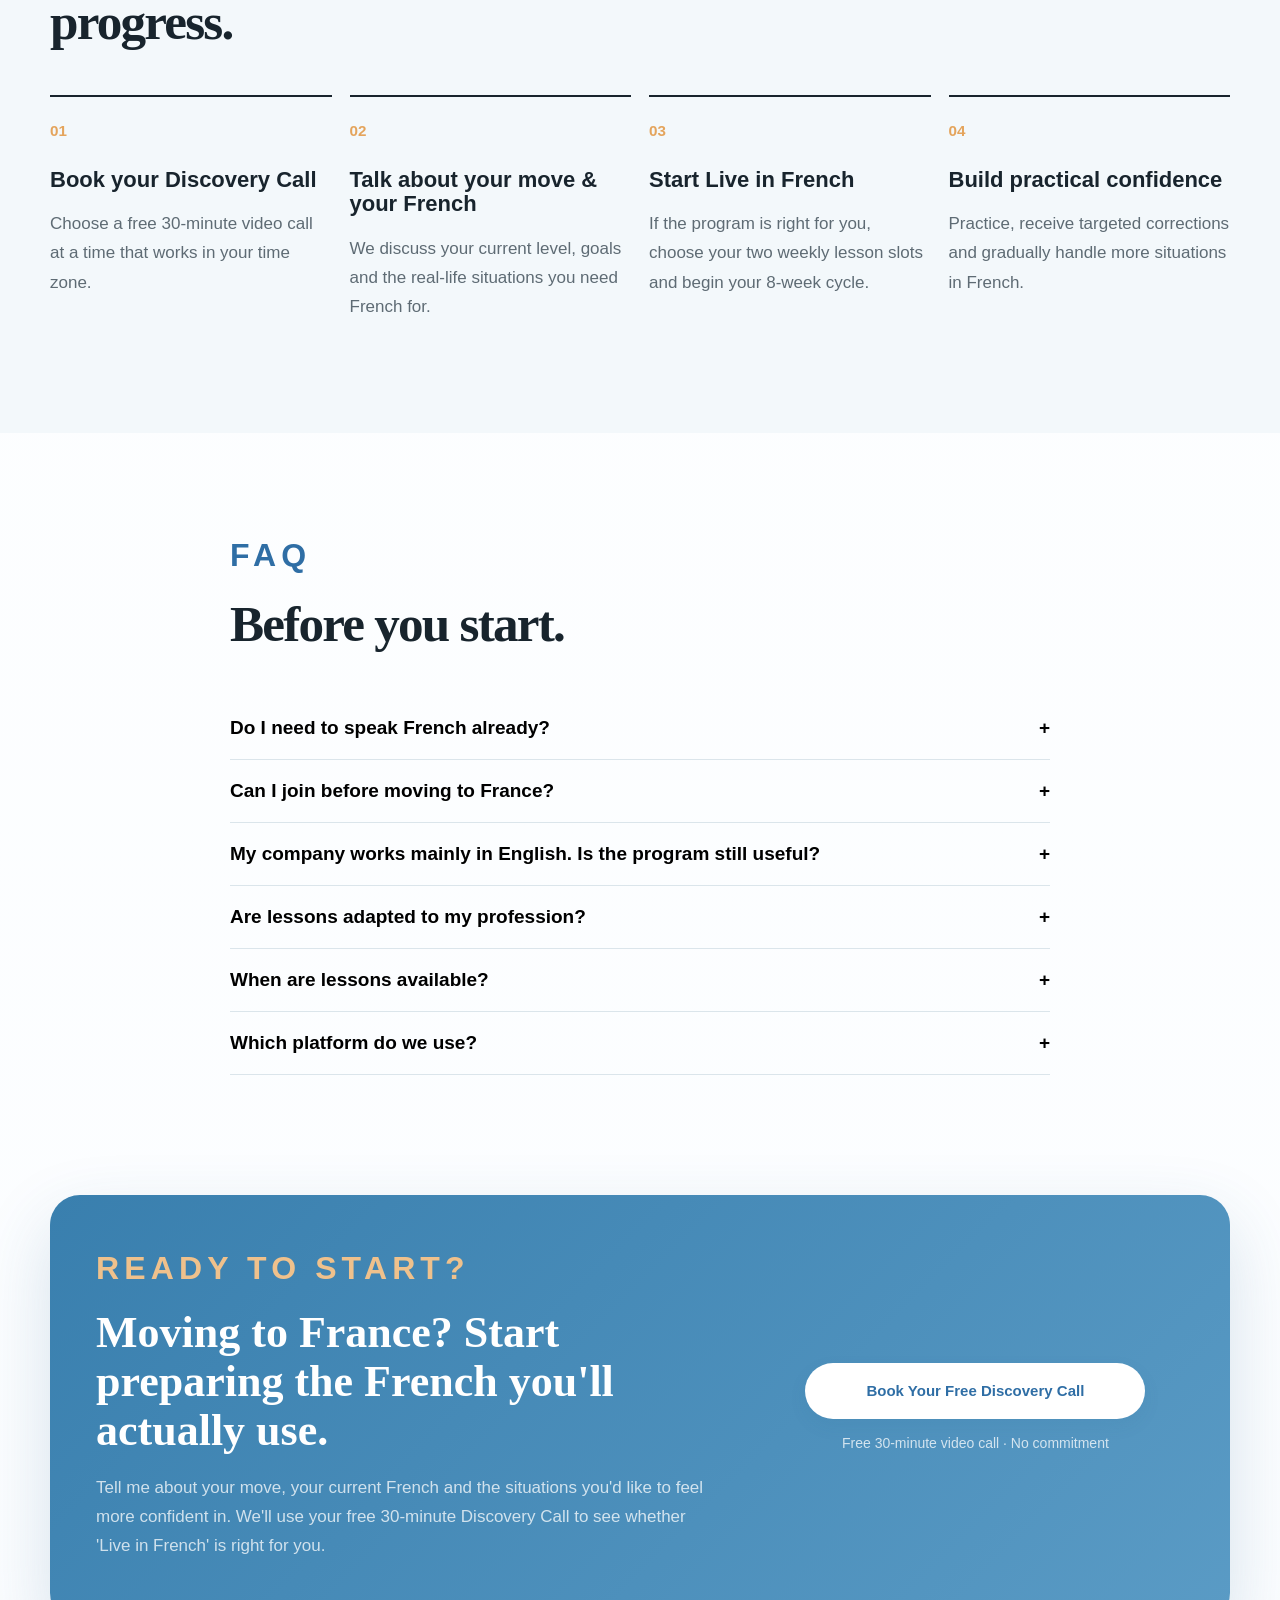
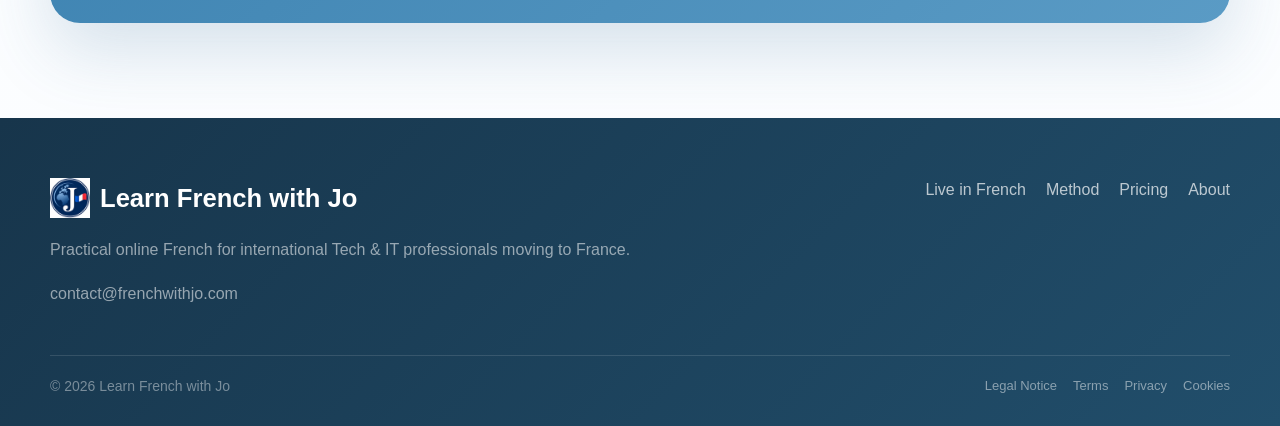
==== commit 381ce564: "french-conversation-lessons page" ====
--- a/index.html
+++ b/index.html
@@ -4,12 +4,13 @@
   <meta charset="utf-8">
   <meta name="viewport" content="width=device-width, initial-scale=1">
 
-  <title>Learn French with Jo | French for Tech & IT Professionals</title>
+  <title>Online French Lessons for Life in France | Learn French with Jo</title>
 
   <meta
     name="description"
-    content="Practical online French lessons for international Tech & IT professionals moving to France or recently arrived. Improve your speaking, confidence and everyday communication."
-  >
+    content="Moving to France or already living here? Build confidence speaking French with practical, personalized online lessons focused on real-life conversations."
+>
+
 
   <meta name="robots" content="index, follow">
 
@@ -54,7 +55,13 @@
     <div class="container hero-simple">
       <div class="eyebrow">ONLINE FRENCH FOR INTERNATIONAL TECH &amp; IT PROFESSIONALS</div>
       <h1>Moving to France?<br><em>Learn the French you'll actually need.</em></h1>
-      <p class="lead">I help international Tech &amp; IT professionals preparing to move to France — or recently arrived — build the practical French they need for work, everyday life and social integration.</p>
+      <p class="lead">
+  I help international Tech &amp; IT professionals moving to France
+  — or already living here — improve their spoken French through
+  personalized online French conversation lessons.
+  Practice real-life situations, build confidence speaking French,
+  and communicate more naturally at work and in everyday life.
+</p>
       <div class="actions">
         <a class="btn primary" href="#discovery">Book a Free 30-Minute Discovery Call</a>
         <a class="btn ghost" href="#program">Discover Live in French</a>
@@ -71,10 +78,68 @@
     <div class="container strip-grid">
       <div><strong>8 weeks</strong><span>A clear learning cycle</span></div>
       <div><strong>16 private sessions</strong><span>2 × 50 min per week</span></div>
-      <div><strong>A1–B2</strong><span>Adapted to your current level</span></div>
+      <div><strong>A0–B2</strong><span>Adapted to your current level</span></div>
       <div><strong>Real-life French</strong><span>Work • Everyday life • Social life</span></div>
     </div>
   </div>
+
+
+<section id="speaking-challenges">
+  <div class="container">
+    <div class="heading">
+      <div class="eyebrow">SOUND FAMILIAR?</div>
+
+      <h2>
+        You know some French.
+        But speaking it is another story.
+      </h2>
+
+      <p>
+        Learning French grammar is one thing.
+        Using French naturally in everyday conversations
+        is another.
+      </p>
+    </div>
+
+    <div class="grid3">
+      <article class="card service-card">
+        <div class="icon">💬</div>
+        <h3>You struggle to speak spontaneously</h3>
+        <p>
+          You know the words, but when someone asks
+          you a question in French, finding the right
+          answer takes time.
+        </p>
+      </article>
+
+      <article class="card service-card">
+        <div class="icon">👂</div>
+        <h3>French people speak too fast</h3>
+        <p>
+          You understand textbook French, but real
+          conversations sound completely different.
+        </p>
+      </article>
+
+      <article class="card service-card">
+        <div class="icon">🧠</div>
+        <h3>You translate everything in your head</h3>
+        <p>
+          You think in English first, then translate
+          into French, making conversations feel
+          slow and stressful.
+        </p>
+      </article>
+    </div>
+
+    <div class="challenges-conclusion">
+      <p>
+        That's exactly what we work on in Live in French: practical conversations, personalized feedback and real-life speaking activities to help you use French more naturally and confidently.
+      </p>
+    </div>
+  </div>
+</section>
+
 
   <section id="program">
     <div class="container">
--- a/style.css
+++ b/style.css
@@ -494,6 +494,19 @@
   text-align:center;
 }
 
+#speaking-challenges {
+  padding-bottom: 0px;
+}
+
+.challenges-conclusion {
+  width: 100%;
+  max-width: none;
+  margin: 24px 0 0;
+  color: var(--muted);
+  font-size: 1.25rem;
+  line-height: 1.7;
+}
+
 /* ---------- Method ---------- */
 
 .method{
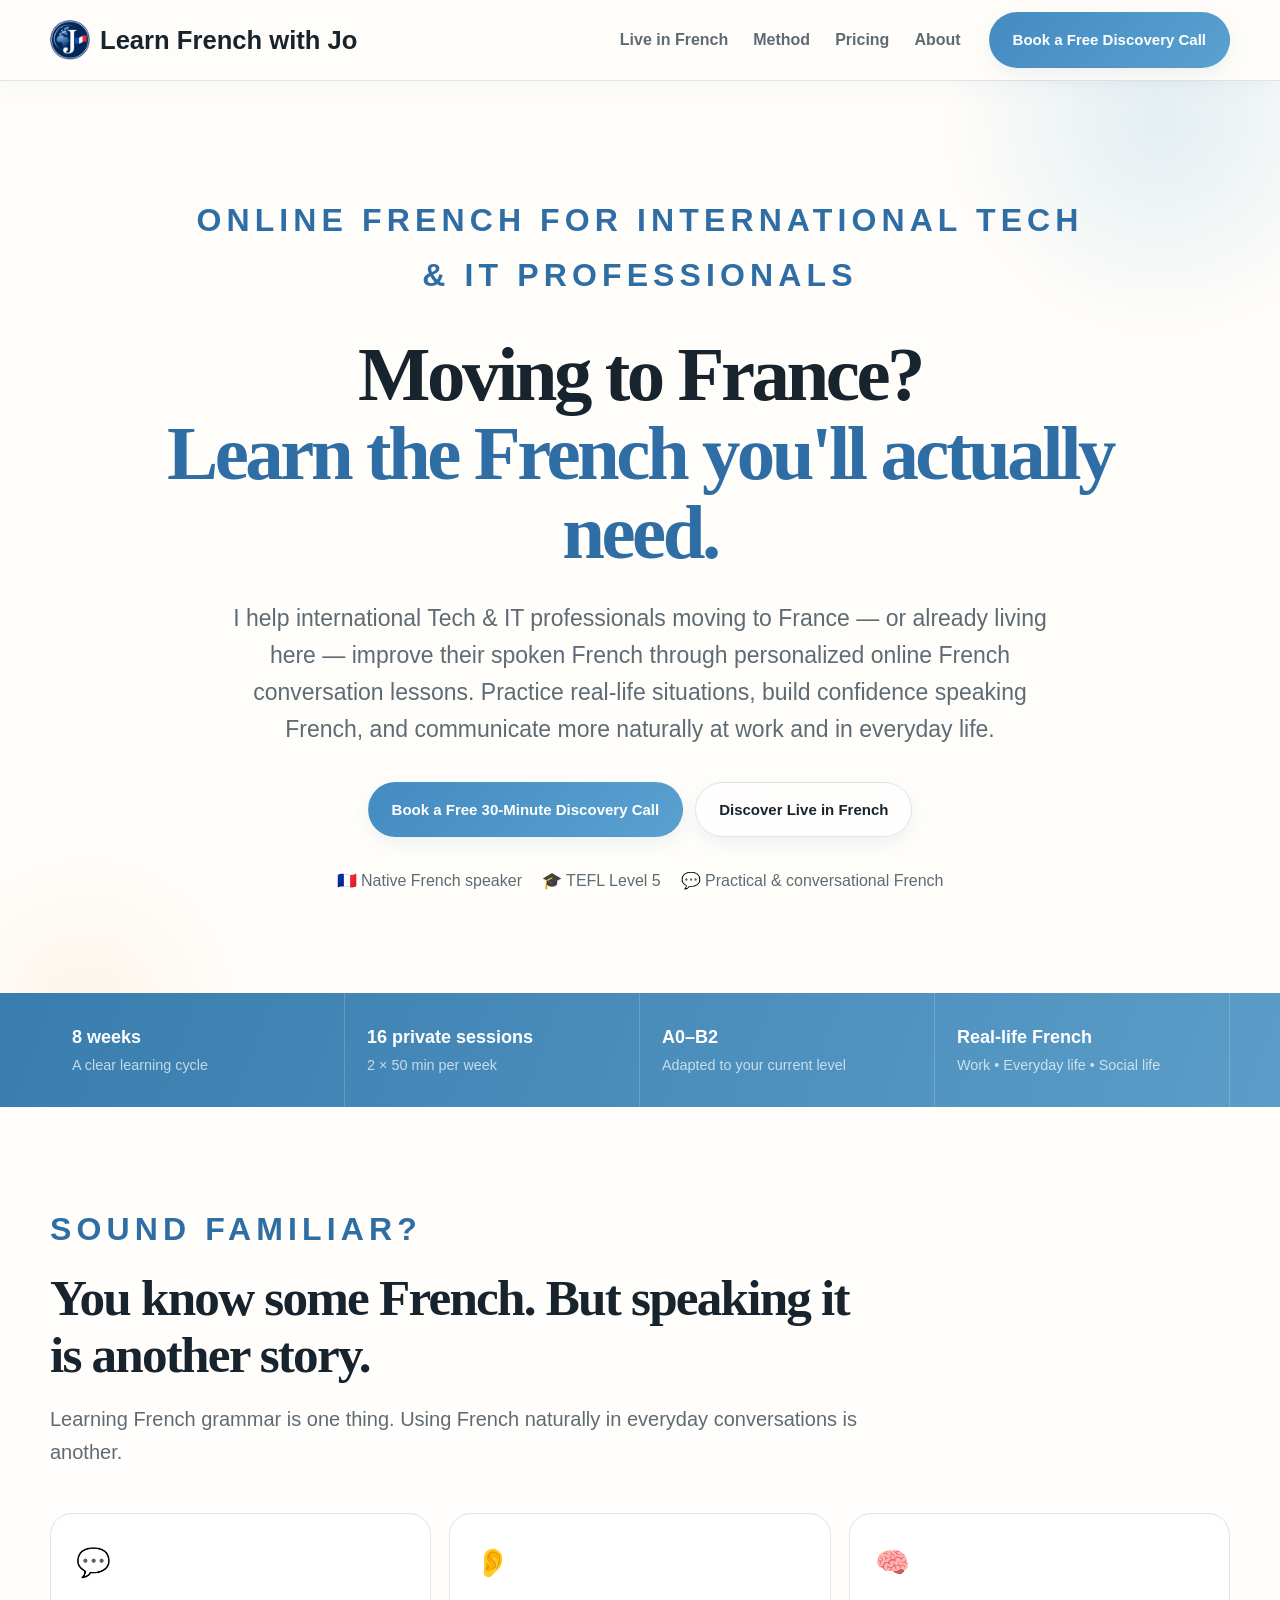
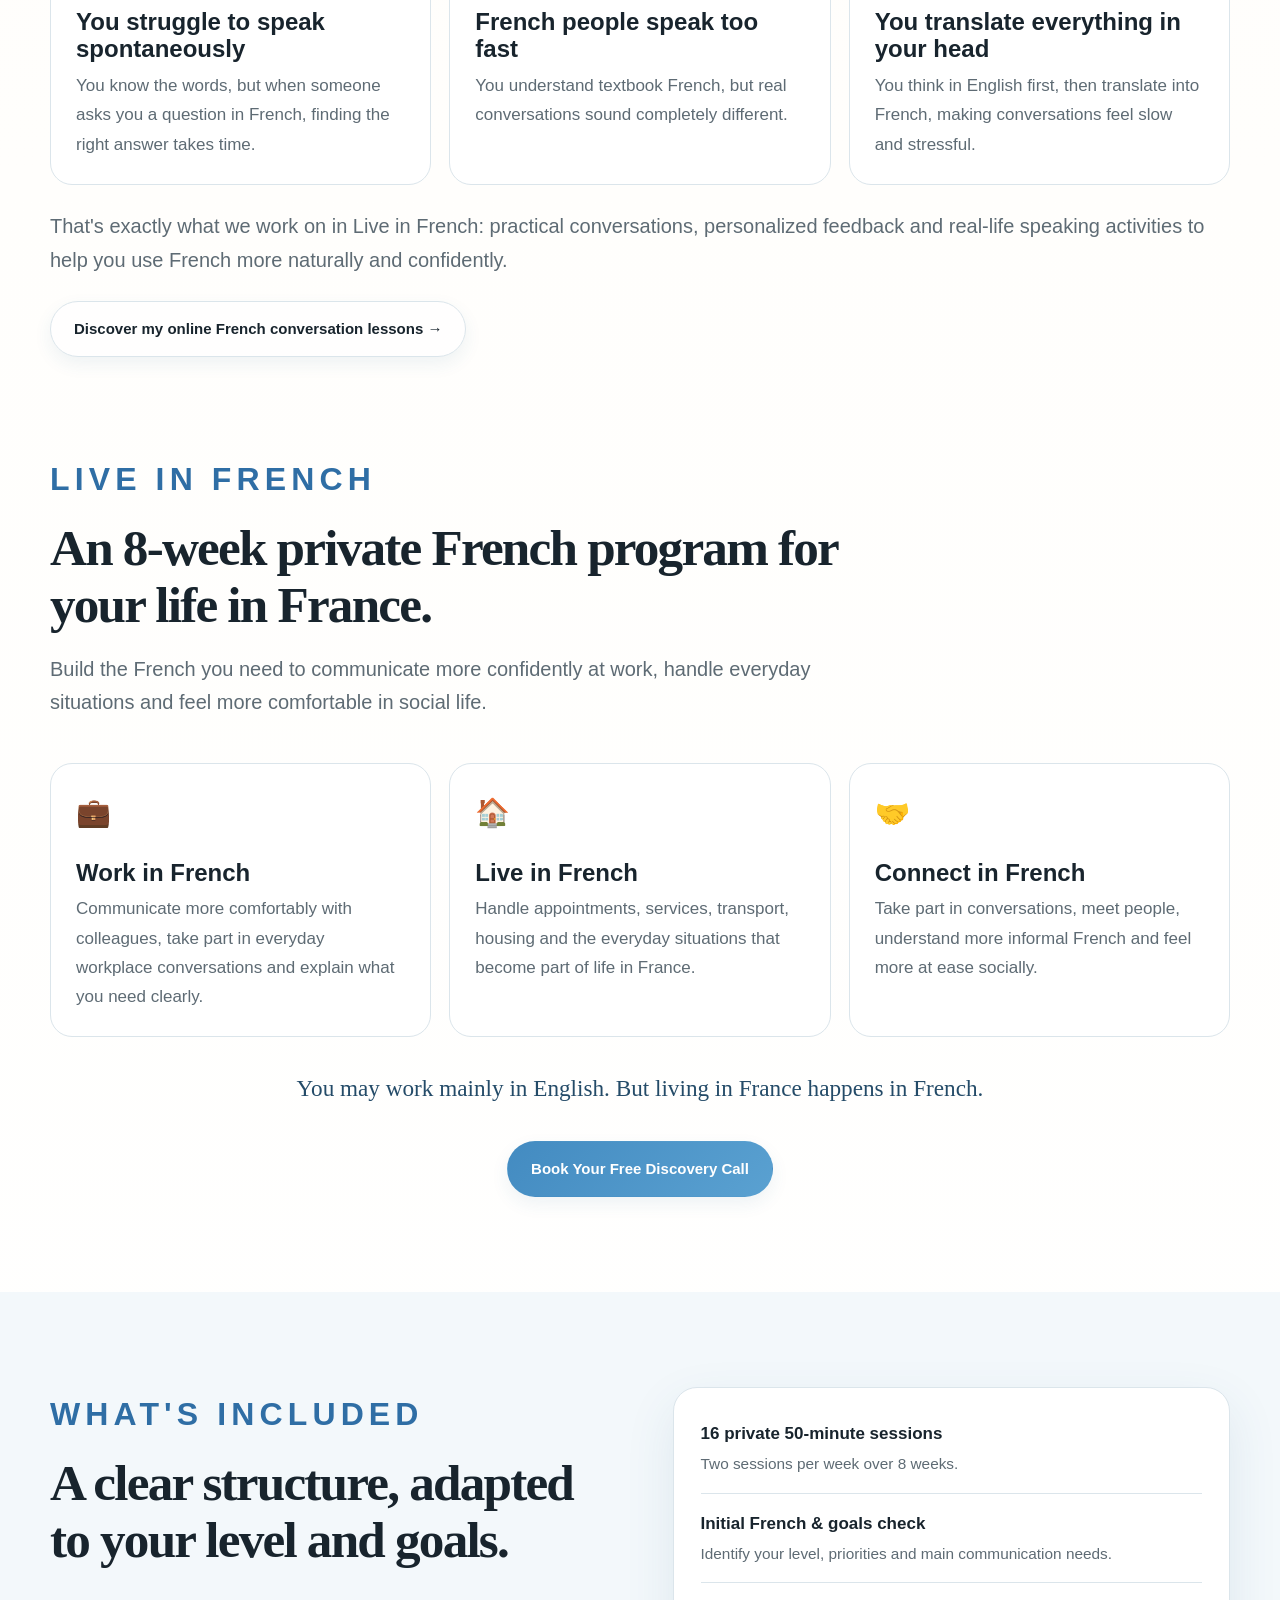
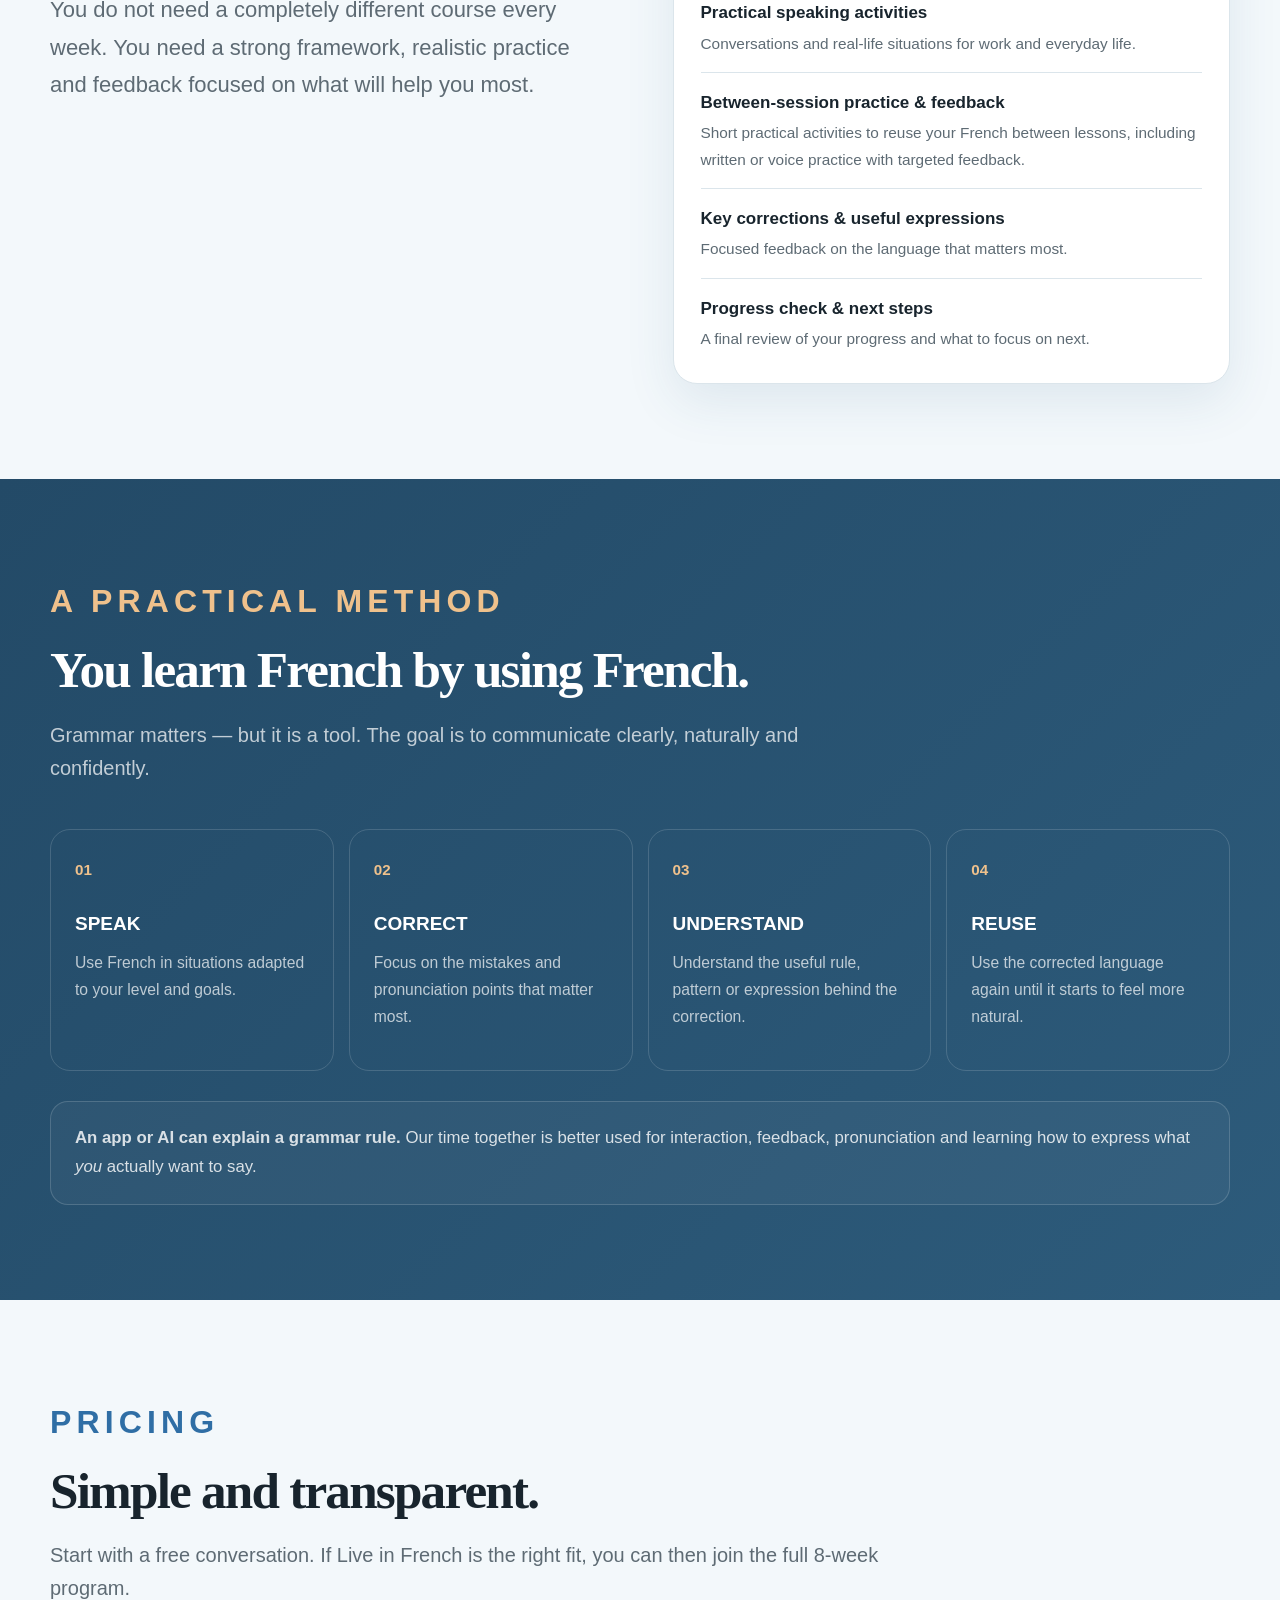
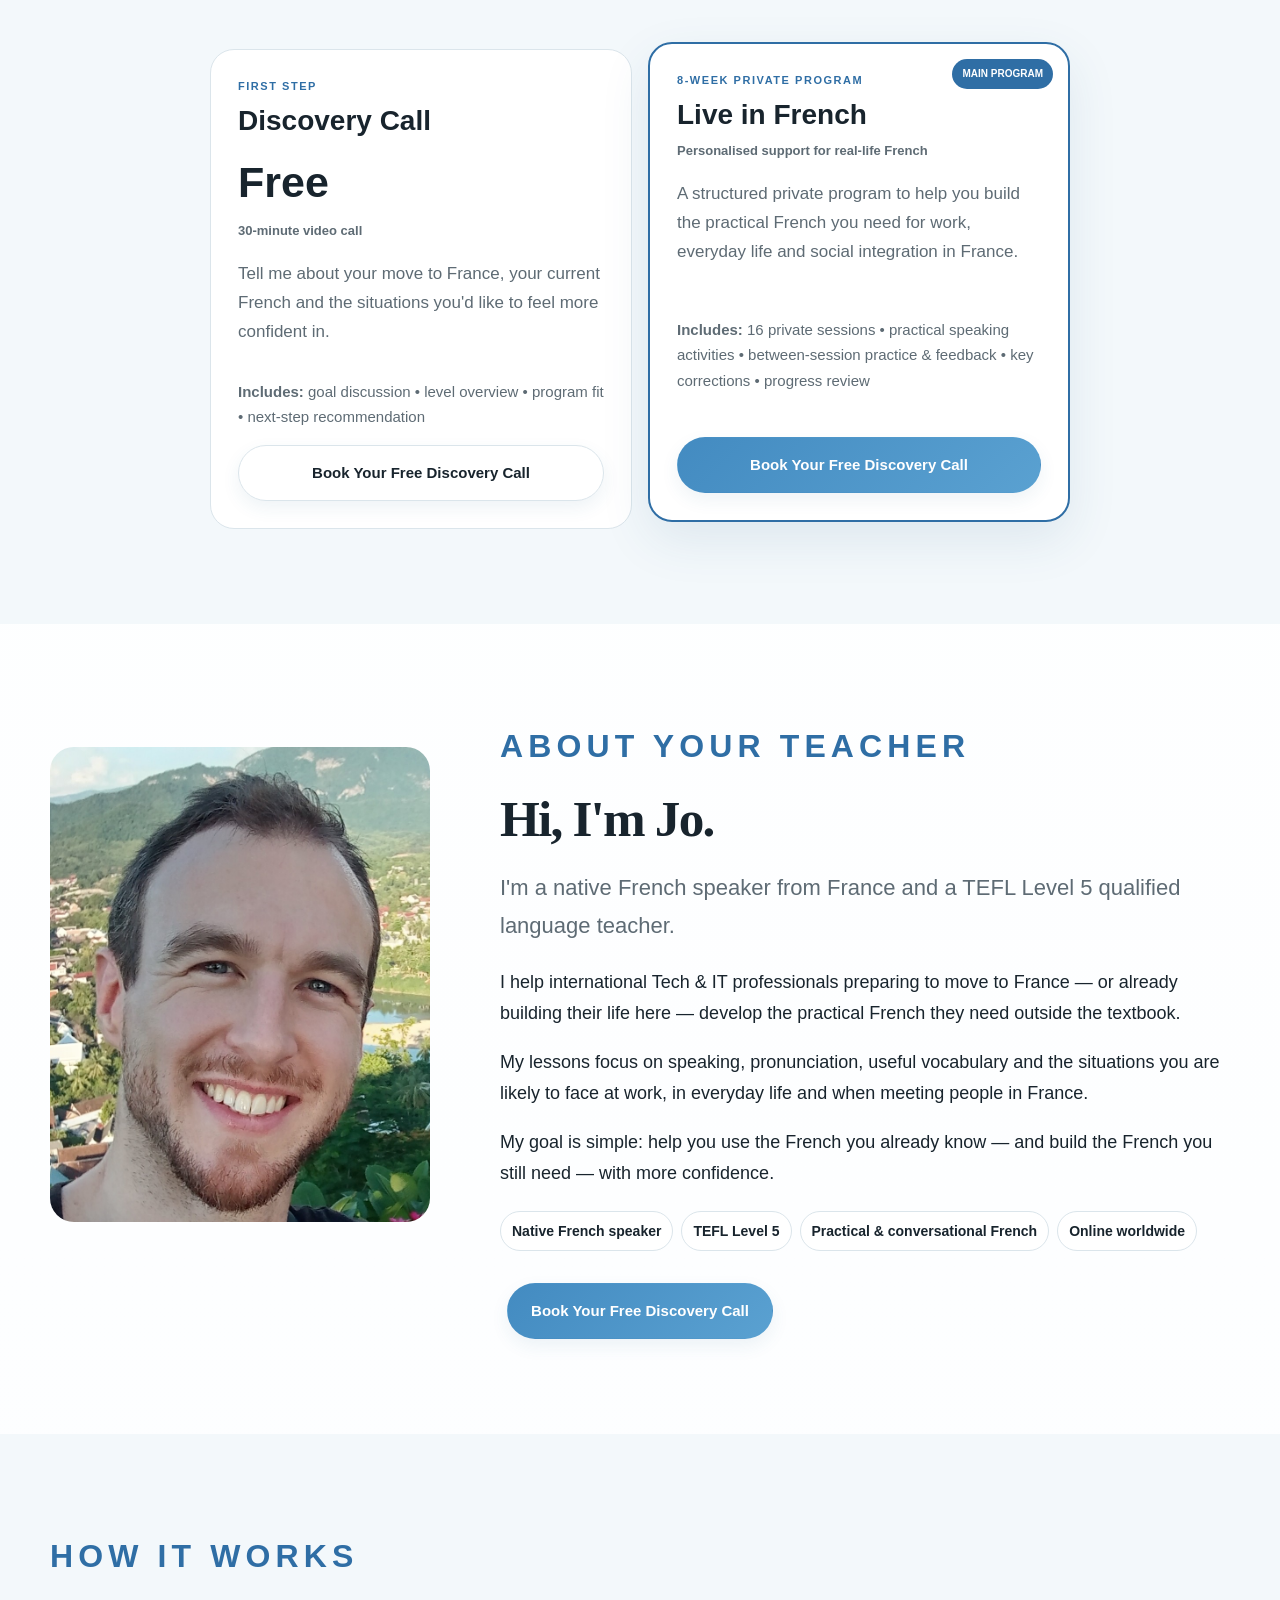
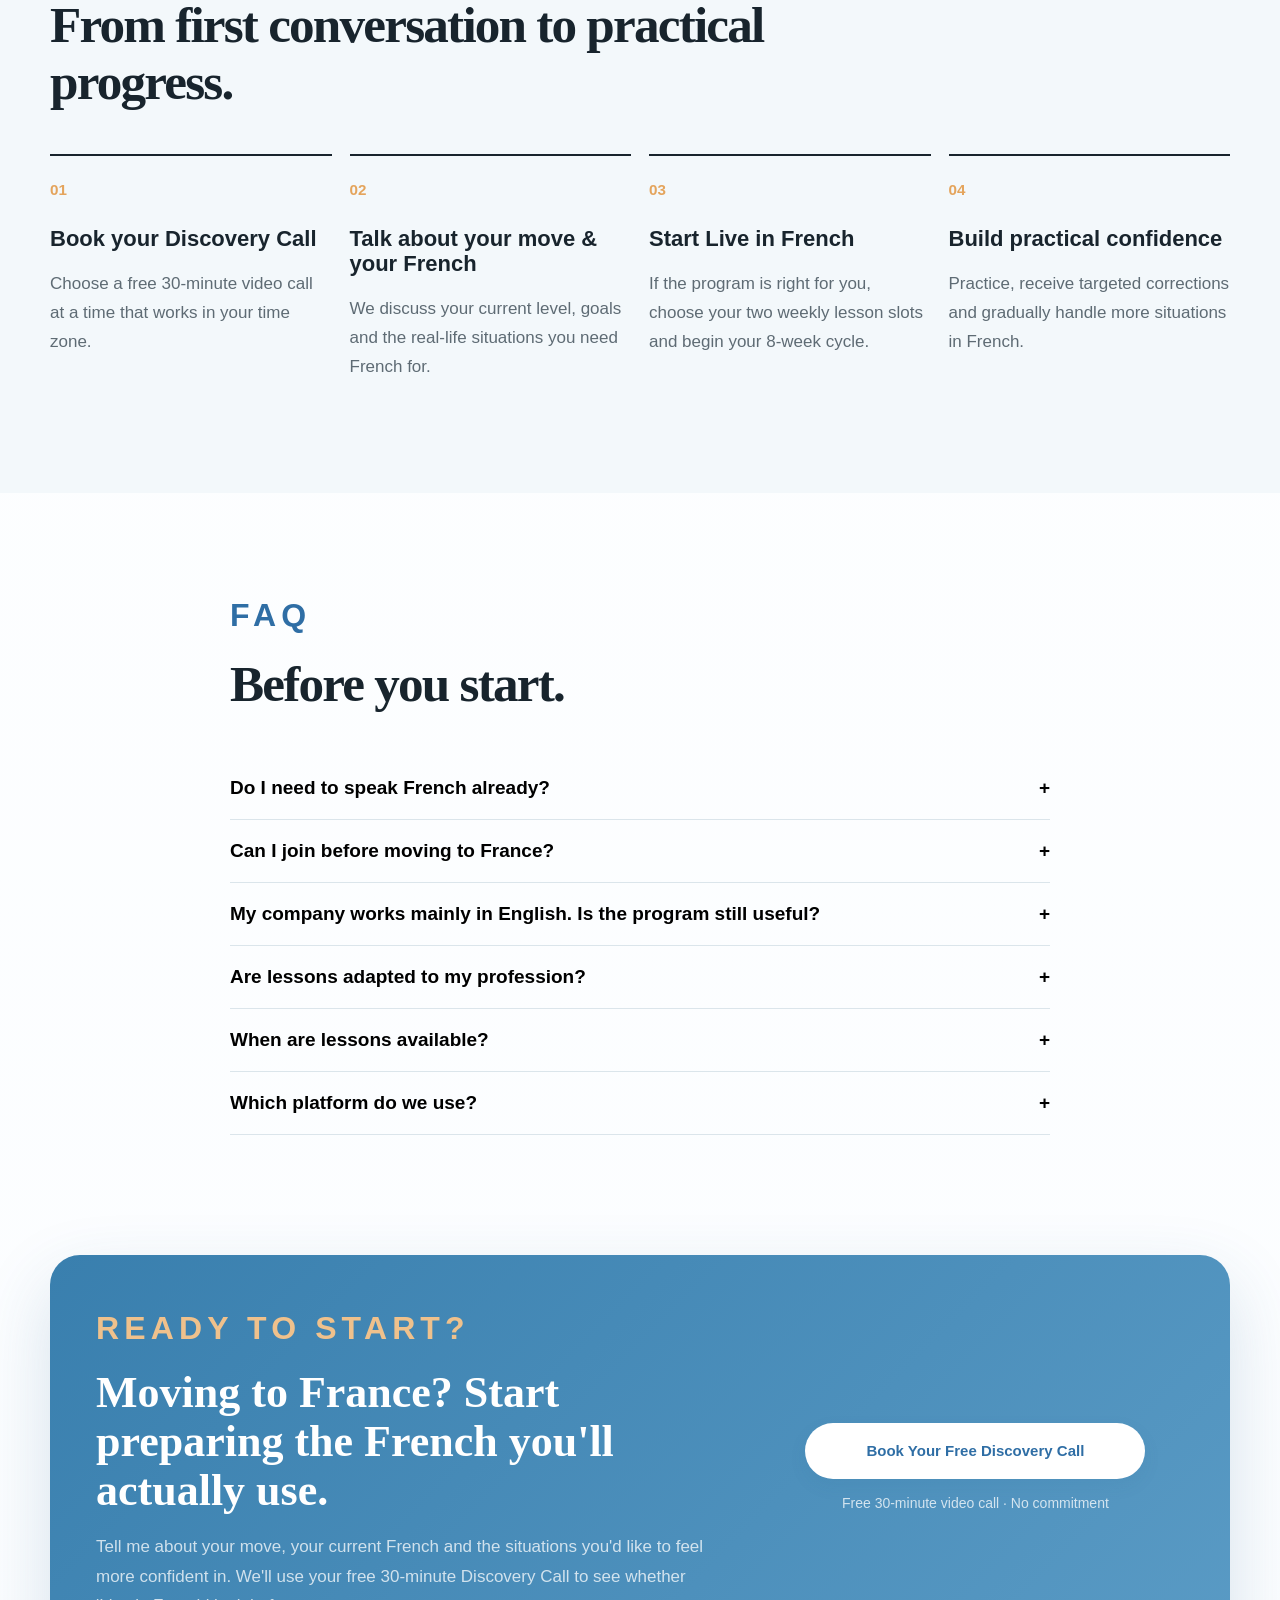
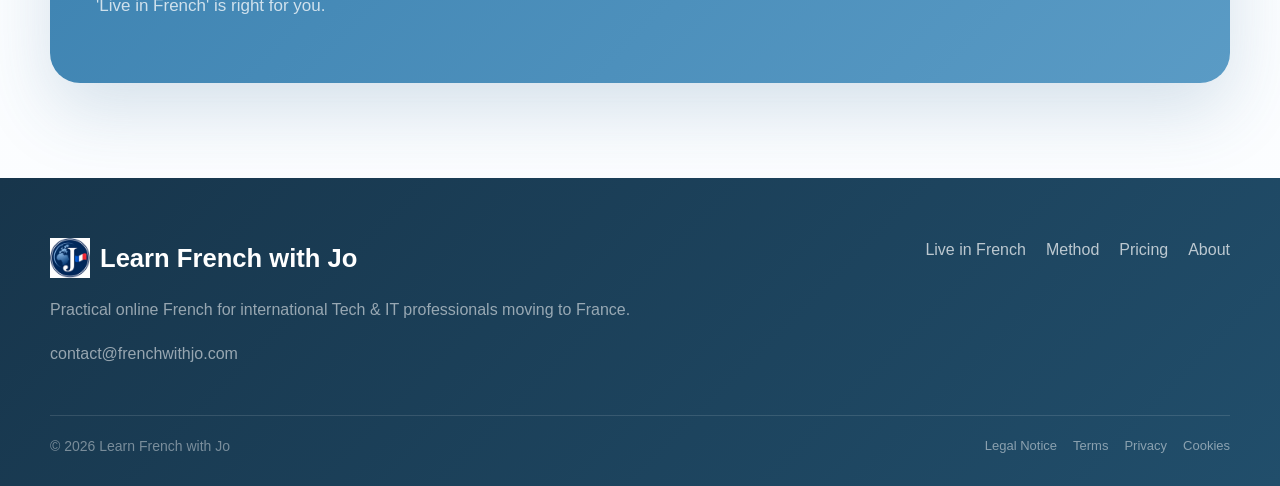
==== commit 96b982c2: "conversation page changes" ====
--- a/index.html
+++ b/index.html
@@ -137,7 +137,15 @@
         That's exactly what we work on in Live in French: practical conversations, personalized feedback and real-life speaking activities to help you use French more naturally and confidently.
       </p>
     </div>
-  </div>
+    <div style="margin-top: 24px;">
+  <a href="/french-conversation-lessons/" class="btn ghost">
+    Discover my online French conversation lessons →
+  </a>
+</div>
+  </div>
+
+  
+
 </section>
 
 
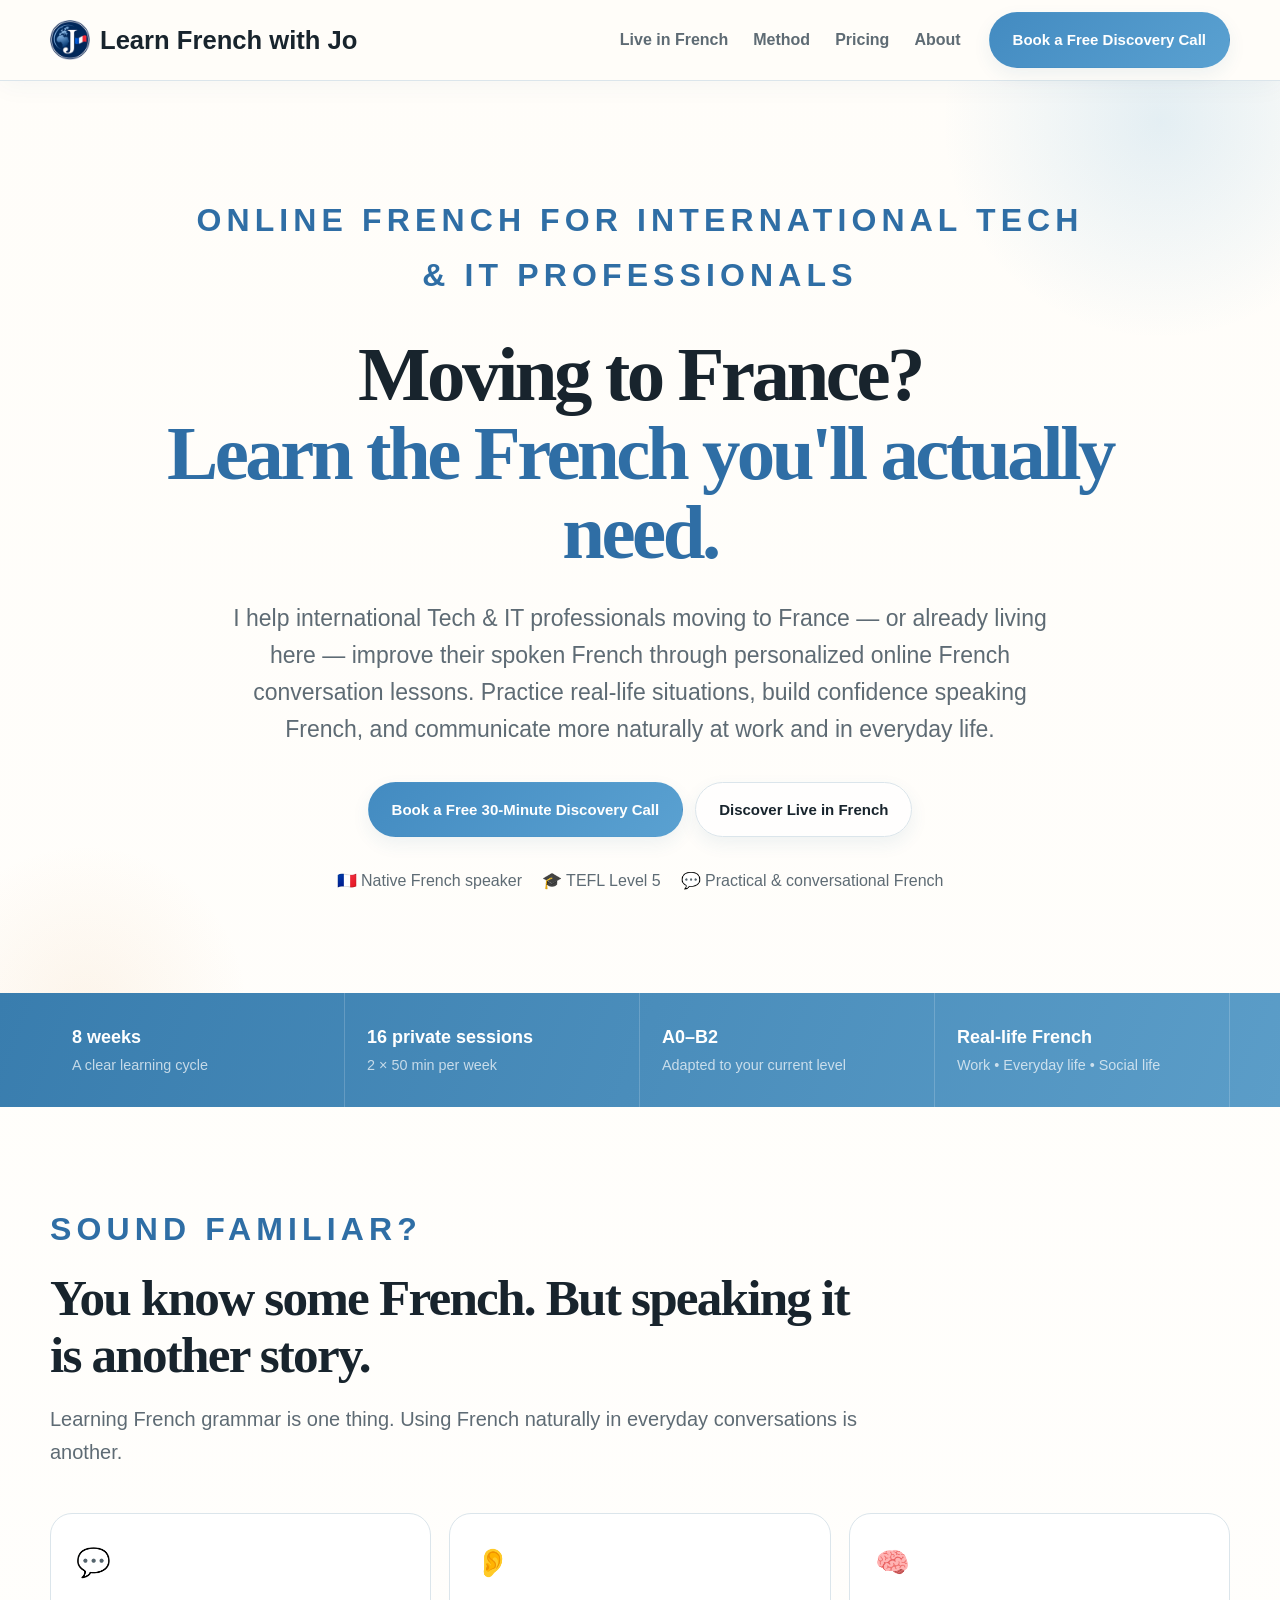
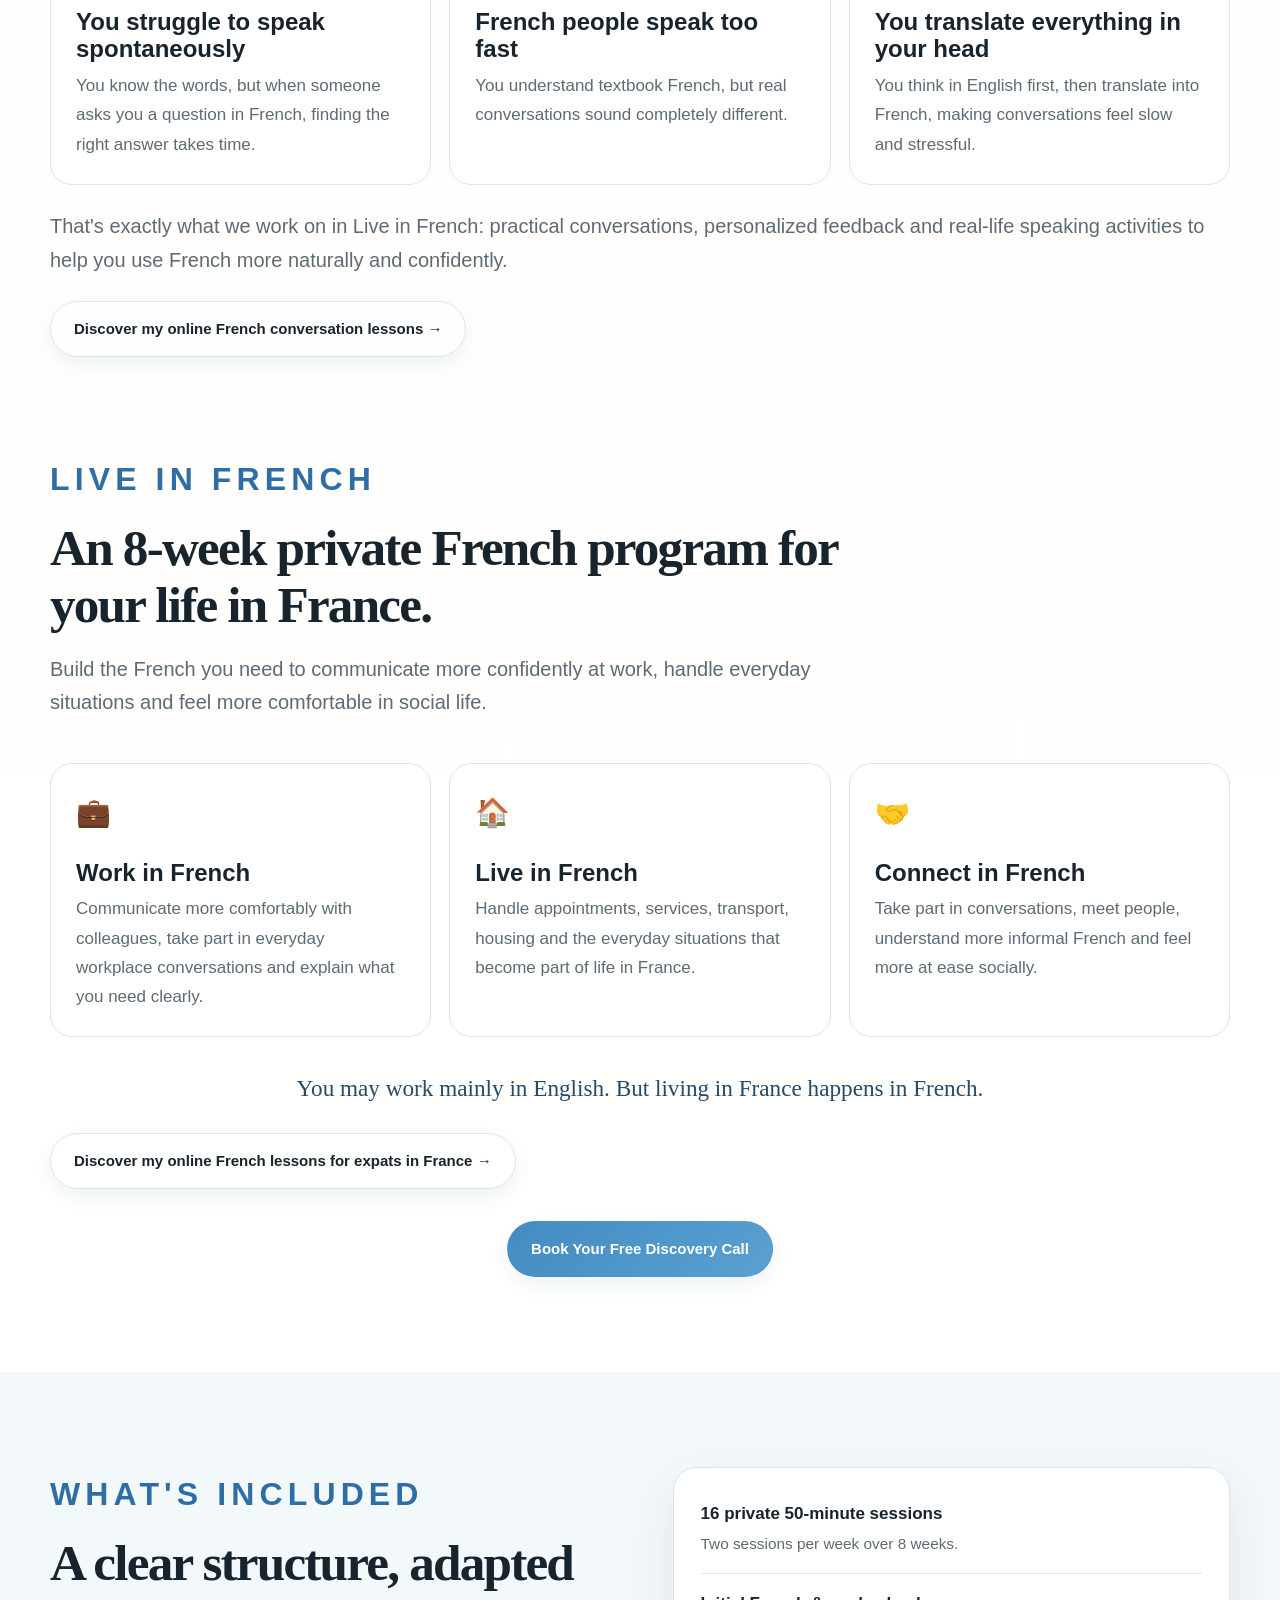
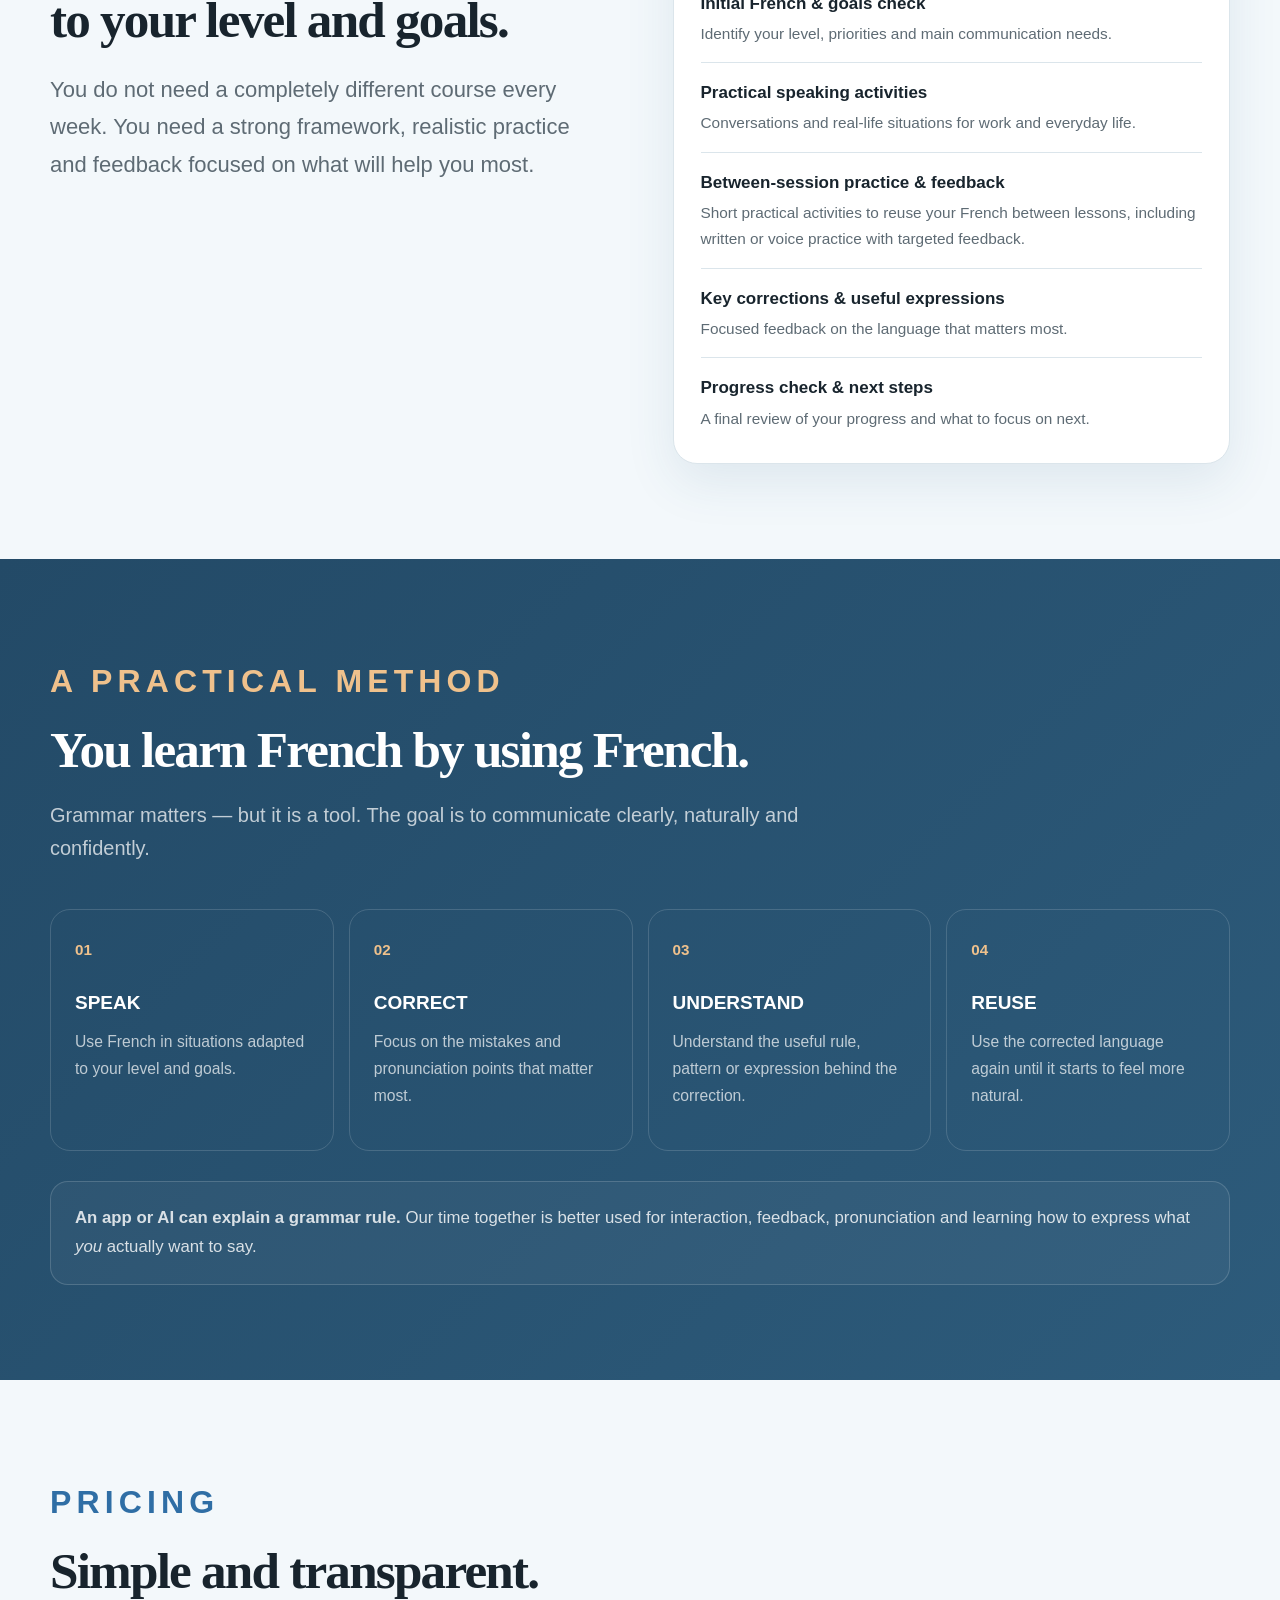
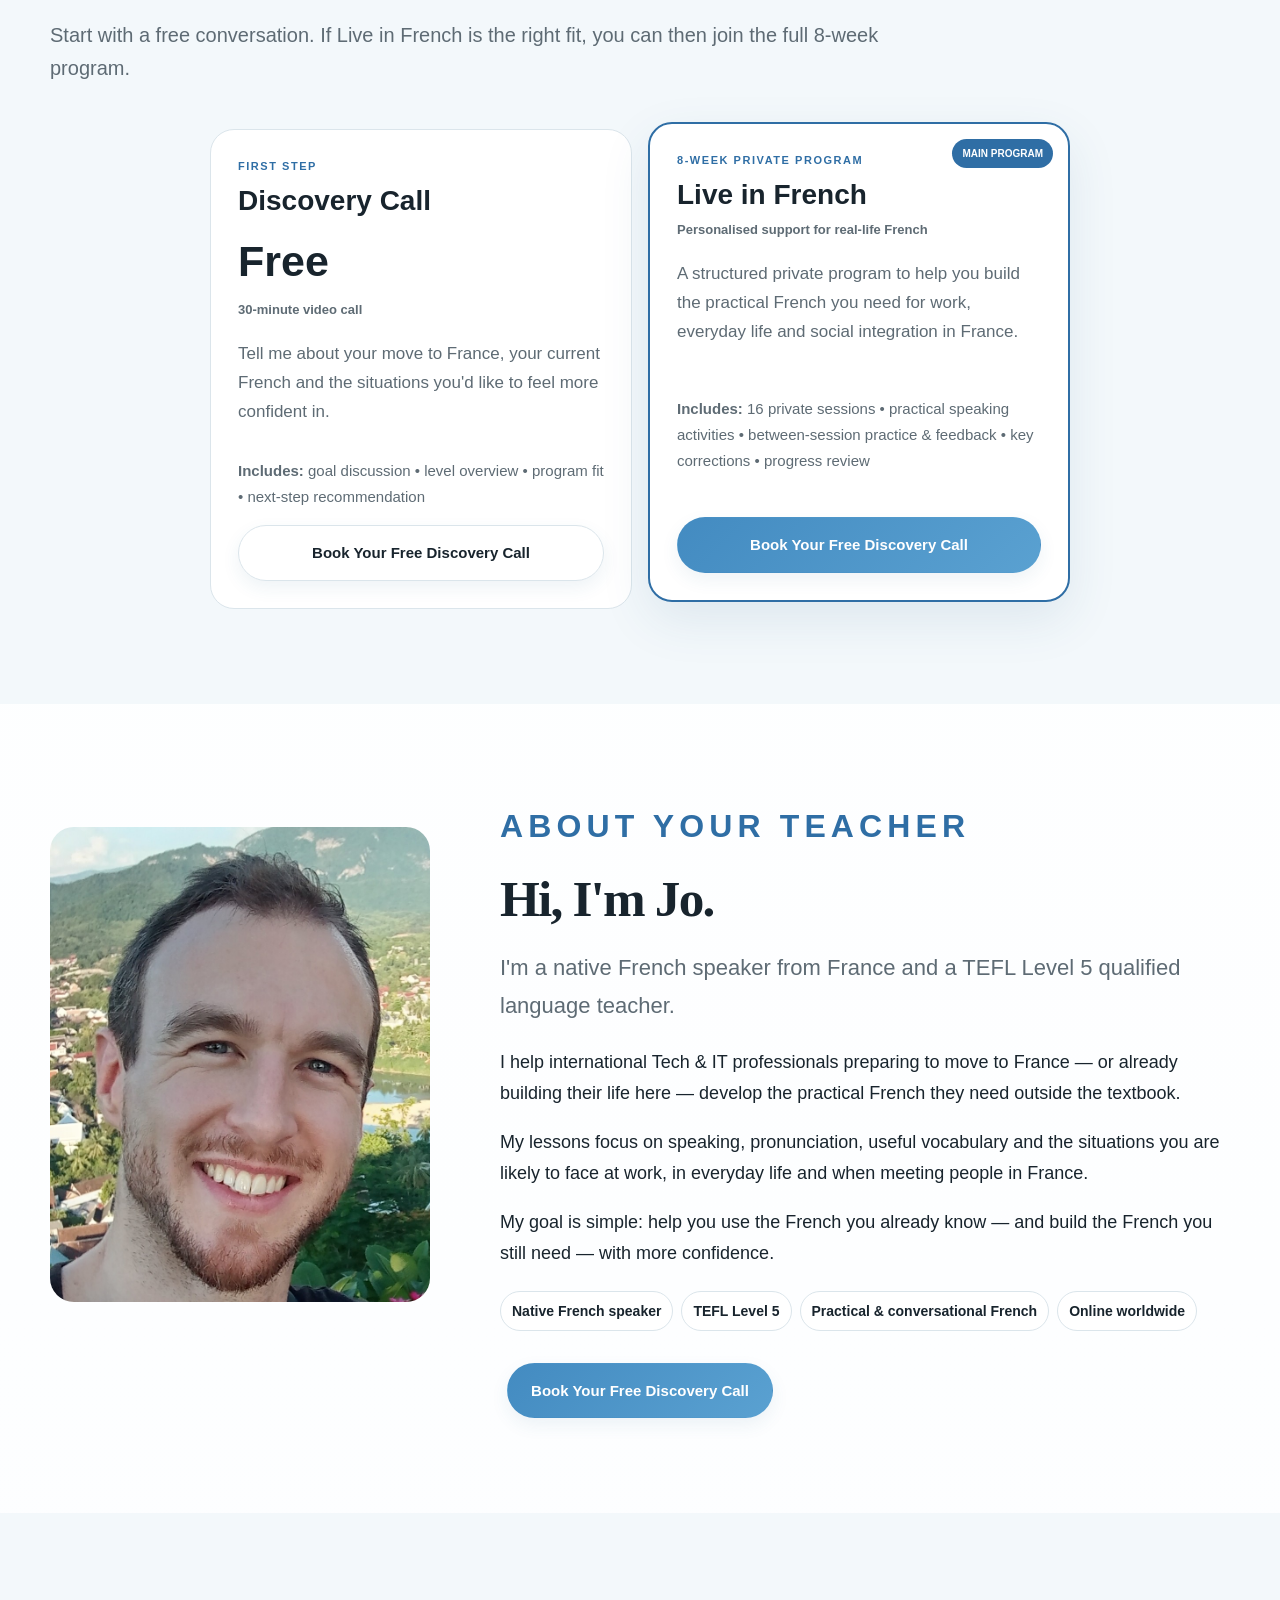
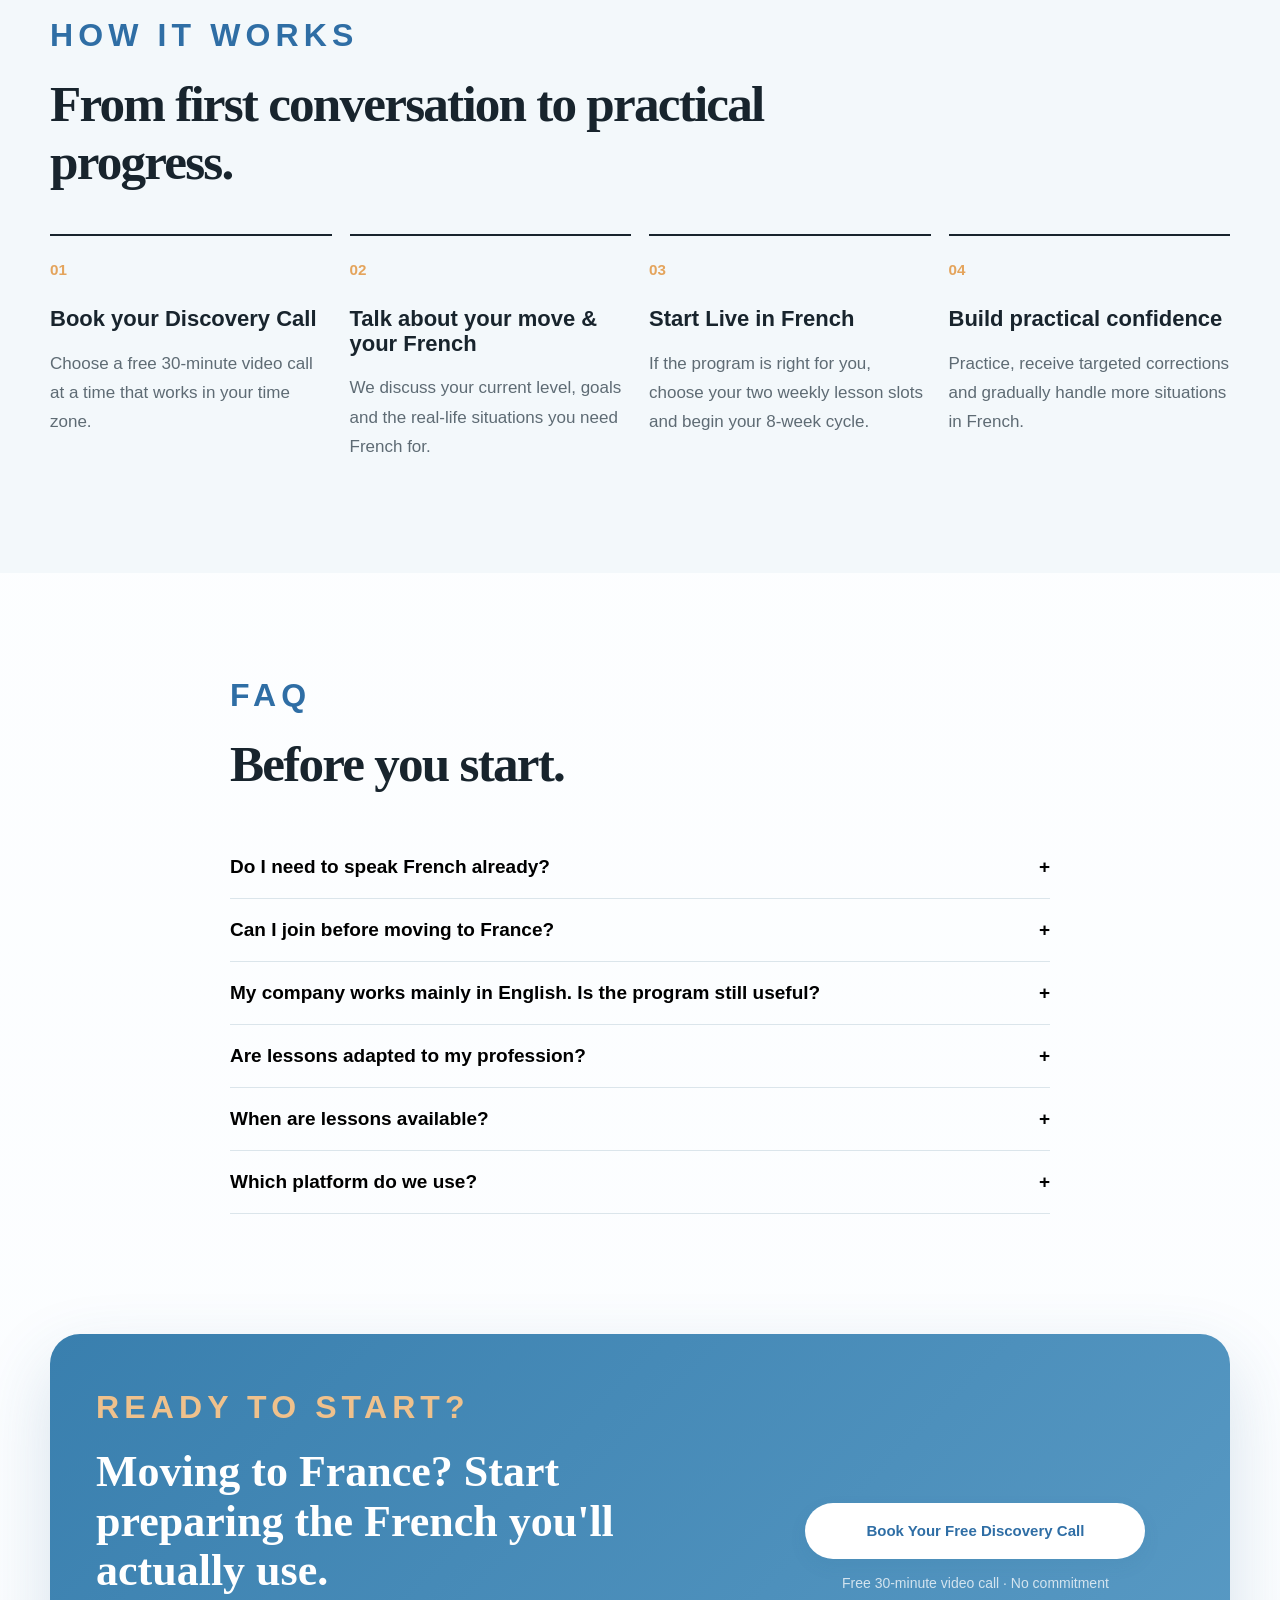
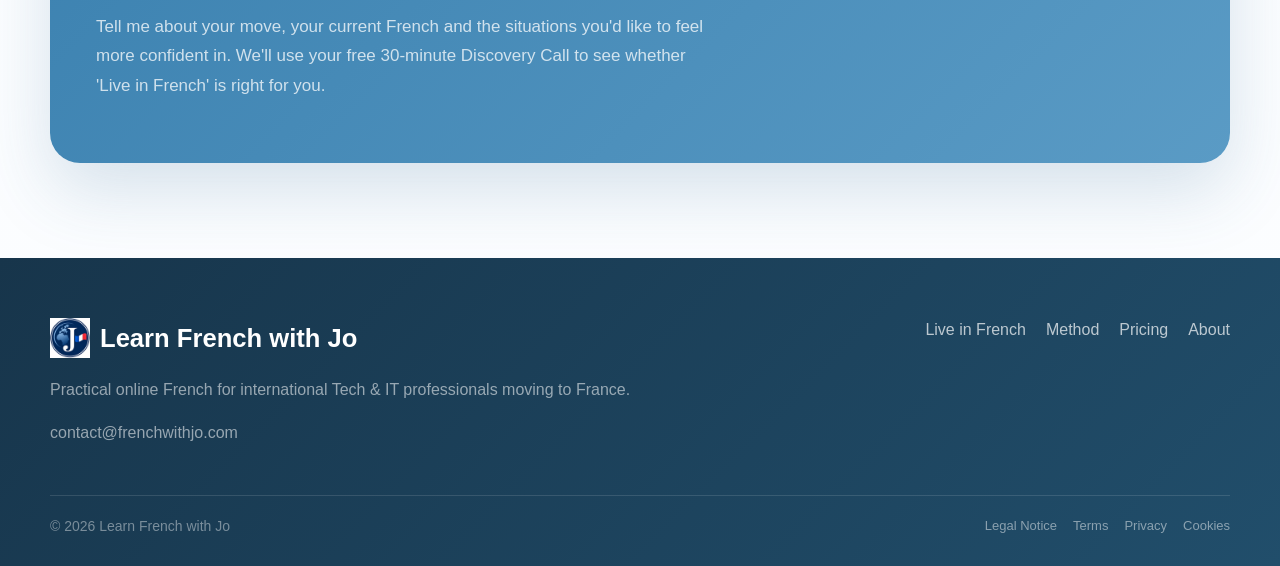
==== commit 1713c380: "update index.html" ====
--- a/index.html
+++ b/index.html
@@ -174,6 +174,11 @@
         </article>
       </div>
       <p class="program-line">You may work mainly in English. But living in France happens in French.</p>
+      <div style="margin-top: 24px;">
+  <a href="/french-lessons-for-expats/" class="btn ghost">
+    Discover my online French lessons for expats in France →
+  </a>
+</div>
     </div>
     <div class="section-cta">
   <a class="btn primary" href="#discovery">
@@ -335,7 +340,13 @@
   <section>
     <div class="container faq">
       <div class="heading"><div class="eyebrow">FAQ</div><h2>Before you start.</h2></div>
-      <button class="q"><span>Do I need to speak French already?</span><b>+</b></button><div class="a"><p>Live in French is designed mainly for A1–B2 learners. If you are not sure of your level, we can discuss it during the Discovery Call.</p></div>
+      <button class="q"><span>Do I need to speak French already?</span><b>+</b></button><div class="a"><p>
+    Not at all! Complete beginners (A0) are welcome.
+    Lessons are adapted to your level, from A0 to B2.
+    If you're starting from scratch, we'll begin with
+    essential vocabulary, useful expressions and simple
+    everyday conversations.
+  </p></div>
       <button class="q"><span>Can I join before moving to France?</span><b>+</b></button><div class="a"><p>Yes. You can prepare before your relocation or start once you arrive in France.</p></div>
       <button class="q"><span>My company works mainly in English. Is the program still useful?</span><b>+</b></button><div class="a"><p>Yes. Work is only one part of relocation. French becomes important in everyday situations, informal workplace conversations and social life.</p></div>
       <button class="q"><span>Are lessons adapted to my profession?</span><b>+</b></button><div class="a"><p>The program follows a clear framework, while activities and situations can be adapted to your goals and professional context.</p></div>
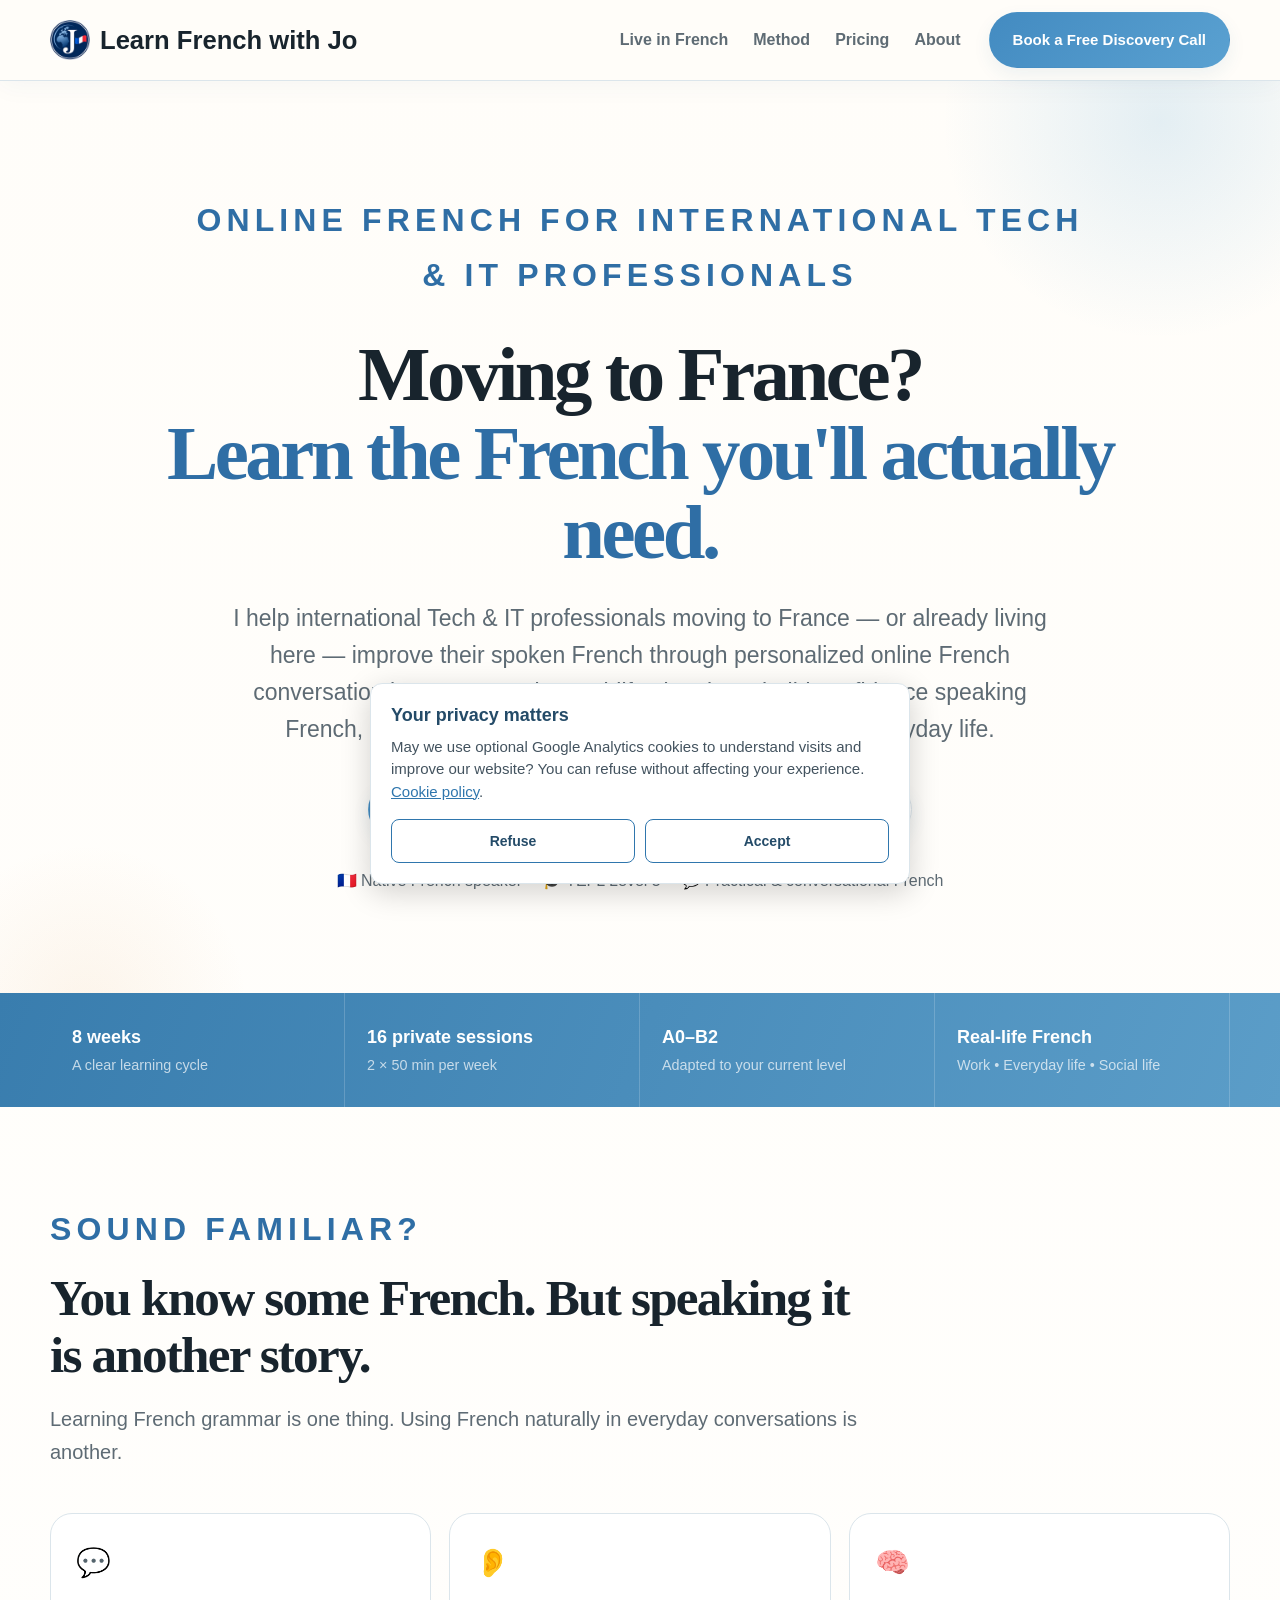
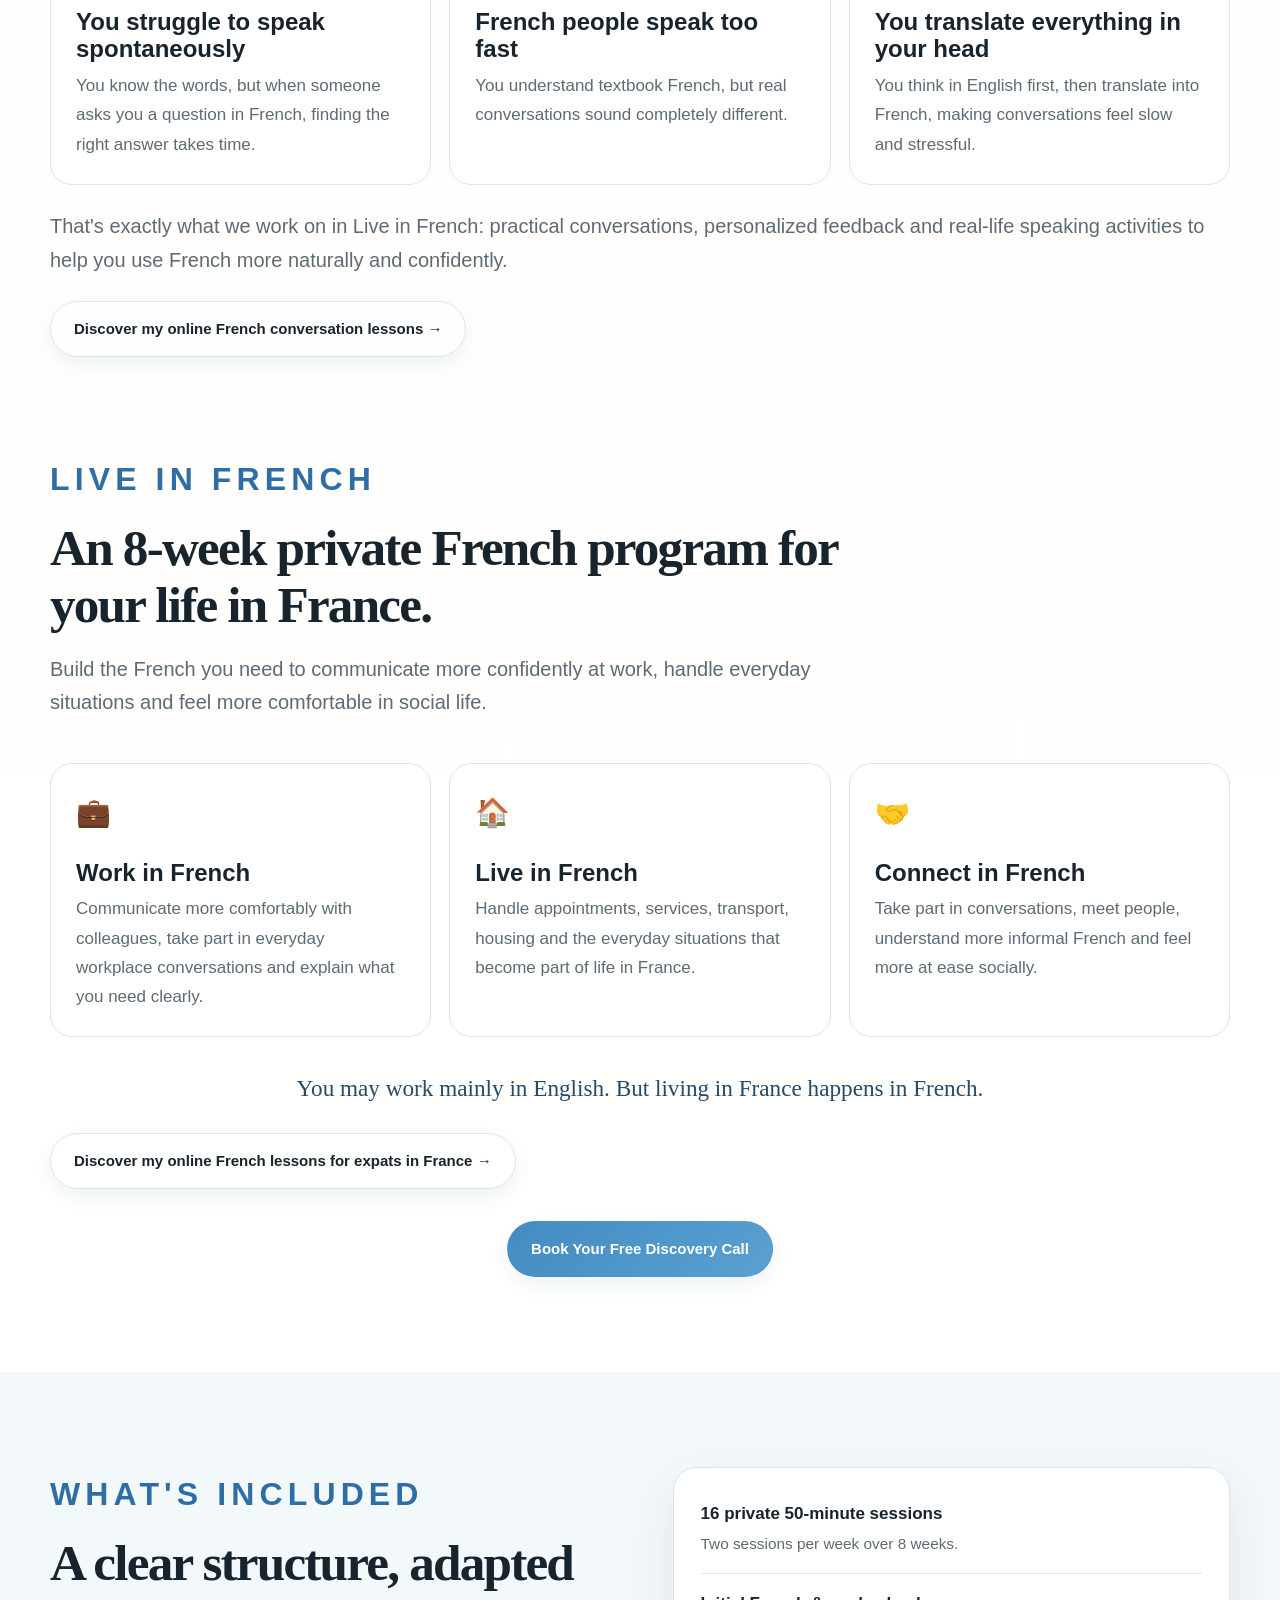
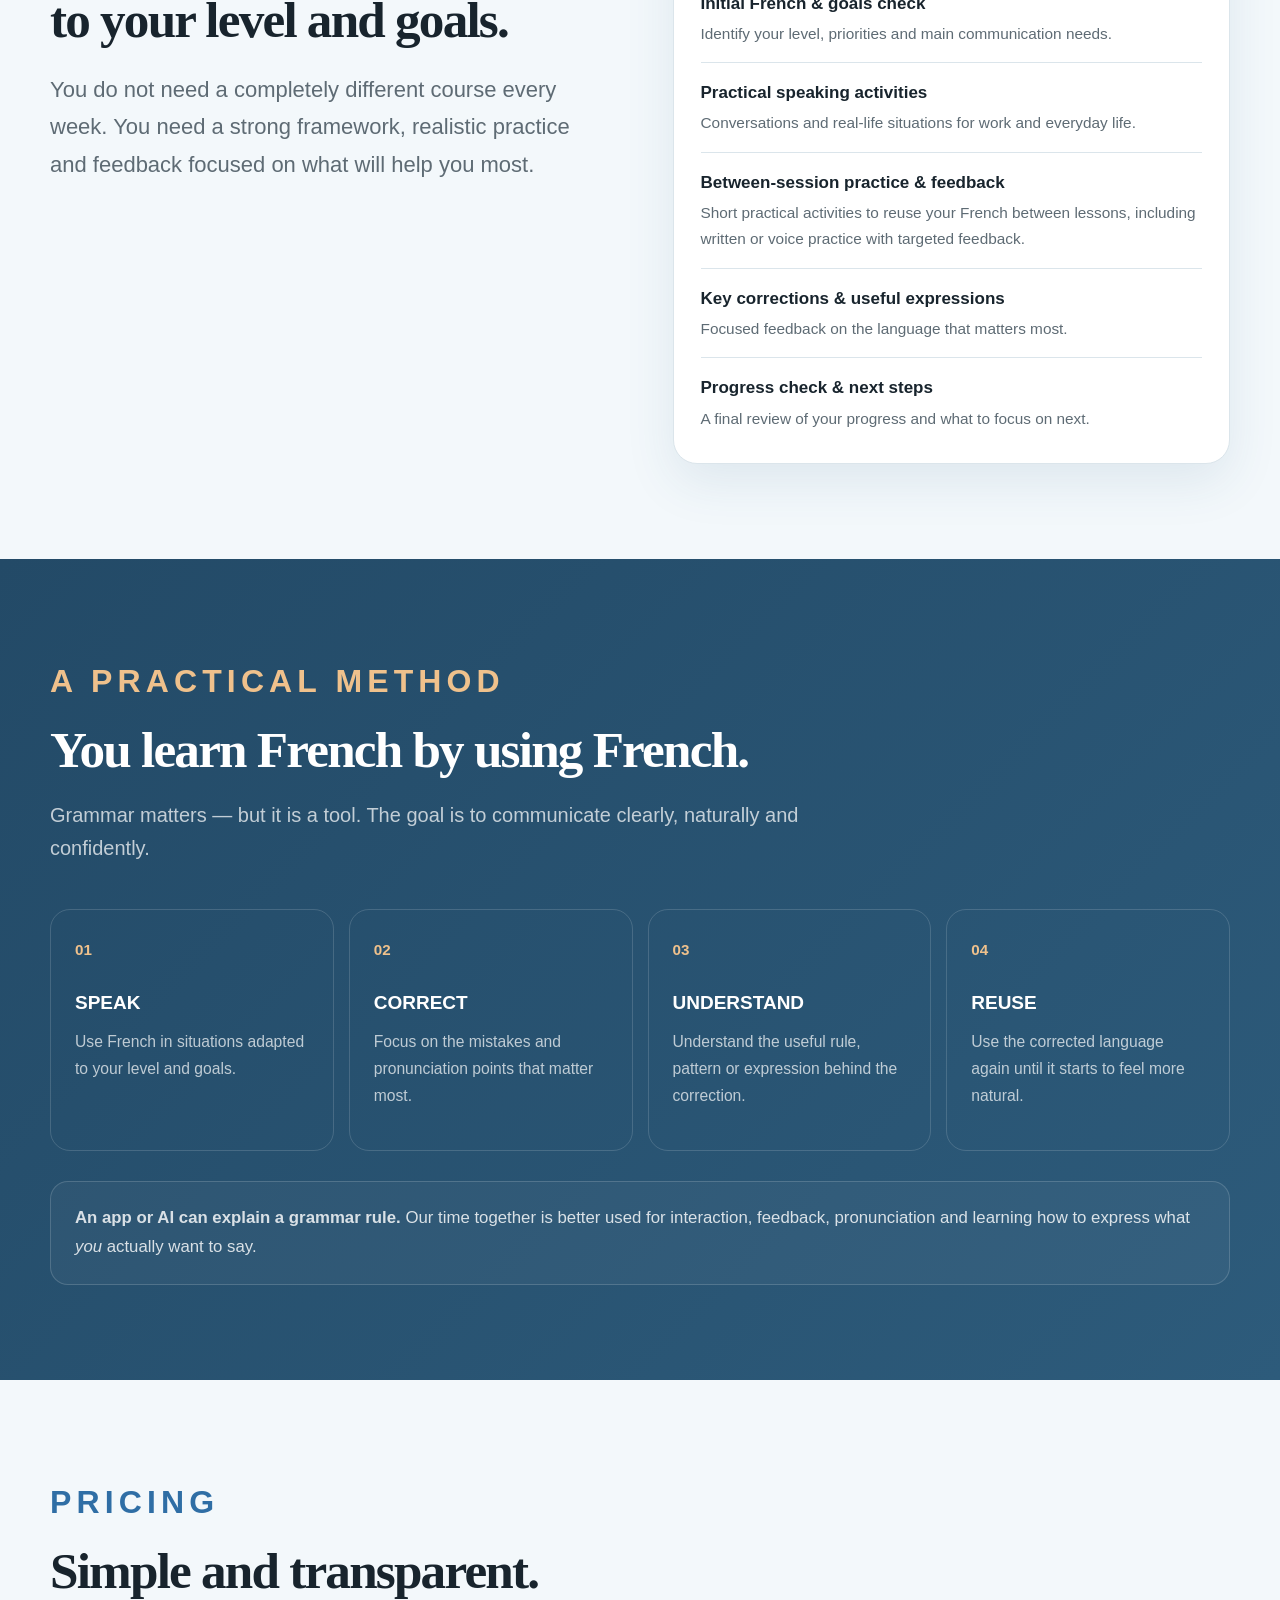
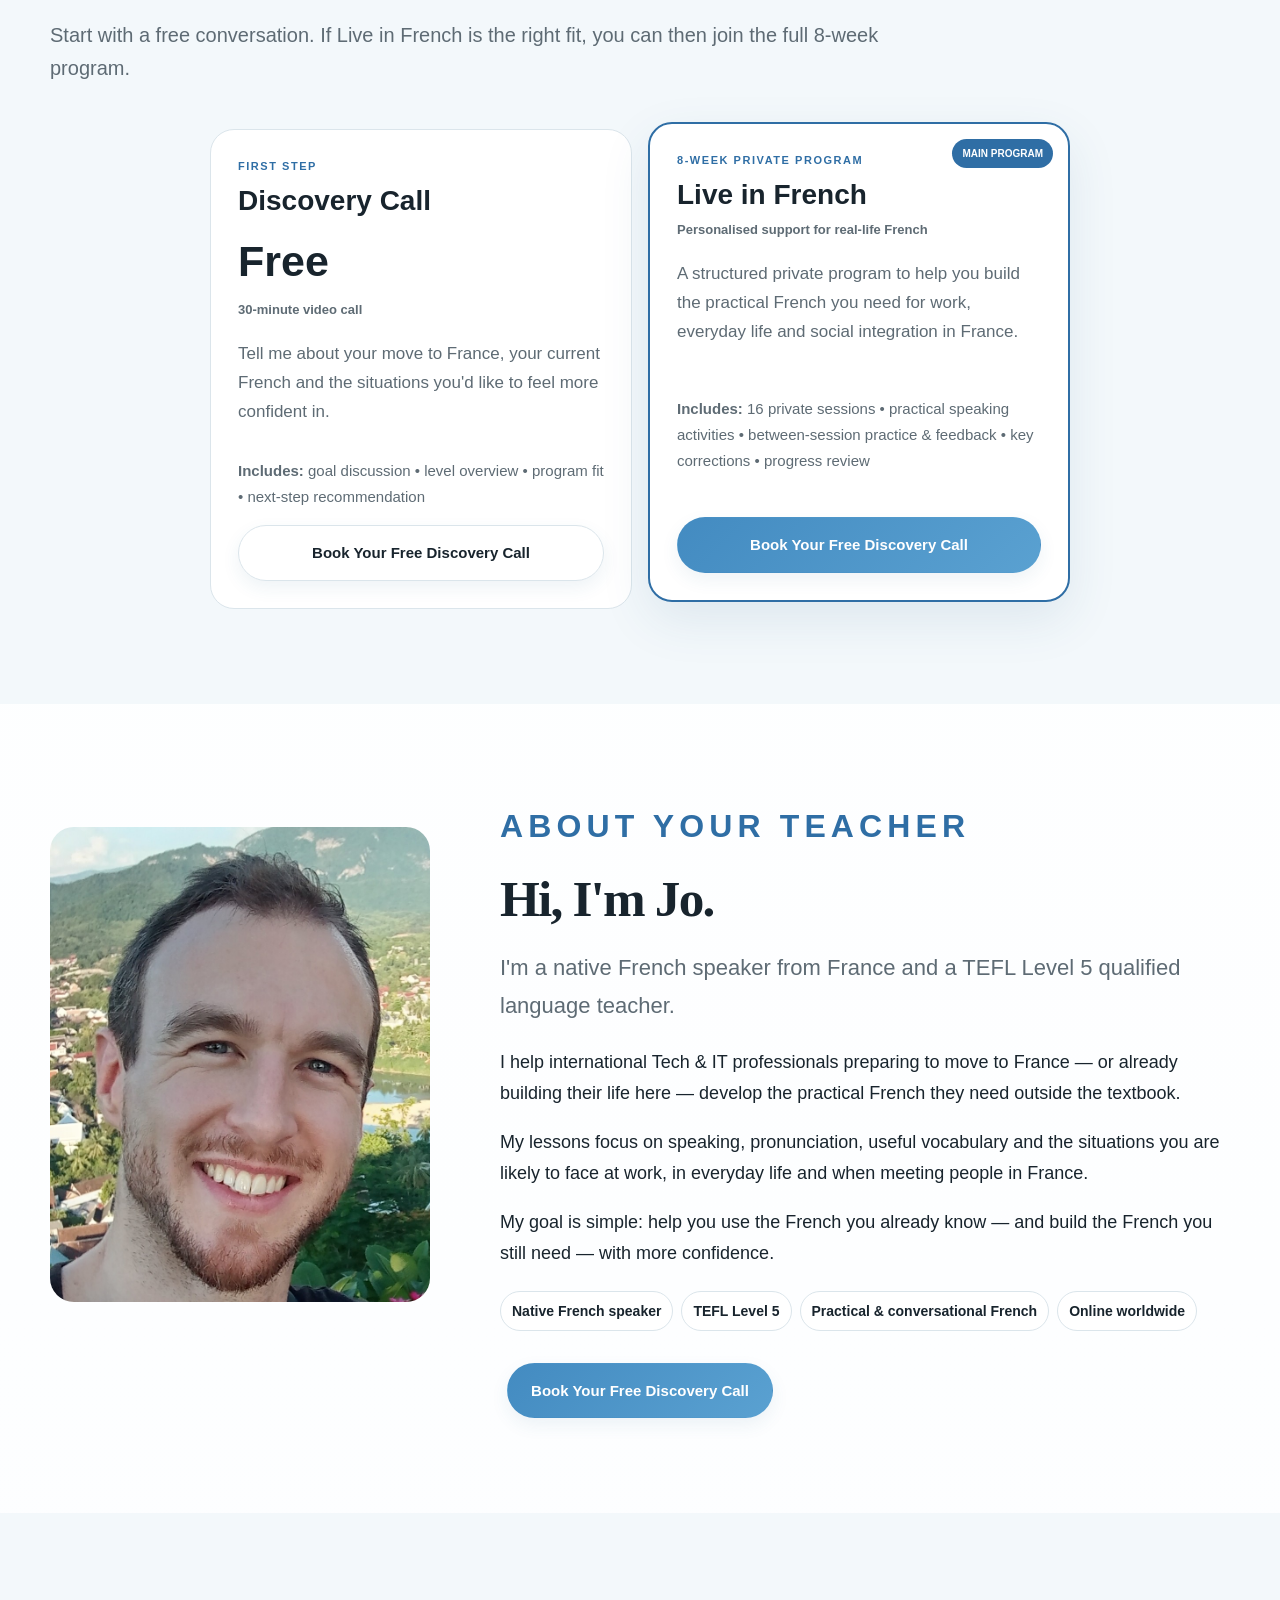
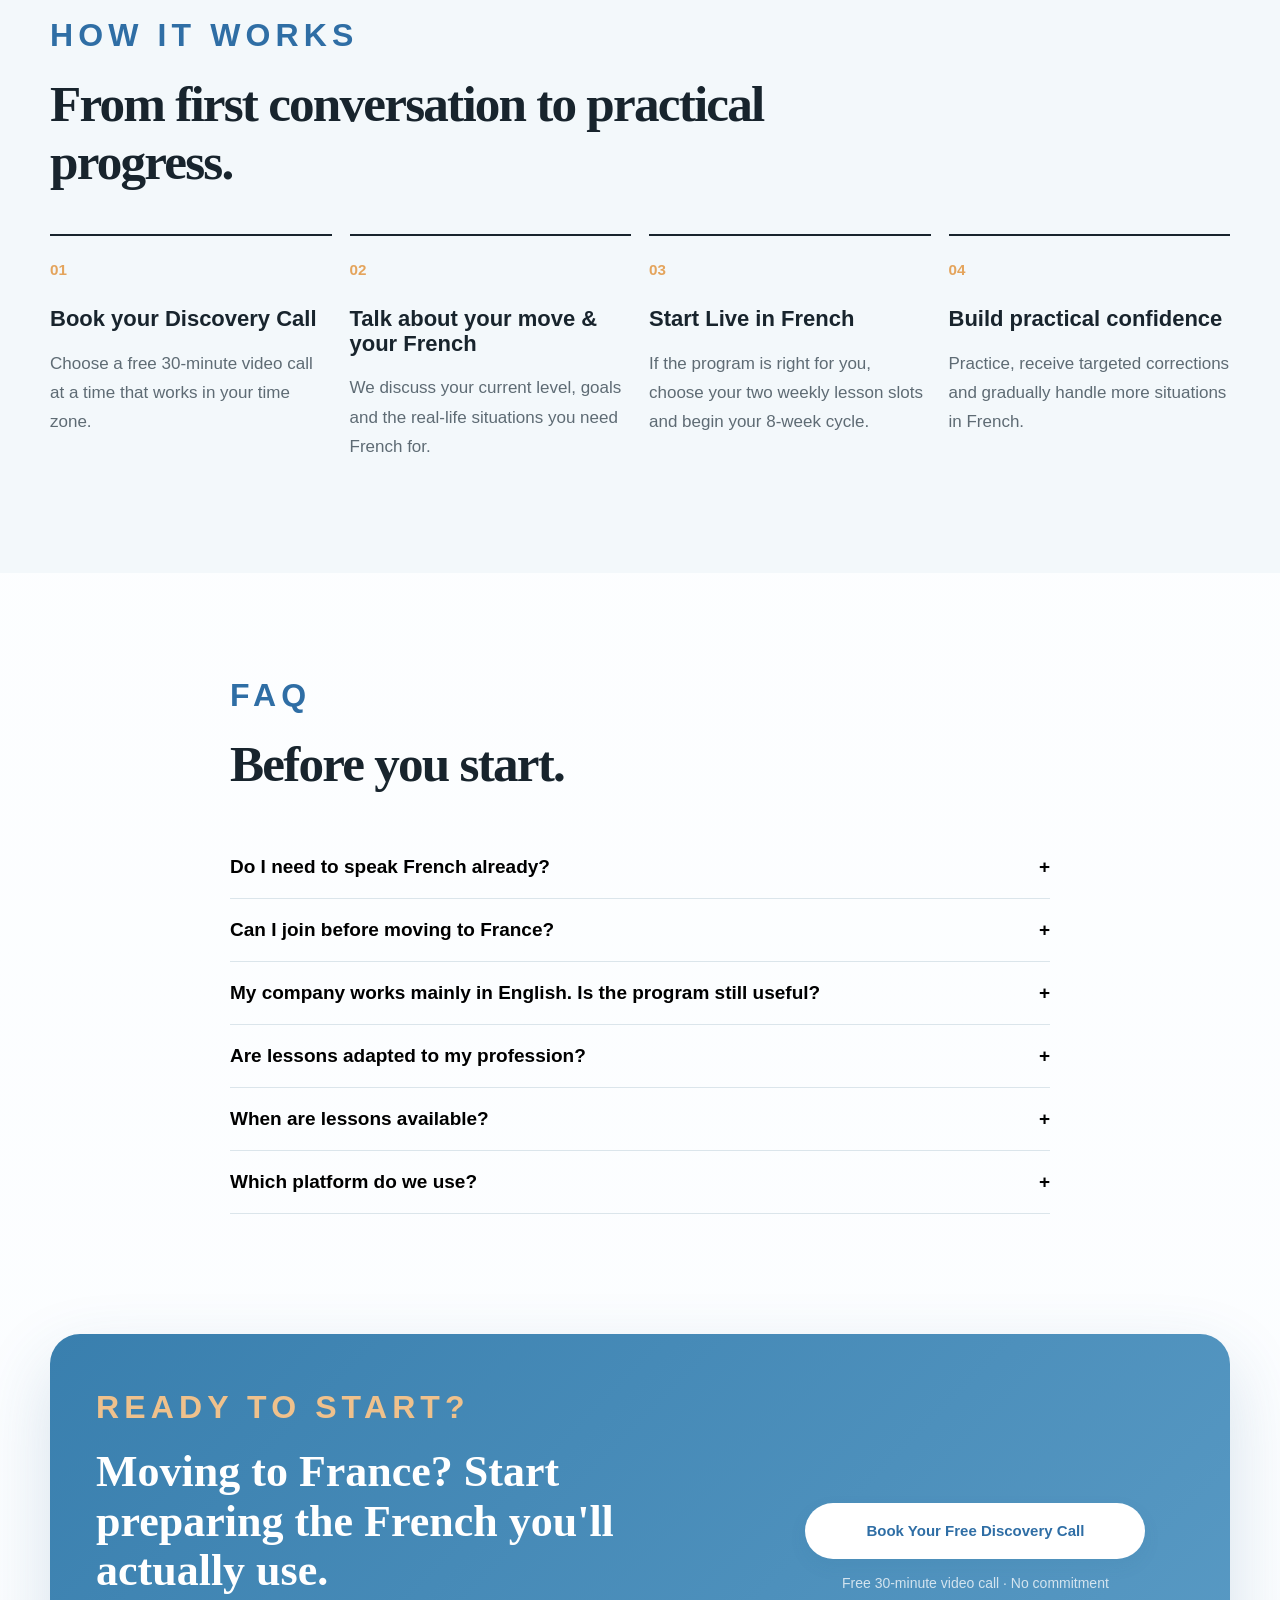
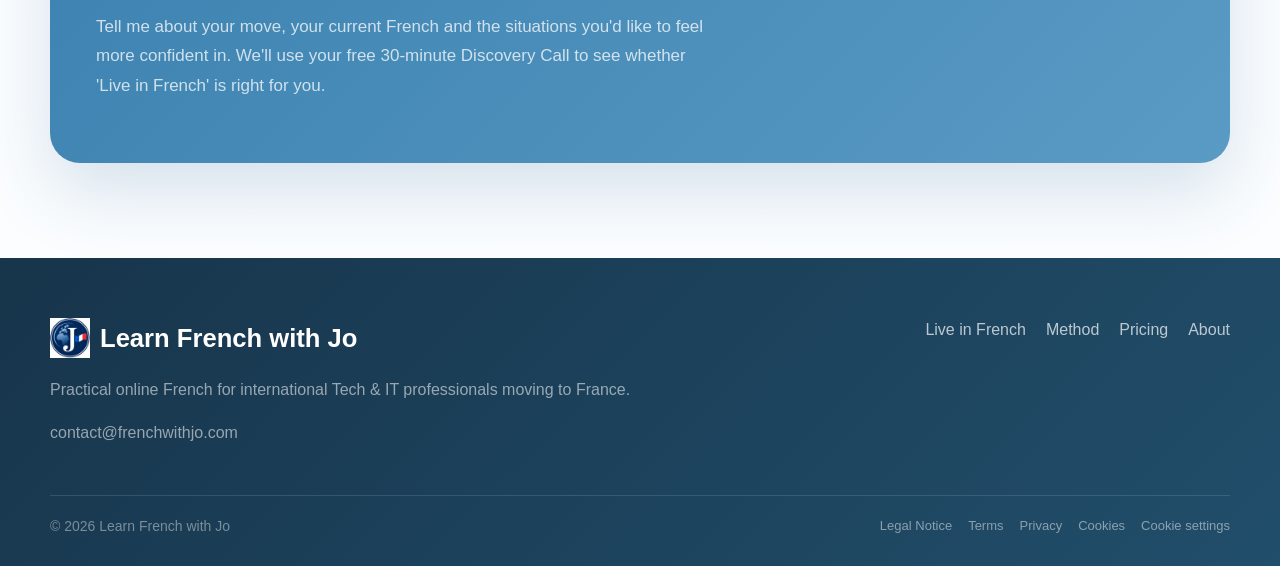
==== commit b3db6980: "Add GA4 with cookie consent" ====
--- a/index.html
+++ b/index.html
@@ -419,11 +419,13 @@
         <a href="terms.html">Terms</a>
         <a href="privacy.html">Privacy</a>
         <a href="cookies.html">Cookies</a>
+        <a href="#" data-cookie-settings>Cookie settings</a>
       </div>
     </div>
   </div>
 </footer>
 
-<script src="script.js"></script>
+<script src="/script.js"></script>
+<script src="/analytics.js" defer></script>
 </body>
 </html>
